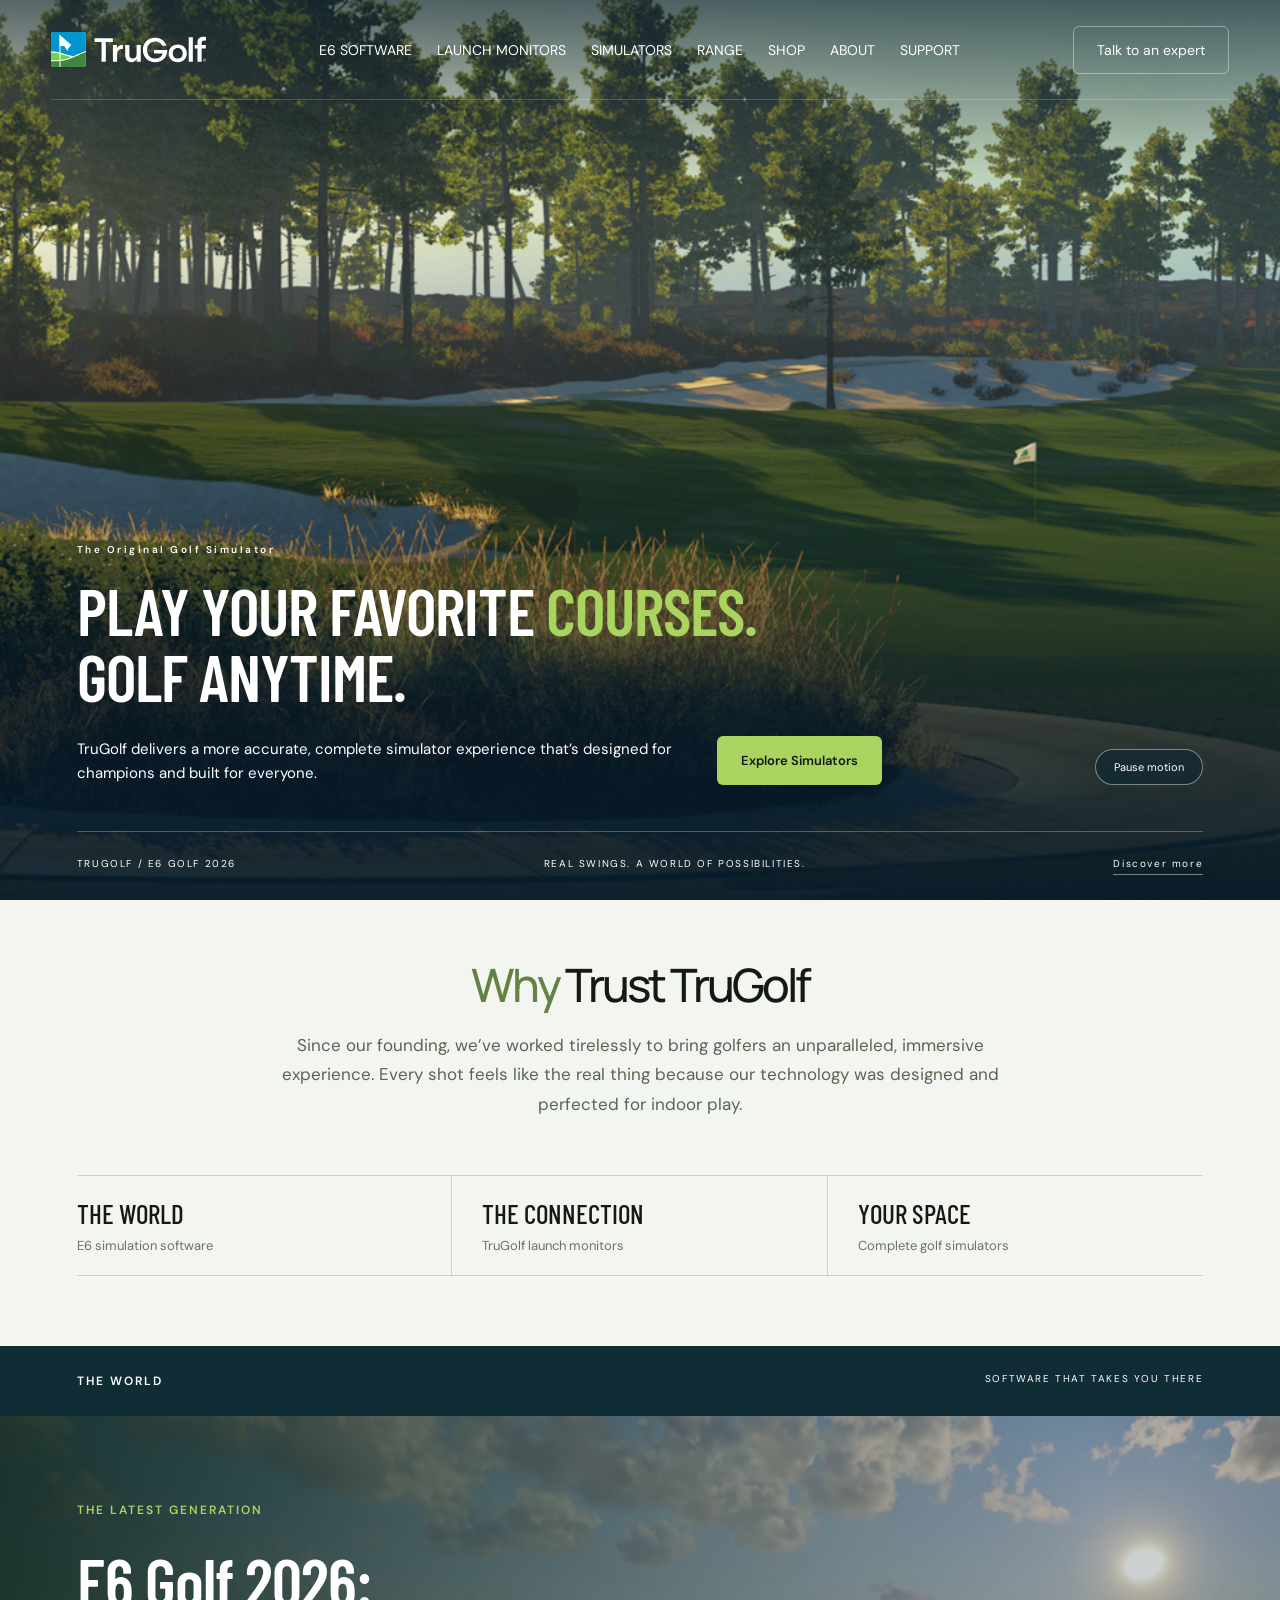
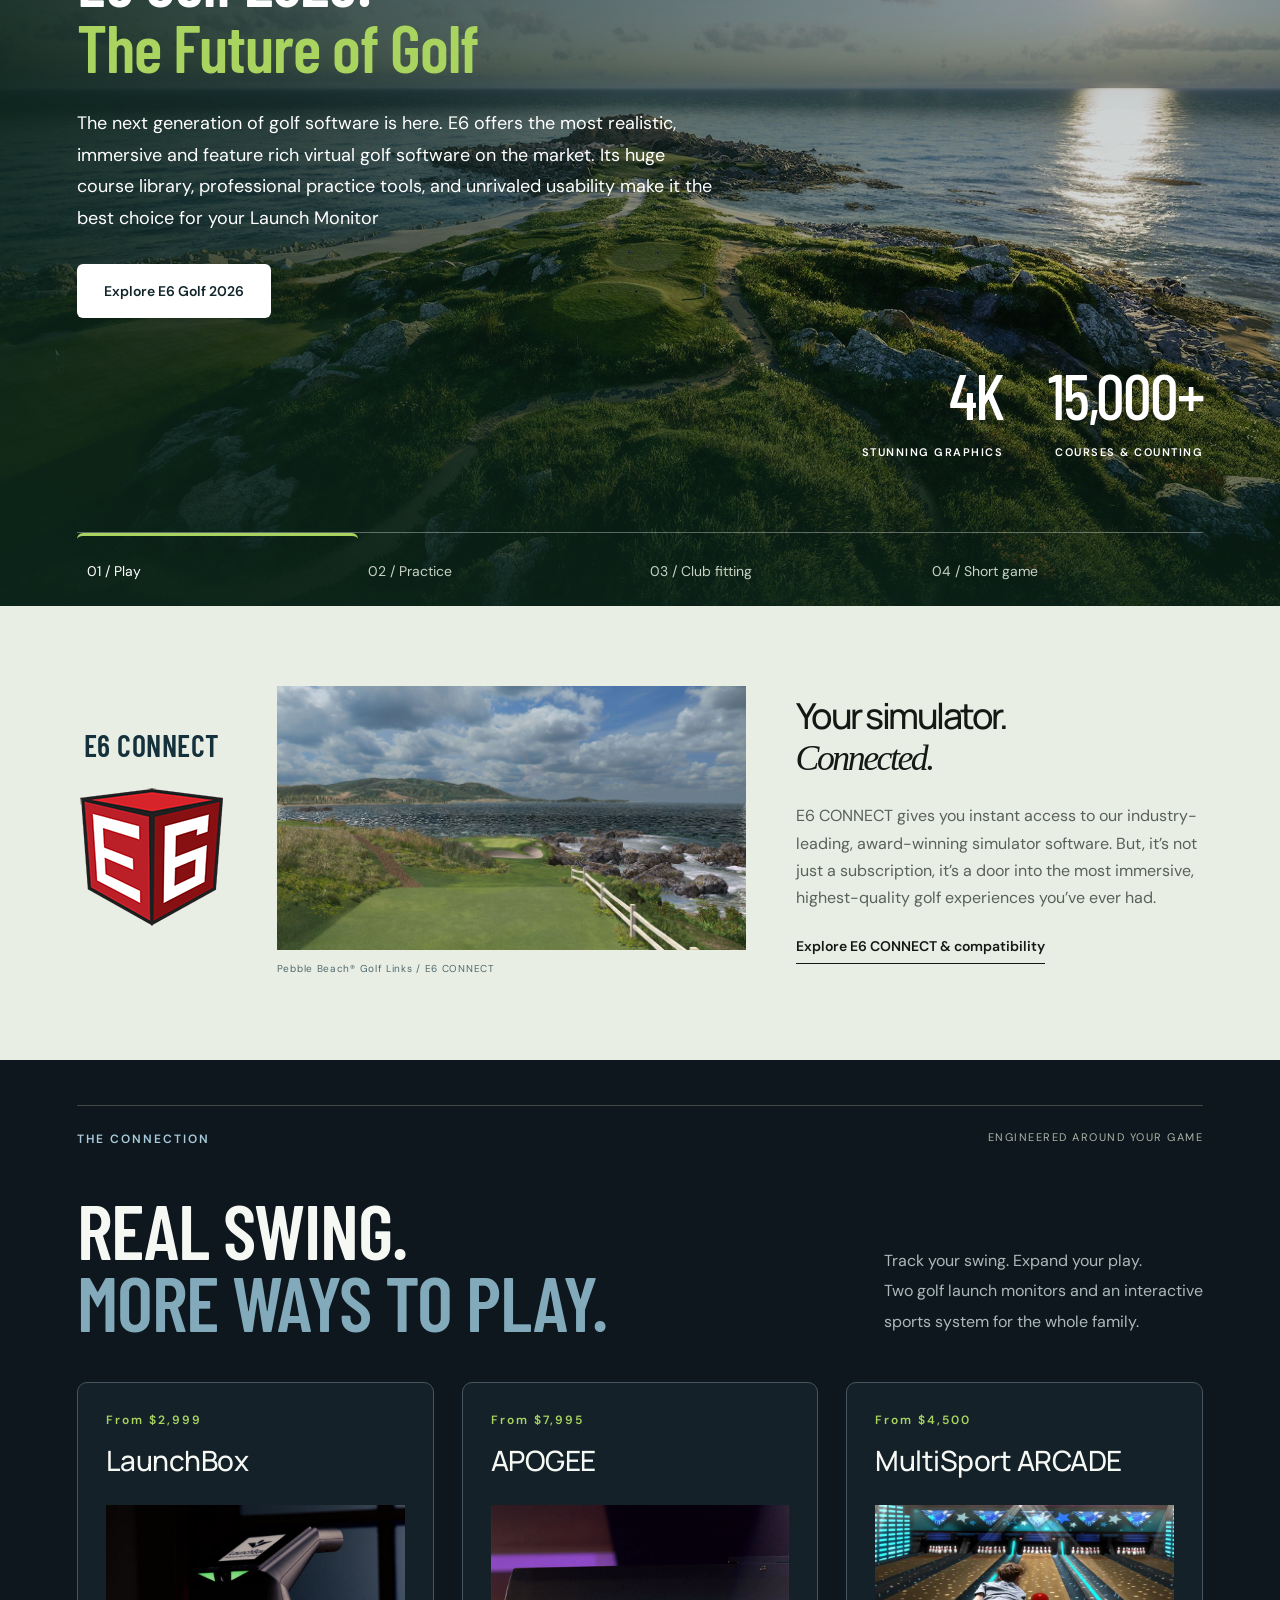
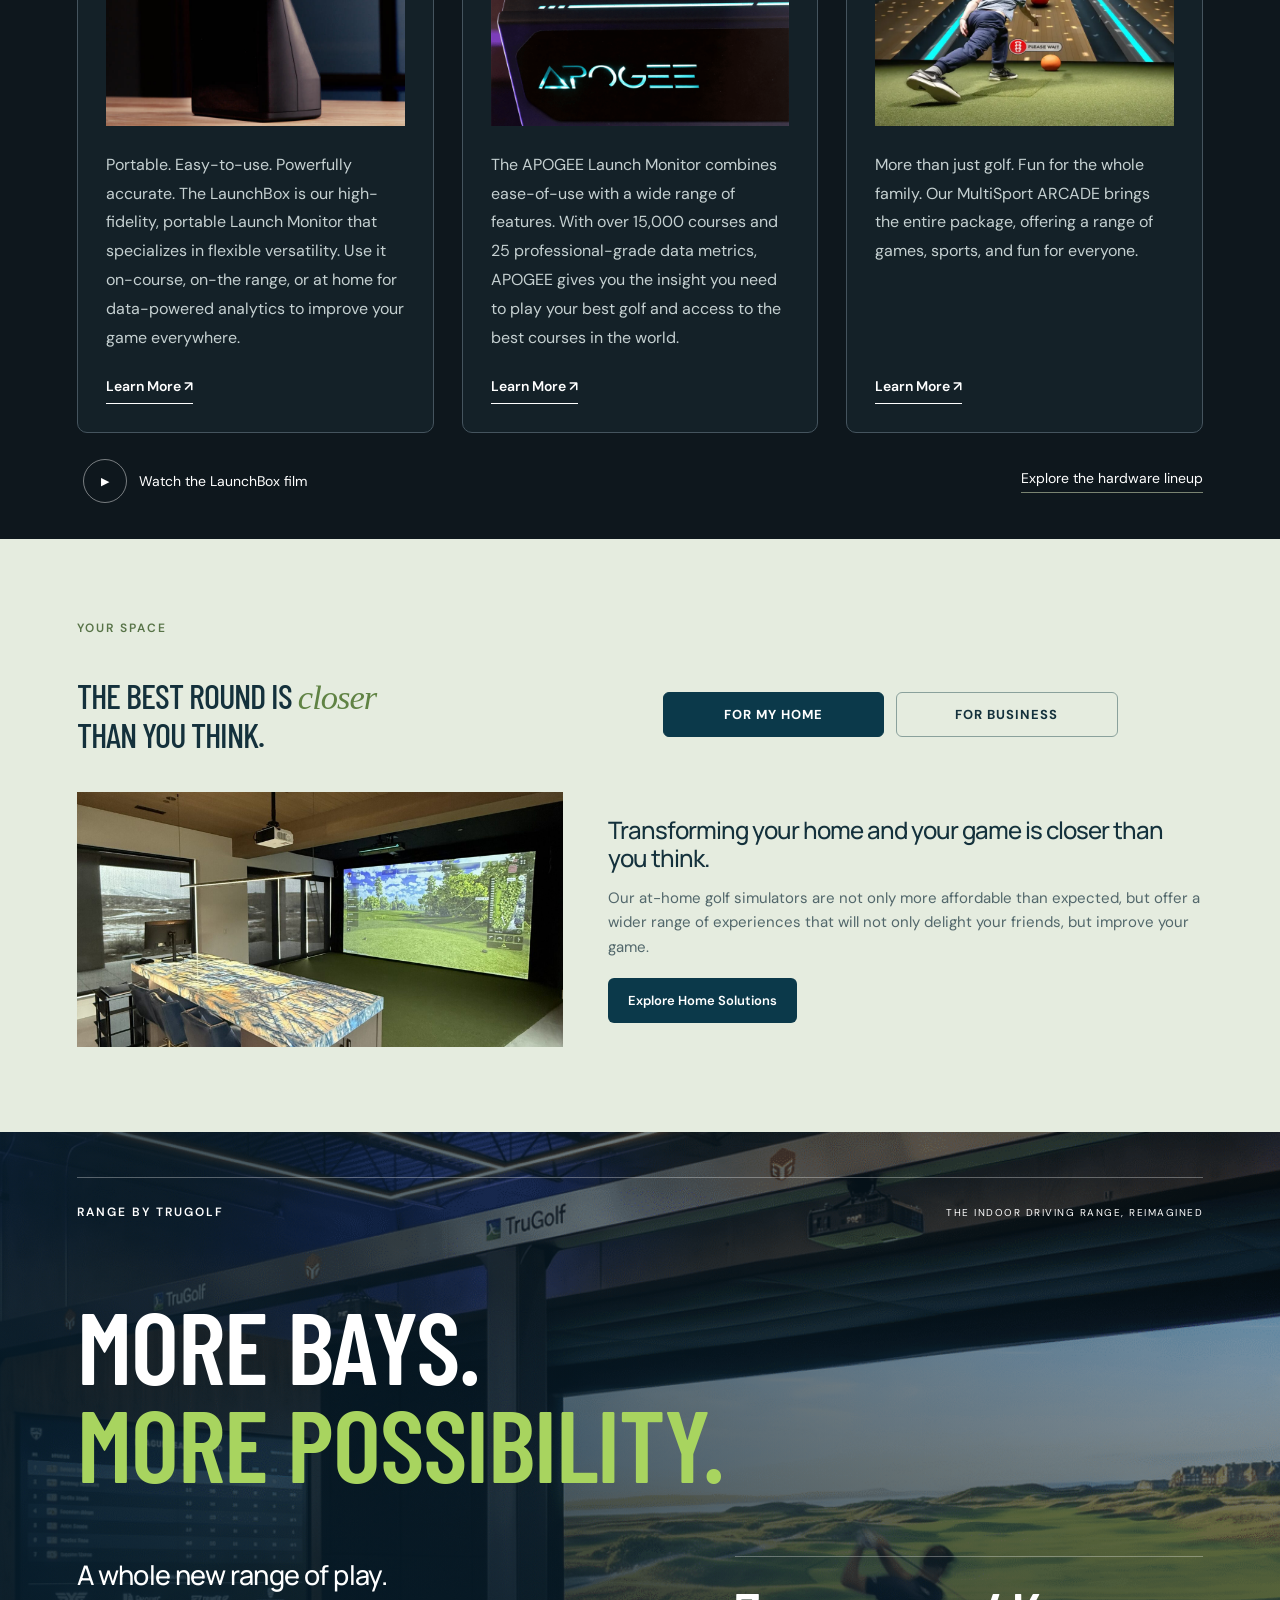
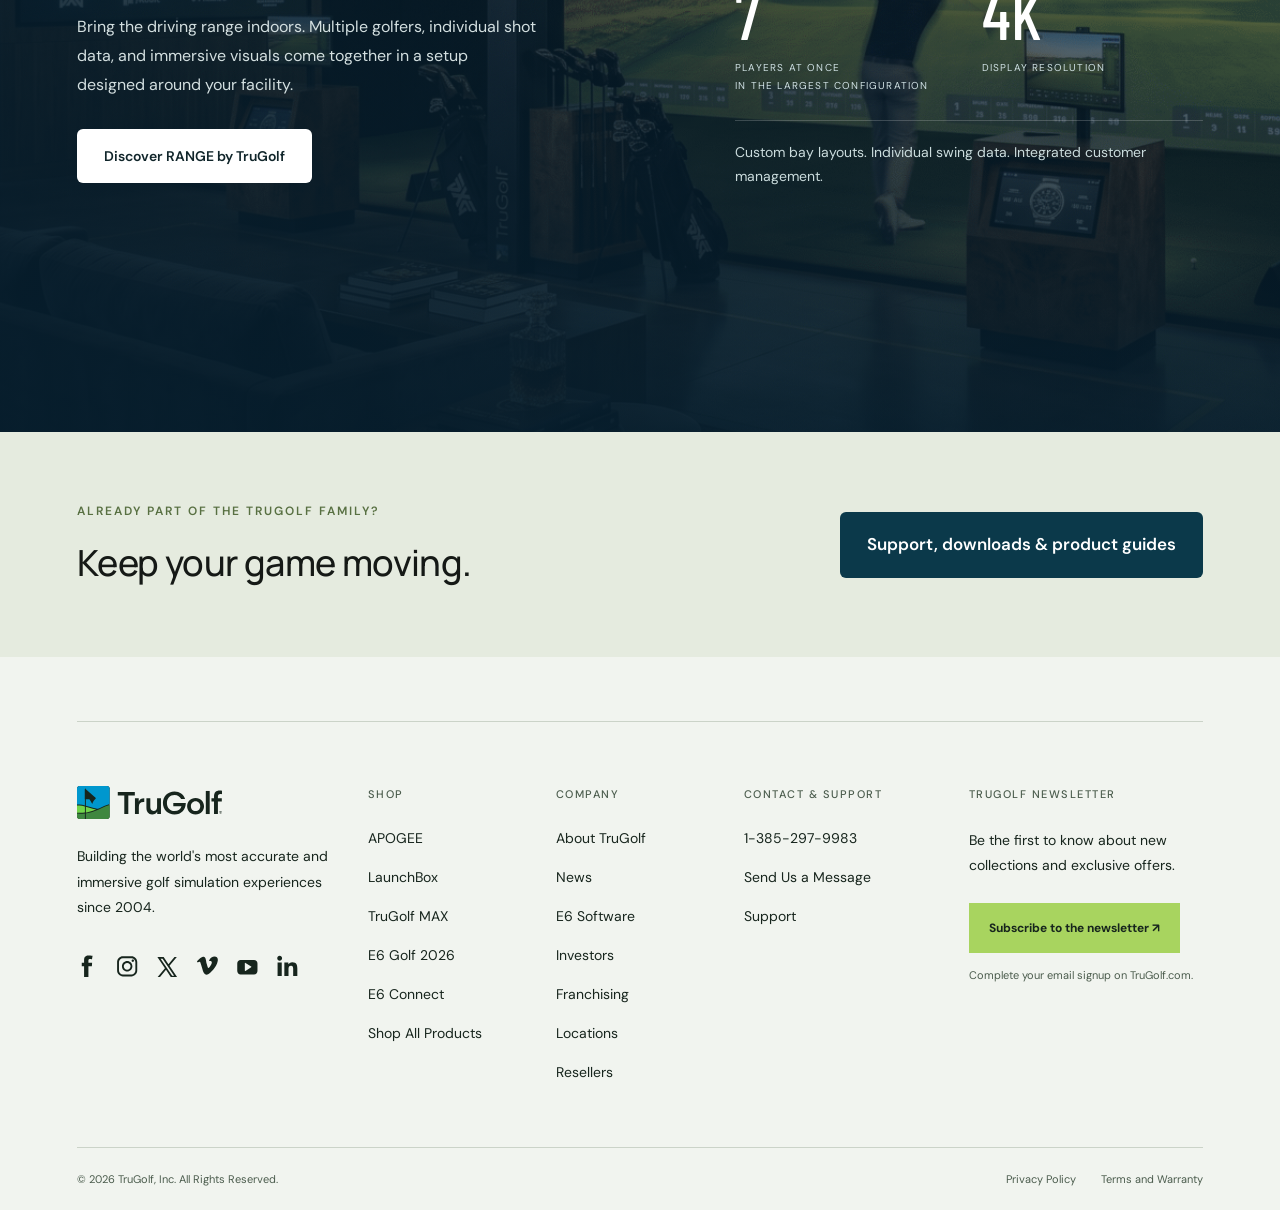
==== index.html @ faad58f0 "Add About page and refresh site navigation and footer" ====
<!DOCTYPE html><html lang="en"><head><meta charset="UTF-8"><meta name="viewport" content="width=device-width,initial-scale=1"><title>TruGolf — Play your favorite courses. Golf anytime.</title><meta name="description" content="Discover E6 Golf 2026, E6 CONNECT, TruGolf launch monitors and simulator spaces."><link rel="icon" href="assets/logo.svg"><link rel="stylesheet" href="style.css"><link rel="stylesheet" href="premium.css?v=20261005-meet-e6-closing"><link rel="stylesheet" href="ui-corners.css?v=soft-corners"><link rel="stylesheet" href="footer-about.css"></head><body class="premium-home">
<header class="nav"><a class="brand" href="index.html" aria-label="TruGolf home"><img src="assets/logo.svg" alt="TruGolf"></a><nav aria-label="Main navigation"><a href="software.html" >E6 Software</a><a href="launch-monitors.html" >Launch monitors</a><a href="simulators.html" >Simulators</a><a href="range.html" >RANGE</a><a href="https://shop.trugolf.com/" target="_blank" rel="noopener">Shop</a><a href="about.html">About</a><a href="support.html" >Support</a></nav><a class="nav-cta" href="https://trugolf.com/contact/" target="_blank" rel="noopener">Talk to an expert</a><button class="menu" aria-label="Open menu" aria-expanded="false">Menu</button></header>
<main><div class="hero-scroll"><section class="hero"><img class="hero-image" src="assets/e6.png" alt="A course rendered in E6"><video id="hero-video" class="hero-video" autoplay muted playsinline loop preload="auto" poster="assets/e6.png" aria-hidden="true"><source src="https://trugolf.com/wp-content/uploads/2026/08/e6_by_trugolf_v1-1080p.mp4" type="video/mp4"></video><div class="hero-shade"></div><div class="hero-content"><p class="eyebrow">The Original Golf Simulator</p><h1>Play your favorite <span>courses.</span><br>Golf anytime.</h1><div class="hero-description"><p>TruGolf delivers a more accurate, complete simulator experience that’s designed for champions and built for everyone.</p><a class="button green" href="simulators.html">Explore Simulators</a></div></div><button id="video-toggle" class="video-toggle">Pause motion</button><div class="hero-bottom"><span>TRUGOLF / E6 GOLF 2026</span><span>REAL SWINGS. A WORLD OF POSSIBILITIES.</span><a href="#intro">Discover more</a></div></section></div>
<section class="intro wrap trust-intro" id="intro"><h2><span>Why</span> Trust TruGolf</h2><p>Since our founding, we’ve worked tirelessly to bring golfers an unparalleled, immersive experience. Every shot feels like the real thing because our technology was designed and perfected for indoor play.</p></section>
<div class="system-strip"><a href="#software"><strong>THE WORLD</strong><small>E6 simulation software</small></a><a href="launch-monitors.html"><strong>THE CONNECTION</strong><small>TruGolf launch monitors</small></a><a href="#spaces"><strong>YOUR SPACE</strong><small>Complete golf simulators</small></a></div>
<section class="software" id="software"><div class="software-top wrap"><p class="eyebrow">THE WORLD</p><p class="section-meta">SOFTWARE THAT TAKES YOU THERE</p></div><div class="software-stage"><img id="feature-image" src="assets/e6-lofoten.webp" alt="Lofoten Links — official E6 course imagery"><div class="stage-shade"></div><div class="software-stage-copy"><p class="eyebrow">THE LATEST GENERATION</p><h2>E6 Golf 2026:<br><span>The Future of Golf</span></h2><p id="feature-description">The next generation of golf software is here. E6 offers the most realistic, immersive and feature rich virtual golf software on the market. Its huge course library, professional practice tools, and unrivaled usability make it the best choice for your Launch Monitor</p><a class="button white" href="e6-golf-2026.html">Explore E6 Golf 2026</a></div><div class="software-stat"><div><strong>4K</strong><span>STUNNING GRAPHICS</span></div><div><strong>15,000+</strong><span>COURSES & COUNTING</span></div></div><div class="feature-controls" role="tablist" aria-label="Explore E6 Golf 2026"><button role="tab" aria-selected="true" data-feature="courses" aria-controls="feature-panel">01 / Play</button><button role="tab" aria-selected="false" data-feature="range" aria-controls="feature-panel">02 / Practice</button><button role="tab" aria-selected="false" data-feature="fitting" aria-controls="feature-panel">03 / Club fitting</button><button role="tab" aria-selected="false" data-feature="shortgame" aria-controls="feature-panel">04 / Short game</button></div><div id="feature-panel" class="sr-only" role="tabpanel">Explore 15,000+ courses and stunning 4K graphics in E6 Golf 2026.</div></div><div class="connect-showcase connect-with-course wrap" id="home-e6-connect"><div class="connect-wordmark"><h3 class="connect-logo-title">E6 CONNECT</h3><img class="connect-official-logo" src="assets/e6-connect-logo.png" alt="E6 CONNECT" width="150" height="150" loading="lazy"></div><figure class="connect-course-photo"><img src="assets/connect-pebble-beach.jpg" alt="Pebble Beach Golf Links seventh hole beside the ocean, rendered in E6 CONNECT" width="1920" height="1080" loading="lazy"><figcaption>Pebble Beach® Golf Links / E6 CONNECT</figcaption></figure><div class="connect-copy"><h2>Your simulator.<br><em>Connected.</em></h2><p>E6 CONNECT gives you instant access to our industry-leading, award-winning simulator software. But, it’s not just a subscription, it’s a door into the most immersive, highest-quality golf experiences you’ve ever had.</p><a class="text-link" href="e6-connect.html">Explore E6 CONNECT & compatibility</a></div></div></section>
<section class="hardware" id="hardware"><div class="wrap"><div class="section-heading"><p class="eyebrow">THE CONNECTION</p><span>ENGINEERED AROUND YOUR GAME</span></div><div class="hardware-heading"><h2>REAL SWING.<br><span>MORE WAYS TO PLAY.</span></h2><p>Track your swing. Expand your play.<br>Two golf launch monitors and an interactive<br>sports system for the whole family.</p></div></div><div class="product-grid official-hardware-cards"><article class="product"><header class="home-product-heading"><p class="eyebrow">From $2,999</p><h3>LaunchBox</h3></header><div class="product-image"><img src="assets/launchbox-home.jpg" alt="LaunchBox — official TruGolf product photograph" loading="lazy"></div><div class="product-info"><div><p>Portable. Easy-to-use. Powerfully accurate. The LaunchBox is our high-fidelity, portable Launch Monitor that specializes in flexible versatility. Use it on-course, on-the range, or at home for data-powered analytics to improve your game everywhere.</p><a class="text-link home-product-link" href="launch-monitors.html#launchbox">Learn More ↗</a></div></div></article><article class="product"><header class="home-product-heading"><p class="eyebrow">From $7,995</p><h3>APOGEE</h3></header><div class="product-image"><img src="assets/apogee.png" alt="APOGEE — official TruGolf product photograph" loading="lazy"></div><div class="product-info"><div><p>The APOGEE Launch Monitor combines ease-of-use with a wide range of features. With over 15,000 courses and 25 professional-grade data metrics, APOGEE  gives you the insight you need to play your best golf and access to the best courses in the world.</p><a class="text-link home-product-link" href="launch-monitors.html#apogee">Learn More ↗</a></div></div></article><article class="product" id="arcade"><header class="home-product-heading"><p class="eyebrow">From $4,500</p><h3>MultiSport ARCADE</h3></header><div class="product-image"><img src="assets/arcade.webp" alt="MultiSport ARCADE — official TruGolf product photograph" loading="lazy"></div><div class="product-info"><div><p>More than just golf. Fun for the whole family. Our MultiSport ARCADE brings the entire package, offering a range of games, sports, and fun for everyone.</p><a class="text-link home-product-link" href="multisport-arcade.html">Learn More ↗</a></div></div></article></div><div class="hardware-foot wrap"><button class="film" id="watch"><span class="play">▶</span> Watch the LaunchBox film</button><a href="launch-monitors.html">Explore the hardware lineup</a></div></section>
<section class="spaces live-solutions" id="spaces"><div class="space-content"><p class="eyebrow">YOUR SPACE</p><h2>THE BEST ROUND IS <em>closer</em><br>THAN YOU THINK.</h2><div class="space-details"><div class="tabs" role="tablist" aria-label="Simulator use"><button id="home-tab" role="tab" aria-selected="true" aria-controls="space-panel">For My Home</button><button id="business-tab" role="tab" aria-selected="false" aria-controls="space-panel">For Business</button></div><div class="space-solution-layout"><div class="space-photo"><img src="assets/home-simulator-room.jpg" alt="A custom TruGolf simulator installed in a home" loading="lazy" width="1600" height="840"></div><div id="space-panel" role="tabpanel" aria-labelledby="home-tab"><h3>Transforming your home and your game is closer than you think.</h3><p id="space-text">Our at-home golf simulators are not only more affordable than expected, but offer a wider range of experiences that will not only delight your friends, but improve your game.</p><a class="button white" id="space-link" href="for-my-home.html" target="_blank" rel="noopener">Explore Home Solutions</a></div></div></div></div></section>
<section class="range-showcase" id="range"><div class="range-backdrop"><img src="assets/range-facility.png" alt="TruGolf RANGE indoor driving range with multiple hitting bays" loading="lazy"></div><div class="range-shade"></div><div class="range-content wrap"><div class="range-top"><p class="eyebrow">RANGE BY TRUGOLF</p><span>THE INDOOR DRIVING RANGE, REIMAGINED</span></div><h2>MORE BAYS.<br><span>MORE POSSIBILITY.</span></h2><div class="range-bottom"><div class="range-description"><h3>A whole new range of play.</h3><p>Bring the driving range indoors. Multiple golfers, individual shot data, and immersive visuals come together in a setup designed around your facility.</p><a class="button white" href="range.html">Discover RANGE by TruGolf</a></div><div class="range-facts"><div><strong>7</strong><span>PLAYERS AT ONCE<br>IN THE LARGEST CONFIGURATION</span></div><div><strong>4K</strong><span>DISPLAY RESOLUTION</span></div><p>Custom bay layouts. Individual swing data. Integrated customer management.</p></div></div></div></section>
<section class="support-ribbon wrap"><div><p class="eyebrow dark">ALREADY PART OF THE TRUGOLF FAMILY?</p><h3>Keep your game moving.</h3></div><a href="support.html">Support, downloads & product guides</a></section></main>
<footer class="site-footer wrap"><div class="site-footer-grid"><div class="footer-brand"><a class="brand" href="index.html"><img src="assets/logo-dark.svg" alt="TruGolf"></a><p>Building the world's most accurate and immersive golf simulation experiences since 2004.</p><ul class="footer-social-links">
                                                    <li><a href="https://www.facebook.com/TruGolfSimulators/" target="_blank" rel="noopener"><span aria-hidden="true"><svg aria-labelledby="facebook-logo" xmlns="http://www.w3.org/2000/svg" width="12" height="22" viewBox="0 0 12 22" fill="none">
    <title id="facebook-logo">Facebook</title>
    <path fill-rule="evenodd" clip-rule="evenodd" d="M0.265137 7.84449H2.57998V5.58343C2.57998 4.58547 2.60486 3.04725 3.32525 2.09431C4.08484 1.08571 5.12686 0.400391 6.91976 0.400391C9.84052 0.400391 11.0704 0.818711 11.0704 0.818711L10.4912 4.2672C10.4912 4.2672 9.52699 3.98581 8.6268 3.98581C7.726 3.98581 6.91976 4.31034 6.91976 5.21514V7.84449H10.6119L10.3544 11.2123H6.91976V22.9109H2.57998V11.2123H0.265137V7.84449Z" fill="white"/>
</svg>
</span><span class="sr-only">facebook</span></a></li>
                                                    <li><a href="https://www.instagram.com/trugolfsim/?hl=en" target="_blank" rel="noopener"><span aria-hidden="true"><svg aria-labelledby="instagram-logo" xmlns="http://www.w3.org/2000/svg" width="24" height="24" viewBox="0 0 24 23" fill="none">
    <title id="instagram-logo">Instagram</title>
    <path fill-rule="evenodd" clip-rule="evenodd" d="M5.64415 11.9004C5.64415 15.2031 8.32148 17.8804 11.6241 17.8804C14.9268 17.8804 17.6041 15.2031 17.6041 11.9004C17.6041 8.59773 14.9268 5.92039 11.6241 5.92039C8.32148 5.92039 5.64415 8.59773 5.64415 11.9004ZM15.5006 11.9004C15.5006 14.0413 13.7651 15.7769 11.6241 15.7769C9.48322 15.7769 7.74766 14.0413 7.74766 11.9004C7.74766 9.75947 9.48322 8.02391 11.6241 8.02391C13.7651 8.02391 15.5006 9.75947 15.5006 11.9004Z" fill="white"/>
    <path fill-rule="evenodd" clip-rule="evenodd" d="M6.72619 0.400391C3.07966 0.400391 0.124146 3.37182 0.124146 7.03759V16.7632C0.124146 20.4285 3.08013 23.4004 6.72619 23.4004H16.5221C20.1686 23.4004 23.1241 20.429 23.1241 16.7632V7.03759C23.1241 3.37229 20.1682 0.400391 16.5221 0.400391H6.72619ZM2.25378 16.7632V7.03759C2.25378 4.55421 4.25586 2.54135 6.72619 2.54135H16.5221C18.992 2.54135 20.9945 4.55468 20.9945 7.03759V16.7632C20.9945 19.2466 18.9924 21.2594 16.5221 21.2594H6.72619C4.25632 21.2594 2.25378 19.2461 2.25378 16.7632Z" fill="white"/>
    <path d="M19.4441 5.46039C19.4441 6.22254 18.8263 6.84039 18.0641 6.84039C17.302 6.84039 16.6841 6.22254 16.6841 5.46039C16.6841 4.69824 17.302 4.08039 18.0641 4.08039C18.8263 4.08039 19.4441 4.69824 19.4441 5.46039Z" fill="white"/>
</svg>
</span><span class="sr-only">instagram</span></a></li>
                                                    <li><a href="https://twitter.com/TruGolfSim" target="_blank" rel="noopener"><span aria-hidden="true"><svg aria-labelledby="x-logo" xmlns="http://www.w3.org/2000/svg" width="20" height="22" viewBox="0 0 20 18" fill="none">
    <title id="x-logo">X</title>
    <path fill-rule="evenodd" clip-rule="evenodd" d="M6.33525 0.400391H0.332792L7.5697 11.1969L0.265137 19.9004H2.51792L8.56988 12.689L13.4038 19.9004H19.4062L11.9072 8.71243L18.8828 0.400391H16.6301L10.9066 7.22034L6.33525 0.400391ZM14.422 18.2218L3.45097 2.13509H5.30329L16.2743 18.2218H14.422Z" fill="white"/>
</svg>
</span><span class="sr-only">x</span></a></li>
                                                    <li><a href="https://vimeo.com/trugolfsimulators" target="_blank" rel="noopener"><span aria-hidden="true"><svg aria-labelledby="vimeo-logo" xmlns="http://www.w3.org/2000/svg" width="21" height="19" viewBox="0 0 21 19" fill="none">
    <title id="vimeo-logo">Vimeo</title>
    <path d="M0.101951 4.69491C0.0359957 4.77622 0 4.87772 0 4.98241C0 5.08711 0.0359957 5.18861 0.101951 5.26992L0.467031 5.74452C0.536262 5.83699 0.638589 5.89908 0.752578 5.9178C0.866566 5.93651 0.983375 5.9104 1.07854 5.84492C1.62616 5.47984 2.65751 4.93222 3.07735 5.39769C3.66148 6.09134 5.89759 14.4608 6.64601 16.0033C7.30315 17.3541 9.10117 19.1429 11.0726 17.8287C13.044 16.5144 19.5424 10.9743 20.7381 4.3846C21.8424 -1.80351 13.8746 -0.972949 12.1405 3.95563C12.113 4.03645 12.1078 4.1232 12.1254 4.20673C12.1431 4.29025 12.183 4.36747 12.2409 4.43023C12.3014 4.48883 12.3762 4.53061 12.4578 4.55142C12.5395 4.57223 12.6251 4.57136 12.7063 4.54888C14.5317 3.97388 15.4444 5.78103 14.3492 7.79809C13.1536 10.0616 12.0036 11.5858 11.4194 11.5858C10.8353 11.5858 10.4155 10.0616 9.71267 7.36912C9.0099 4.67666 9.01902 -0.388821 6.14402 0.177053C3.85315 0.624275 0.950761 3.72745 0.101951 4.69491Z" fill="white"/>
</svg>
</span><span class="sr-only">vimeo</span></a></li>
                                                    <li><a href="https://www.youtube.com/user/trugolf" target="_blank" rel="noopener"><span aria-hidden="true"><svg aria-labelledby="youtube-logo" xmlns="http://www.w3.org/2000/svg" width="27" height="24" viewBox="0 0 27 16" fill="none">
    <title id="youtube-logo">YouTube</title>
    <path d="M22.0508 0.400391H4.58743C3.46062 0.41717 2.38468 0.872255 1.58782 1.66911C0.790956 2.46597 0.335871 3.54192 0.319092 4.66872L0.319092 14.5487C0.335871 15.6755 0.790956 16.7515 1.58782 17.5483C2.38468 18.3452 3.46062 18.8003 4.58743 18.8171H22.0508C23.1776 18.8003 24.2535 18.3452 25.0504 17.5483C25.8472 16.7515 26.3023 15.6755 26.3191 14.5487V4.66872C26.3023 3.54192 25.8472 2.46597 25.0504 1.66911C24.2535 0.872255 23.1776 0.41717 22.0508 0.400391ZM18.2374 9.60872L10.9033 14.3321C10.8175 14.3915 10.715 14.4219 10.6108 14.4187C10.52 14.4192 10.4306 14.3968 10.3508 14.3537C10.266 14.3061 10.1954 14.2369 10.1459 14.1532C10.0965 14.0695 10.07 13.9743 10.0691 13.8771V4.49539C10.07 4.39818 10.0965 4.30292 10.1459 4.21923C10.1954 4.13554 10.266 4.06637 10.3508 4.01872C10.434 3.96801 10.5296 3.94118 10.627 3.94118C10.7245 3.94118 10.82 3.96801 10.9033 4.01872L18.2374 8.70956C18.3134 8.75866 18.376 8.82603 18.4192 8.90551C18.4625 8.985 18.4852 9.07405 18.4852 9.16456C18.4852 9.25506 18.4625 9.34412 18.4192 9.4236C18.376 9.50308 18.3134 9.57045 18.2374 9.61956V9.60872Z" fill="white"/>
</svg>
</span><span class="sr-only">youtube</span></a></li>
                                                    <li><a href="https://www.linkedin.com/company/trugolf" target="_blank" rel="noopener"><span aria-hidden="true"><svg aria-labelledby="linkedin-logo" xmlns="http://www.w3.org/2000/svg" width="23" height="23" viewBox="0 0 23 23" fill="none">
    <title id="linkedin-logo">LinkedIn</title>
    <path d="M5.19017 22.4004H0.628935V7.71225H5.19017V22.4004ZM2.9068 5.70868C1.44846 5.70868 0.265137 4.50025 0.265137 3.04196C0.265137 2.34137 0.543454 1.66948 1.03886 1.17409C1.53427 0.678698 2.20619 0.400391 2.9068 0.400391C3.60742 0.400391 4.27933 0.678698 4.77474 1.17409C5.27015 1.66948 5.54847 2.34137 5.54847 3.04196C5.54847 4.50025 4.36514 5.70868 2.9068 5.70868ZM22.2612 22.4004H17.7102V15.2504C17.7102 13.5462 17.6756 11.3611 15.3388 11.3611C12.9674 11.3611 12.6036 13.2122 12.6036 15.1278V22.4004H8.04713V7.71225H12.4214V9.71582H12.485C13.094 8.5616 14.5814 7.34375 16.8003 7.34375C21.4165 7.34375 22.2651 10.3837 22.2651 14.3319V22.4004H22.2612Z" fill="white"/>
</svg>
</span><span class="sr-only">linkedin</span></a></li>
                                            </ul></div><div class="footer-column"><h2>Shop</h2><a href="https://shop.trugolf.com/products/apogee-by-trugolf" target="_blank" rel="noopener">APOGEE</a><a href="https://shop.trugolf.com/products/launchbox-by-trugolf" target="_blank" rel="noopener">LaunchBox</a><a href="https://shop.trugolf.com/products/trugolf-max" target="_blank" rel="noopener">TruGolf MAX</a><a href="https://shop.trugolf.com/pages/e6-by-trugolf" target="_blank" rel="noopener">E6 Golf 2026</a><a href="https://portal.e6golf.com/shop/connect/trugolf" target="_blank" rel="noopener">E6 Connect</a><a href="https://shop.trugolf.com/" target="_blank" rel="noopener">Shop All Products</a></div><div class="footer-column"><h2>Company</h2><a href="about.html">About TruGolf</a><a href="https://trugolf.com/news/" target="_blank" rel="noopener">News</a><a href="software.html">E6 Software</a><a href="https://ir.trugolf.com/" target="_blank" rel="noopener">Investors</a><a href="https://franchise.trugolflinks.com/" target="_blank" rel="noopener">Franchising</a><a href="https://trugolflinks.com/" target="_blank" rel="noopener">Locations</a><a href="https://trugolf.com/resellers/" target="_blank" rel="noopener">Resellers</a></div><div class="footer-column"><h2>Contact &amp; Support</h2><a href="tel:+13852979983">1-385-297-9983</a><a href="support.html#contact-us">Send Us a Message</a><a href="support.html">Support</a></div><div class="footer-newsletter"><h2>TruGolf Newsletter</h2><p>Be the first to know about new collections and exclusive offers.</p><a href="https://trugolf.com/#gform_wrapper_1" target="_blank" rel="noopener">Subscribe to the newsletter ↗</a><small>Complete your email signup on TruGolf.com.</small></div></div><div class="site-footer-bottom"><span>© 2026 TruGolf, Inc. All Rights Reserved.</span><div><a href="https://trugolf.com/privacy-policy/" target="_blank" rel="noopener">Privacy Policy</a><a href="https://trugolf.com/terms-and-warranty/" target="_blank" rel="noopener">Terms and Warranty</a></div></div></footer><dialog id="film-dialog"><button class="close" aria-label="Close video">✕</button><iframe title="LaunchBox overview" src="about:blank" allow="autoplay; encrypted-media; picture-in-picture" allowfullscreen></iframe></dialog><dialog id="product-dialog"><button class="close" aria-label="Close product details">✕</button><p class="eyebrow dark" id="detail-label"></p><h2 id="detail-title"></h2><p id="detail-copy"></p><a class="button black" id="detail-link" target="_blank" rel="noopener">View product details</a></dialog><script src="app.js?v=20261005-home-room-v2"></script><script src="hero.js"></script><script src="premium.js?v=20261005-e6-future-copy"></script></body></html>
---- style.css ----
@import url('https://fonts.googleapis.com/css2?family=DM+Sans:wght@400;500;600;700&family=Manrope:wght@400;500;600;700;800&display=swap');
:root{--green:#c5ef59;--ink:#151916;--paper:#f8f9f6;--line:#d8dcd5}*{box-sizing:border-box}html{scroll-behavior:smooth;scroll-padding-top:80px}body{margin:0;color:var(--ink);background:var(--paper);font-family:'DM Sans',Arial,sans-serif;font-size:16px}button,a{-webkit-tap-highlight-color:transparent}a{color:inherit;text-decoration:none}button{font:inherit;cursor:pointer}button:focus-visible,a:focus-visible{outline:3px solid #58a33d;outline-offset:5px}h1,h2,h3,p{margin:0}h1,h2,h3{font-family:'Manrope',Arial,sans-serif;font-weight:500}em{font-family:Georgia,'Times New Roman',serif;font-weight:400}img{max-width:100%;display:block}.wrap{padding-left:6%;padding-right:6%}.nav{height:90px;background:#fafbf8;display:flex;align-items:center;gap:40px;padding:0 4%;position:relative;z-index:10}.brand img{width:142px;height:auto}.nav nav{display:flex;gap:32px;margin:auto;font-size:14px}.nav nav a:hover{color:#588421}.nav-cta{font-size:14px;border:1px solid #202820;padding:13px 23px}.menu{display:none}.hero{position:relative;min-height:740px;height:calc(100svh - 90px);max-height:1050px;overflow:hidden;color:#fff;background:#253526}.hero-image{position:absolute;width:100%;height:100%;object-fit:cover;object-position:center;filter:brightness(.83)}.hero-shade{position:absolute;inset:0;background:linear-gradient(90deg,rgba(8,21,14,.64),transparent 80%),linear-gradient(0deg,rgba(8,21,14,.5),transparent 35%)}.hero-content{position:relative;padding:90px 6% 110px;max-width:1150px}.eyebrow{font-size:12px;font-weight:600;letter-spacing:2px;line-height:1.5}.hero .eyebrow{color:var(--green);margin-bottom:30px}.hero h1{font-size:clamp(72px,7.7vw,120px);letter-spacing:-6px;line-height:1.03}.hero h1 em{letter-spacing:-5px}.hero-copy{font-size:18px;line-height:1.65;margin-top:30px;color:#e4e9df}.hero-actions{display:flex;gap:28px;align-items:center;margin-top:35px}.button{padding:18px 25px;font-size:14px;font-weight:600;display:inline-flex;align-items:center;justify-content:center;border:0;transition:background .2s,transform .2s}.button:hover{transform:translateY(-3px)}.green{background:var(--green);color:var(--ink)}.green:hover{background:#d4ff72}.black{background:var(--ink);color:white}.film{border:0;background:transparent;color:white;display:flex;align-items:center;gap:12px;font-size:14px}.play{border:1px solid #ffffff70;border-radius:50%;width:44px;height:44px;display:grid;place-items:center;font-size:11px}.hero-bottom{position:absolute;bottom:0;left:6%;right:6%;border-top:1px solid #ffffff45;padding:22px 0;display:flex;justify-content:space-between;font-size:11px;letter-spacing:1.6px}.intro{display:grid;grid-template-columns:1fr 2fr;gap:40px;padding-top:110px;padding-bottom:115px}.dark{color:#587042}h2{font-size:clamp(40px,4vw,64px);line-height:1.13;letter-spacing:-2.5px}.intro p:last-child{max-width:620px;margin-top:28px;color:#5a615a;line-height:1.8}.section-heading{border-top:1px solid var(--line);padding-top:24px;display:flex;justify-content:space-between;font-size:11px;letter-spacing:1.5px}.software{padding-bottom:110px}.software-layout{display:grid;grid-template-columns:1fr 1.3fr;gap:65px;margin-top:60px;align-items:center}.e6-mark{display:inline-flex;align-items:center;font-family:'Manrope',Arial,sans-serif;font-weight:800;font-size:48px;letter-spacing:-4px;gap:14px;margin-bottom:30px}.e6-mark span{font-family:'DM Sans',sans-serif;font-size:10px;letter-spacing:2px;width:58px;line-height:1.6}.software-copy h2{font-size:45px}.software-copy>p{margin:25px 0;max-width:390px;color:#5a615a;line-height:1.7}.text-link{display:inline-block;border-bottom:1px solid;padding-bottom:8px;font-size:14px;font-weight:600}.software-facts{display:flex;gap:50px;border-top:1px solid var(--line);padding-top:26px;margin-top:35px}.software-facts strong{font-family:'Manrope',sans-serif;font-size:31px;font-weight:500;display:block}.software-facts span{color:#5a615a;font-size:13px;display:block;margin-top:5px}.course-frame{position:relative;height:540px;background:#2e492a;overflow:hidden}.course-frame img{height:100%;width:100%;object-fit:cover;object-position:57% center}.course-caption{position:absolute;bottom:0;left:0;right:0;padding:22px;color:white;background:linear-gradient(transparent,#102016b0);display:flex;justify-content:space-between;gap:20px;font-size:10px;letter-spacing:1px}.hardware{background:#171c19;color:#f6f8f4;padding:65px 0}.hardware .section-heading{border-color:#414940;color:#abb4a6}.hardware .eyebrow{color:var(--green)}.hardware-heading{display:flex;justify-content:space-between;align-items:end;margin:55px 0}.hardware-heading>p{line-height:1.8;color:#b3bcb2}.product-grid{display:grid;grid-template-columns:1fr 1fr;gap:28px}.product{background:#222923;padding:26px 30px 30px}.product-top{display:flex;justify-content:space-between;font-size:11px;letter-spacing:1.5px;color:#bfc8ba}.product-top span:last-child{color:var(--green)}.product-image{height:300px;display:flex;align-items:center;justify-content:center;margin:20px 0}.product-image img{max-height:100%;width:100%;object-fit:contain;mix-blend-mode:screen}.product-info{display:flex;gap:22px;border-top:1px solid #495046;padding-top:28px;align-items:center}.product-info h3{font-size:28px;letter-spacing:-.7px}.product-info p{color:#b6bfb3;font-size:15px;line-height:1.7;margin-top:14px;max-width:350px}.detail-button{background:none;border:1px solid #73806d;border-radius:50%;flex-shrink:0;width:46px;height:46px;font-size:28px;color:var(--green)}.detail-button:hover{background:#34412d}.hardware-foot{display:flex;justify-content:space-between;gap:20px;padding-top:35px;font-size:11px;letter-spacing:1.3px;color:#b5beb0}.hardware-foot a{font-size:14px;color:#fff;letter-spacing:0;border-bottom:1px solid #798371;padding-bottom:5px}.spaces{display:grid;grid-template-columns:1.05fr 1fr;min-height:690px}.space-photo img{width:100%;height:100%;object-fit:cover;object-position:65% center}.space-content{padding:85px 12%}.space-content h2{margin:25px 0 35px}.tabs{display:flex;border-bottom:1px solid var(--line);gap:30px;margin-bottom:30px}.tabs button{border:0;background:none;padding:0 0 14px;color:#6e766c;font-size:14px}.tabs button[aria-selected=true]{border-bottom:2px solid #1c241b;color:#1c241b}.space-content h3{font-size:21px;margin-bottom:15px}.space-content #space-text{line-height:1.8;color:#5a615a;min-height:116px;margin-bottom:27px}.closing{text-align:center;padding-top:100px;padding-bottom:100px;background:#e8ede2}.closing h2{font-size:clamp(48px,6vw,86px);margin:30px 0 35px}.closing .button{background:#1d2a1d;color:white}footer{background:#f8f9f6}.footer-top{padding:50px 0;display:flex;align-items:center;gap:40px}.footer-top p{color:#65705e}.footer-top>a:last-child{margin-left:auto;font-size:14px}.footer-bottom{display:flex;justify-content:space-between;border-top:1px solid var(--line);padding:24px 0;font-size:11px;color:#6b7367;letter-spacing:.7px}dialog{padding:50px;border:0;max-width:650px;width:calc(100% - 40px);background:var(--paper);color:var(--ink)}dialog::backdrop{background:#07110deb;backdrop-filter:blur(5px)}.close{position:absolute;right:15px;top:12px;border:0;background:none;font-size:22px}.close:hover{color:#578726}#product-dialog h2{font-size:42px;margin:20px 0}#detail-copy{line-height:1.8;margin-bottom:30px;color:#5a615a}#film-dialog{max-width:1100px;padding:45px 20px 20px}#film-dialog iframe{width:100%;aspect-ratio:16/9;border:0}@media(min-width:1700px){.wrap{padding-left:max(6%,calc((100vw - 1480px)/2));padding-right:max(6%,calc((100vw - 1480px)/2))}}@media(max-width:1000px){.nav{gap:20px}.nav nav{gap:20px}.hero{min-height:700px}.hero-content{padding-top:90px}.hero h1{font-size:90px}.software-layout{gap:35px}.software-copy h2{font-size:36px}.course-frame{height:480px}.product{padding:24px}.product-image{height:240px}.space-content{padding:65px 9%}.spaces{min-height:650px}.space-content #space-text{min-height:150px}}@media(max-width:700px){.nav{height:74px;justify-content:space-between;padding:0 6%}.brand img{width:119px}.nav-cta{display:none}.menu{display:block;border:0;border-bottom:1px solid;background:none;padding:8px 0;font-size:14px}.nav nav{display:none;position:absolute;top:74px;left:0;right:0;margin:0;background:var(--paper);padding:25px 6%;box-shadow:0 12px 18px #0002}.nav.open nav{display:flex;flex-direction:column;gap:25px}.hero{height:calc(100svh - 74px);min-height:690px;max-height:860px}.hero-content{padding-top:90px}.hero h1{font-size:clamp(58px,11vw,82px);letter-spacing:-3px}.hero h1 em{letter-spacing:-3px}.hero .eyebrow{font-size:10px;letter-spacing:1.5px}.hero-copy{font-size:16px;max-width:320px}.hero-copy br{display:none}.hero-actions{align-items:start;flex-direction:column;gap:22px}.hero-bottom{font-size:9px;line-height:1.8;padding:18px 0}.hero-bottom span:first-child{max-width:180px}.hero-bottom span:last-child{max-width:110px;text-align:right}.intro{grid-template-columns:1fr;gap:25px;padding-top:65px;padding-bottom:65px}h2{font-size:39px;letter-spacing:-1.7px}.intro p:last-child{font-size:16px}.section-heading>span{display:none}.software-layout{grid-template-columns:1fr;gap:40px;margin-top:35px}.software-copy h2{font-size:39px}.software-copy>p{max-width:none}.e6-mark{margin-bottom:22px}.software-facts{gap:65px}.course-frame{height:390px}.software{padding-bottom:60px}.course-caption span:last-child{display:none}.hardware{padding-top:40px;padding-bottom:45px}.hardware-heading{flex-direction:column;align-items:start;gap:25px;margin:35px 0}.hardware-heading p br{display:none}.product-grid{grid-template-columns:1fr;gap:20px}.product-image{height:250px}.product-info h3{font-size:25px}.hardware-foot{flex-direction:column;gap:22px;font-size:10px}.hardware-foot a{align-self:start}.spaces{grid-template-columns:1fr}.space-photo{height:340px}.space-content{padding:50px 6% 60px}.space-content #space-text{min-height:110px}.closing{padding-top:70px;padding-bottom:70px}.closing h2{font-size:51px}.footer-top{flex-wrap:wrap;gap:20px}.footer-top p{font-size:14px}.footer-top>a:last-child{margin:5px 0 0;width:100%}.footer-bottom{flex-direction:column;gap:14px}dialog{padding:40px 25px}#product-dialog h2{font-size:35px}}@media(prefers-reduced-motion:reduce){html{scroll-behavior:auto}*{transition:none!important}}
.hero-video{position:absolute;inset:0;width:100%;height:100%;object-fit:cover;opacity:0;transition:opacity 1s;filter:brightness(.8)}.hero-video.ready{opacity:1}.video-toggle{position:absolute;z-index:2;right:6%;top:30px;background:#0f211967;border:1px solid #ffffff70;color:white;padding:10px 16px;font-size:12px;backdrop-filter:blur(8px)}.software-release{font-size:11px;letter-spacing:1.6px;color:#587042;font-weight:600;margin-bottom:15px}.e6-mark span{width:80px;font-size:13px;letter-spacing:1.5px}.connect-showcase{display:grid;grid-template-columns:1.3fr 1fr;gap:65px;align-items:center;border-top:1px solid var(--line);margin-top:65px;padding-top:65px}.connect-image{position:relative;height:450px;overflow:hidden;background:#203621}.connect-image img{height:100%;width:100%;object-fit:cover}.connect-image>span{position:absolute;bottom:0;left:0;right:0;padding:25px;background:linear-gradient(transparent,#0d2418b8);color:white;font-size:10px;letter-spacing:1.3px}.connect-copy h3{font-weight:800;letter-spacing:-2px;font-size:38px;margin-bottom:24px}.connect-copy h3 span{font-size:22px;letter-spacing:1px;font-weight:500}.connect-copy h2{font-size:45px}.connect-copy>p:not(.software-release){line-height:1.7;color:#5a615a;margin:24px 0}.connect-copy .compatibility{font-size:14px;border-top:1px solid var(--line);padding-top:20px}@media(max-width:1000px){.connect-showcase{gap:35px}.connect-copy h2{font-size:36px}}@media(max-width:700px){.connect-showcase{grid-template-columns:1fr;gap:35px;margin-top:45px;padding-top:45px}.connect-copy{grid-row:1}.connect-copy h2{font-size:39px}.connect-image{height:340px}.video-toggle{top:20px;font-size:11px;padding:8px 12px}}.nav .brand img,footer .brand img{filter:brightness(.4)}
.hero-modes{position:absolute;z-index:3;top:30px;left:6%;display:flex;background:#102319a6;border:1px solid #ffffff60;backdrop-filter:blur(8px)}.hero-modes a{font-size:12px;padding:10px 15px;color:#eee}.hero-modes a[aria-current=true]{background:var(--green);color:var(--ink)}.hero-mode-scroll .hero-scroll{height:230vh}.hero-mode-scroll .hero{position:sticky;top:0;height:100svh;max-height:none;min-height:600px}.hero-mode-scroll .hero-content{padding-top:115px}.hero-mode-autoplay .hero-scroll{height:auto}@media(max-width:700px){.hero-modes{top:20px}.hero-modes a{font-size:10px;padding:9px}.hero-mode-scroll .hero{min-height:650px}.hero-mode-scroll .hero-content{padding-top:105px}}
.nav nav[aria-label="Main navigation"] a{text-transform:uppercase}
---- premium.css ----
@import url('https://fonts.googleapis.com/css2?family=Barlow+Condensed:wght@500;600;700;800&display=swap');
.premium-home{--green:#a8d45f;--paper:#f3f5f1;background:var(--paper)}.premium-home h1,.premium-home .hardware-heading h2,.premium-home .closing h2,.premium-home .software-stage h2{font-family:'Barlow Condensed',Impact,sans-serif;font-weight:600}.premium-home .nav{position:absolute;top:0;left:0;right:0;background:transparent;color:#fff;height:100px;border-bottom:1px solid #ffffff30;margin:0 4%;padding:0;z-index:20}.premium-home .nav .brand img{filter:none;width:155px}.premium-home .nav nav{font-size:14px;gap:35px}.premium-home .nav-cta{border-color:#ffffff65;padding:14px 23px}.premium-home .hero{height:100svh;min-height:800px;max-height:1200px}.premium-home .hero-video,.premium-home .hero-image{filter:brightness(.83);object-position:center}.premium-home .hero-shade{background:linear-gradient(90deg,#071b26b0 0%,#071b2620 75%),linear-gradient(0deg,#071b26c9,transparent 55%)}.premium-home .hero-content{padding:180px 6% 150px;max-width:none}.premium-home .hero .eyebrow{font-size:12px;color:#fff;letter-spacing:2.5px;margin-bottom:30px}.premium-home .hero h1{font-size:clamp(105px,11.3vw,188px);line-height:.88;letter-spacing:-3px}.premium-home .hero h1 span{color:var(--green)}.hero-description{display:flex;align-items:center;gap:65px;margin-top:45px}.hero-description>p{font-size:17px;line-height:1.7}.premium-home .button{padding:18px 27px;font-size:14px}.premium-home .green{background:var(--green)}.premium-home .video-toggle{top:auto;bottom:110px;right:6%;border-radius:30px;padding:10px 18px;font-size:11px;background:#0e273555}.premium-home .hero-bottom{padding:25px 0;font-size:10px}.hero-bottom a{border-bottom:1px solid #ffffff70;padding-bottom:4px}.premium-home .intro{grid-template-columns:1fr 2.2fr;padding-top:110px;padding-bottom:95px}.intro-index{font-family:'Barlow Condensed',sans-serif;font-size:100px;color:#d2d9cc;display:block;margin-top:60px;letter-spacing:-4px}.premium-home .intro h2{font-size:clamp(45px,4.8vw,76px);letter-spacing:-3px;font-weight:500;line-height:1.1}.premium-home .intro h2 span{color:#648243}.intro-bottom{display:flex;gap:50px;align-items:end;margin-top:35px}.premium-home .intro-bottom p{margin:0!important;max-width:460px;line-height:1.8;color:#5a615a}.intro-bottom>a{flex-shrink:0}.system-strip{display:grid;grid-template-columns:repeat(3,1fr);border-top:1px solid #ccd3c7;border-bottom:1px solid #ccd3c7;margin:0 6% 100px}.system-strip>a{padding:25px 25px 25px 0;display:grid;grid-template-columns:40px 1fr;gap:8px 15px;border-right:1px solid #ccd3c7}.system-strip>a:not(:first-child){padding-left:30px}.system-strip>a:last-child{border-right:0}.system-strip span{grid-row:1/3;font-size:12px;color:#5e7647;padding-top:5px}.system-strip strong{font-family:'Barlow Condensed',sans-serif;font-size:27px;font-weight:500}.system-strip small{font-size:13px;color:#6a7463}.system-strip>a:hover strong{color:#578135}.premium-home .software{padding:0}.software-top{display:flex;justify-content:space-between;background:#102d36;color:white;padding-top:26px;padding-bottom:26px}.section-meta{font-size:10px;letter-spacing:1.6px}.software-stage{position:relative;background:#112b23;min-height:790px;overflow:hidden;color:white}.software-stage>#feature-image{position:absolute;width:100%;height:100%;object-fit:cover;transition:opacity .25s}.stage-shade{position:absolute;inset:0;background:linear-gradient(90deg,#0b2419d9,#0b241926 85%),linear-gradient(0deg,#0b2419c9,transparent 40%)}.software-stage-copy{position:relative;padding:85px 6% 150px}.software-stage-copy>.eyebrow{color:var(--green)}.software-stage h2{font-size:clamp(88px,9vw,144px);letter-spacing:-2px;line-height:.9;margin:30px 0}.software-stage h2 span{color:var(--green)}.software-stage-copy>p:not(.eyebrow){font-size:18px;line-height:1.7;min-height:62px;margin-bottom:30px;max-width:400px}.white{background:#fff;color:#10252a}.software-stat{position:absolute;right:6%;bottom:145px;text-align:right}.software-stat strong{display:block;font-family:'Barlow Condensed',sans-serif;font-size:80px;font-weight:500;letter-spacing:-2px}.software-stat span{font-size:11px;letter-spacing:1.8px}.feature-controls{position:absolute;bottom:0;left:6%;right:6%;display:flex;border-top:1px solid #ffffff55;gap:0}.feature-controls button{border:0;border-top:3px solid transparent;background:none;color:#c8d3c3;flex:1;padding:26px 10px;text-align:left;font-size:14px}.feature-controls button[aria-selected=true]{border-top-color:var(--green);color:#fff}.feature-controls button:hover{background:#ffffff0e}.sr-only{position:absolute;width:1px;height:1px;padding:0;margin:-1px;overflow:hidden;clip:rect(0,0,0,0);white-space:nowrap}.premium-home .connect-showcase{display:grid;grid-template-columns:1fr 1.2fr;border:0;margin:0;padding-top:80px;padding-bottom:85px;gap:80px;align-items:center;background:#e8eee3}.connect-wordmark h3{font-family:'Manrope',sans-serif;font-size:125px;letter-spacing:-10px;font-weight:800;line-height:1;margin-top:28px}.connect-wordmark h3 span{font-size:20px;letter-spacing:6px;display:block;line-height:1.4;margin:15px 0 0 8px}.premium-home .connect-copy h2{font-size:48px}.premium-home .connect-copy>p{max-width:470px}.premium-home .hardware{background:#0e171d;padding:65px 0 45px}.premium-home .hardware-heading{margin:70px 0 65px}.premium-home .hardware-heading h2{font-size:clamp(70px,7vw,110px);letter-spacing:-1px;line-height:.94}.premium-home .hardware-heading h2 span{color:#82aabb}.premium-home .hardware-heading p{font-size:16px;line-height:1.9;color:#acb9bc}.premium-home .hardware .eyebrow{color:#a9ccdc}.premium-home .product-grid{gap:0;border-top:1px solid #45545e}.premium-home .product{padding:0;background:transparent}.premium-home .product:first-child{border-right:1px solid #45545e}.premium-home .product-image{height:460px;position:relative;margin:0;overflow:hidden;background:#172127}.premium-home .product-image img{width:100%;height:100%;max-height:none;object-fit:cover;mix-blend-mode:normal;filter:brightness(.8);transition:transform .8s}.premium-home .product:hover .product-image img{transform:scale(1.04)}.product-stamp{position:absolute;top:32px;left:35px;font-family:'Barlow Condensed',sans-serif;font-weight:600;font-size:65px;line-height:1;letter-spacing:1px;color:#fff}.product-tag{position:absolute;bottom:0;left:0;right:0;padding:25px 35px;background:linear-gradient(transparent,#0a121bcc);font-size:10px;letter-spacing:1.6px}.premium-home .product-info{padding:35px 7% 40px;border-top:0;align-items:center;gap:35px;min-height:240px}.premium-home .product-info h3{font-size:35px;letter-spacing:-1px;margin-top:15px}.premium-home .product-info p:not(.eyebrow){max-width:490px;font-size:16px;color:#b1bfc1}.premium-home .detail-button{width:55px;height:55px;color:#fff;border-color:#667981}.premium-home .hardware-foot{padding-top:35px;align-items:center;color:#fff;letter-spacing:0}.premium-home .spaces{display:block;position:relative;color:white;min-height:850px;overflow:hidden}.premium-home .space-photo{position:absolute;inset:0}.premium-home .space-photo img{height:100%;width:100%;object-fit:cover;object-position:center;filter:brightness(1.25)}.space-overlay{position:absolute;inset:0;background:linear-gradient(90deg,#091b23b8,#091b2360 70%),linear-gradient(0deg,#091b23cc,transparent 70%)}.premium-home .space-content{position:relative;padding:70px 6% 60px}.premium-home .space-content>.eyebrow{color:#c3d7ba}.premium-home .space-content h2{font-family:'Barlow Condensed',sans-serif;font-size:clamp(65px,6.8vw,105px);font-weight:500;line-height:1;letter-spacing:-1px;margin:35px 0 50px}.premium-home .space-content h2 em{font-size:1.15em;color:var(--green);letter-spacing:-4px}.space-details{margin-left:auto;width:400px;margin-top:-135px;padding:30px;background:#0e2531b0;backdrop-filter:blur(12px);border:1px solid #b3cad330}.premium-home .tabs{border-color:#c1d3d455}.premium-home .tabs button{color:#bed0d0}.premium-home .tabs button[aria-selected=true]{color:#fff;border-color:var(--green)}.premium-home .space-content #space-text{color:#d3dddd;min-height:116px;font-size:15px}.premium-home .space-content h3{font-size:20px}.premium-home .closing{background:#083a4c;color:#fff;text-align:left;padding-top:70px;padding-bottom:80px}.closing-layout{display:grid;grid-template-columns:1.6fr 1fr;align-items:end;gap:70px;margin-top:45px}.premium-home .closing h2{font-size:clamp(80px,8vw,130px);line-height:.92;letter-spacing:-2px;margin:0}.premium-home .closing h2 span{color:#8ecbdb}.closing-layout>div{max-width:360px;padding-bottom:5px}.closing-layout p{line-height:1.8;color:#c0d5da;margin-bottom:30px}.premium-home .closing .button{background:white;color:#12333f}.support-ribbon{display:flex;justify-content:space-between;align-items:center;gap:40px;padding-top:50px;padding-bottom:50px;background:#e5ebdf}.support-ribbon h3{font-size:27px;margin-top:15px;letter-spacing:-.6px}.support-ribbon a{font-size:14px;border-bottom:1px solid;padding-bottom:8px}.premium-home footer{background:#f3f5f1}.premium-home .footer-top{padding:50px 0}.footer-links{display:flex;gap:30px;margin-left:auto;font-size:14px}.premium-home .footer-top p{font-size:14px}.premium-home footer .brand img{filter:brightness(.4)}.premium-home .footer-bottom{font-size:12px}.premium-home .nav a:hover{color:#c5df99}
@media(max-width:1100px){.premium-home .hero h1{font-size:135px}.premium-home .hero-content{padding-top:180px}.intro-bottom{flex-direction:column;align-items:start;gap:25px}.premium-home .product-image{height:370px}.premium-home .hardware-heading p{max-width:240px}.premium-home .space-content h2{font-size:80px}.space-details{margin-top:-70px}.connect-wordmark h3{font-size:105px}}
@media(max-width:700px){.premium-home .nav{height:80px;margin:0 6%}.premium-home .nav .brand img{width:128px}.premium-home .menu{color:white}.premium-home .nav nav{top:80px;background:#0d2b36;color:white;margin:0 -7%;padding:28px 7%;font-size:16px}.premium-home .hero{min-height:760px;height:100svh;max-height:960px}.premium-home .hero-content{padding-top:165px;padding-bottom:140px}.premium-home .hero .eyebrow{font-size:10px;letter-spacing:1.5px}.premium-home .hero h1{font-size:clamp(68px,16vw,112px);letter-spacing:-1px;line-height:.94}.hero-description{flex-direction:column;align-items:start;gap:25px;margin-top:35px}.hero-description>p{font-size:16px}.premium-home .video-toggle{bottom:110px;font-size:10px}.premium-home .hero-bottom{font-size:9px;padding:20px 0}.premium-home .hero-bottom span:nth-child(2){display:none}.premium-home .hero-bottom a{max-width:none;text-align:left}.premium-home .intro{grid-template-columns:1fr;padding-top:65px;padding-bottom:50px;gap:25px}.intro-label{display:flex;justify-content:space-between;align-items:center}.intro-index{font-size:30px;letter-spacing:-1px;margin:0}.premium-home .intro h2{font-size:44px;letter-spacing:-2px}.intro-bottom{margin-top:25px}.system-strip{grid-template-columns:1fr;margin-bottom:55px}.system-strip>a,.system-strip>a:not(:first-child){padding:20px 0;border-right:0;border-bottom:1px solid #ccd3c7}.system-strip>a:last-child{border-bottom:0}.system-strip strong{font-size:25px}.software-top{padding-top:22px;padding-bottom:22px}.section-meta{display:none}.software-stage{min-height:730px}.software-stage-copy{padding-top:60px;padding-bottom:150px}.software-stage h2{font-size:88px}.software-stage-copy>p:not(.eyebrow){font-size:16px;max-width:310px}.software-stat{right:6%;bottom:105px}.software-stat strong{font-size:45px}.software-stat span{font-size:9px}.feature-controls{display:grid;grid-template-columns:1fr 1fr;bottom:0}.feature-controls button{font-size:12px;padding:18px 8px}.premium-home .connect-showcase{grid-template-columns:1fr;gap:40px;padding-top:50px;padding-bottom:55px}.connect-wordmark h3{font-size:100px;margin-top:20px}.connect-wordmark h3 span{font-size:15px;letter-spacing:4px;margin-top:10px}.premium-home .connect-copy h2{font-size:38px}.premium-home .hardware{padding-top:40px}.premium-home .hardware-heading{margin:40px 0;align-items:start;gap:25px}.premium-home .hardware-heading h2{font-size:65px}.premium-home .hardware-heading p{max-width:none}.premium-home .product-grid{grid-template-columns:1fr}.premium-home .product:first-child{border-right:0;border-bottom:1px solid #45545e}.premium-home .product-image{height:340px}.product-stamp{font-size:50px;left:6%;top:25px}.product-tag{padding:22px 6%;font-size:9px}.premium-home .product-info{padding:30px 6% 40px;min-height:0;gap:20px}.premium-home .product-info h3{font-size:30px}.premium-home .product-info p:not(.eyebrow){font-size:15px}.premium-home .detail-button{width:45px;height:45px}.premium-home .hardware-foot{align-items:start;gap:25px}.premium-home .spaces{min-height:860px}.premium-home .space-content{padding:50px 6%}.premium-home .space-content h2{font-size:57px;line-height:1.05;margin-bottom:35px}.premium-home .space-content h2 em{letter-spacing:-2px}.space-details{width:100%;margin:0;padding:24px}.premium-home .space-content #space-text{min-height:0}.closing-layout{grid-template-columns:1fr;gap:35px;margin-top:30px}.premium-home .closing{padding-top:50px;padding-bottom:55px}.premium-home .closing h2{font-size:80px}.support-ribbon{align-items:start;flex-direction:column;gap:25px;padding-top:35px;padding-bottom:35px}.support-ribbon h3{font-size:25px}.support-ribbon .eyebrow{font-size:10px}.support-ribbon a{font-size:13px}.footer-links{margin:10px 0 0;width:100%;gap:25px}.premium-home .footer-top{gap:20px}.premium-home .footer-top p{margin-left:auto}}@media(prefers-reduced-motion:reduce){.premium-home .product-image img{transition:none}}
.software-stage.screen-mode{background:#0e2833}.software-stage.screen-mode>#feature-image{width:52%;height:72%;top:8%;right:4%;object-fit:contain;filter:none;box-shadow:0 25px 80px #0005}.software-stage.screen-mode .stage-shade{background:linear-gradient(90deg,#0e2833 25%,transparent 65%);pointer-events:none}.software-stage.screen-mode .software-stage-copy{max-width:48%}.software-stage.screen-mode .software-stage-copy h2{font-size:clamp(75px,8vw,130px)}@media(max-width:700px){.software-stage.screen-mode{min-height:1020px}.software-stage.screen-mode .software-stage-copy{max-width:none;padding-bottom:360px}.software-stage.screen-mode .software-stage-copy h2{font-size:78px}.software-stage.screen-mode>#feature-image{width:88%;height:300px;top:auto;bottom:110px;right:6%;box-shadow:none}.software-stage.screen-mode .stage-shade{background:none}}
.premium-home .nav nav{gap:25px}.range-showcase{position:relative;overflow:hidden;background:#071a25;color:white;min-height:900px}.range-backdrop{position:absolute;inset:0}.range-backdrop img,.range-backdrop video{width:100%;height:100%;position:absolute;inset:0;object-fit:cover;object-position:center}.range-backdrop video{opacity:0;transition:opacity 1s}.range-backdrop video.ready{opacity:1}.range-shade{position:absolute;inset:0;background:linear-gradient(90deg,#061d2cce,#061d2c55),linear-gradient(0deg,#061d2ce6,transparent 85%)}.range-content{position:relative;padding-top:45px;padding-bottom:70px}.range-top,.franchise-top{display:flex;justify-content:space-between;align-items:center;gap:25px;border-top:1px solid #ffffff50;padding-top:25px}.range-top>span,.franchise-top>span{font-size:10px;letter-spacing:1.5px}.range-showcase :is(h1,h2){font-family:'Barlow Condensed',Impact,sans-serif;font-size:clamp(80px,8vw,128px);line-height:.95;font-weight:600;letter-spacing:-1px;margin:75px 0 65px}.range-showcase :is(h1,h2) span{color:#a8d45f}.range-bottom{display:grid;grid-template-columns:1.15fr 1fr;gap:120px;align-items:start}.range-description h3{font-size:27px;letter-spacing:-.6px}.range-description>p{max-width:460px;line-height:1.8;color:#d3dfe0;margin:20px 0 30px}.range-facts{display:grid;grid-template-columns:1fr 1fr;gap:25px;border-top:1px solid #ffffff50;padding-top:25px}.range-facts strong{font-family:'Barlow Condensed',Impact,sans-serif;font-size:65px;font-weight:500;display:block;line-height:1}.range-facts span{font-size:10px;letter-spacing:1.2px;line-height:1.8;display:block;margin-top:12px;color:#d0e1e4}.range-facts>p{grid-column:1/-1;color:#cbdcdd;line-height:1.7;font-size:14px;border-top:1px solid #ffffff30;padding-top:20px}.range-motion{position:absolute;right:6%;bottom:25px;background:#06243380;color:white;border:1px solid #ffffff50;padding:9px 15px;font-size:11px;border-radius:25px}.franchise-showcase{background:#edf1e7;padding-top:55px;padding-bottom:55px}.franchise-top{border-color:#bfcbb8;color:#567545}.franchise-layout{display:grid;grid-template-columns:1.1fr 1fr;gap:90px;margin:70px 0}.links-wordmark{font-family:'Manrope',sans-serif;font-size:24px;display:inline-block;font-weight:700;letter-spacing:-1px;line-height:1}.links-wordmark>span{font-family:'Barlow Condensed',Impact,sans-serif;font-size:110px;letter-spacing:-2px;display:block;margin:8px 0 30px}.franchise-title h2{font-size:clamp(40px,4vw,64px);letter-spacing:-2px;line-height:1.12}.franchise-copy>p{font-size:18px;line-height:1.8;color:#4e5f4b;margin-bottom:30px}.franchise-path{display:flex;gap:25px;border-top:1px solid #bac8b0;padding:23px 0}.franchise-path>span{color:#587443;font-size:12px;padding-top:4px}.franchise-path h3{font-size:21px;letter-spacing:-.4px}.franchise-path p{font-size:15px;color:#5b6a56;line-height:1.7;margin-top:10px}.franchise-copy .button{margin-top:12px}.franchise-locations{display:block;margin-top:20px;font-size:14px;text-decoration:underline;text-underline-offset:6px}.franchise-pillars{border-top:1px solid #bac8b0;padding-top:25px;display:flex;justify-content:space-between;gap:20px;font-size:11px;letter-spacing:1.3px}.premium-home .footer-links{gap:23px}@media(min-width:701px) and (max-width:1100px){.premium-home .nav nav{gap:12px;font-size:12px}.premium-home .nav .brand img{width:120px}.premium-home .nav{gap:15px}.premium-home .nav-cta{padding:12px;font-size:12px}.range-bottom{gap:50px}.franchise-layout{gap:45px}}@media(max-width:700px){.range-showcase{min-height:980px}.range-content{padding-top:35px;padding-bottom:65px}.range-top>span,.franchise-top>span{display:none}.range-showcase :is(h1,h2){font-size:62px;margin:45px 0 40px}.range-bottom{grid-template-columns:1fr;gap:35px}.range-description h3{font-size:24px}.range-description>p{font-size:16px}.range-facts strong{font-size:50px}.range-facts span{font-size:9px}.franchise-showcase{padding-top:40px;padding-bottom:40px}.franchise-layout{grid-template-columns:1fr;gap:35px;margin:40px 0}.links-wordmark>span{font-size:95px;margin-bottom:25px}.franchise-title h2{font-size:40px}.franchise-copy>p{font-size:16px}.franchise-path{gap:18px}.franchise-pillars{display:grid;grid-template-columns:1fr 1fr;gap:20px;font-size:9px}.premium-home .footer-links{flex-wrap:wrap;gap:20px}.premium-home .nav.open nav{gap:20px}}
/* Three hardware stories, from golf tracking to shared sports play. */
.premium-home .product-grid{grid-template-columns:repeat(3,minmax(0,1fr))}.premium-home .product:not(:last-child){border-right:1px solid #45545e}.premium-home .product-image{height:360px}.premium-home .product-stamp{font-size:48px;top:25px;left:7%;text-shadow:0 2px 18px #0008}.premium-home .product-stamp small{display:block;font-family:'DM Sans',sans-serif;font-size:11px;letter-spacing:3px;margin-bottom:8px}.premium-home .product-tag{padding:24px 7%;font-size:9px}.premium-home .product-info{min-height:290px;padding:30px 7%;gap:18px}.premium-home .product-info h3{font-size:30px}.premium-home .product-info p:not(.eyebrow){font-size:15px}.premium-home .product-info .eyebrow{font-size:10px;letter-spacing:1.3px}.premium-home .detail-button{flex-shrink:0;display:grid;place-items:center;width:45px;height:45px}.premium-home .arcade-product .product-image img{filter:brightness(.88)}
@media(min-width:701px) and (max-width:1100px){.premium-home .product-image{height:280px}.premium-home .product-info{min-height:340px;align-items:start}.premium-home .product-info h3{font-size:25px}.premium-home .product-info p:not(.eyebrow){font-size:14px}.premium-home .product-stamp{font-size:36px}.premium-home .detail-button{width:34px;height:34px}}
@media(max-width:700px){.premium-home .product-grid{grid-template-columns:1fr}.premium-home .product:not(:last-child){border-right:0;border-bottom:1px solid #45545e}.premium-home .product-image{height:320px}.premium-home .product-info{min-height:0;padding:30px 6% 40px}.premium-home .product-stamp{font-size:48px}.premium-home .product-info h3{font-size:30px}}
/* Full-bleed film with the headline anchored below the central video titles. */
.premium-home .hero{background:#071a25;height:100svh;min-height:800px;max-height:1200px}.premium-home .hero-image,.premium-home .hero-video{inset:0;width:100%;height:100%;object-fit:cover;object-position:center;filter:none}.premium-home .hero-shade{display:block;background:linear-gradient(180deg,#061a29a6 0%,#061a2900 22%,#061a2900 48%,#061a29b8 74%,#061a29f2 100%)}.premium-home .nav{background:transparent}.premium-home .hero-content{position:absolute;left:6%;right:6%;bottom:115px;width:auto;max-width:none;padding:0;z-index:1}.premium-home .hero .eyebrow{font-size:10px;letter-spacing:2.5px;margin-bottom:20px}.premium-home .hero h1{font-size:clamp(76px,7.2vw,120px);line-height:.95;letter-spacing:-1.5px;white-space:nowrap}.premium-home .hero-description{display:flex;flex-direction:row;align-items:center;gap:40px;margin-top:26px}.premium-home .hero-description>p{font-size:15px;line-height:1.6}.premium-home .hero-content .button{padding:16px 24px;font-size:13px}.premium-home .hero-bottom{left:6%;right:6%}.premium-home .video-toggle{right:6%;bottom:115px;top:auto;background:#06243380}.premium-home .hero-description>p br{display:none}
@media(min-width:701px) and (max-width:1100px){.premium-home .hero h1{font-size:8vw}.premium-home .hero-description{gap:25px}.premium-home .hero-description>p{max-width:250px}.premium-home .video-toggle{bottom:210px}}
@media(max-width:700px){.premium-home .hero{height:100svh;min-height:800px;max-height:none}.premium-home .hero-content{left:6%;right:6%;bottom:115px}.premium-home .hero h1{white-space:normal;font-size:70px;max-width:340px;line-height:.92;letter-spacing:-1px}.premium-home .hero h1 span{display:block}.premium-home .hero .eyebrow{font-size:9px;letter-spacing:1.5px;margin-bottom:18px}.premium-home .hero-description{flex-direction:column;align-items:start;gap:20px;margin-top:22px}.premium-home .hero-description>p{font-size:14px;max-width:260px}.premium-home .hero-description>p br{display:block}.premium-home .video-toggle{top:105px;bottom:auto;font-size:10px;padding:8px 12px}.premium-home .hero-shade{background:linear-gradient(180deg,#061a29a6 0%,#061a2900 22%,#061a2920 42%,#061a29c9 66%,#061a29f2 100%)}.premium-home .hero-image,.premium-home .hero-video{object-position:58% center}}
.premium-home .official-hardware-cards{margin:0 6%;gap:28px;border:0;align-items:stretch}.premium-home .official-hardware-cards .product{border:1px solid #45545e;background:#142128;padding:28px;display:flex;flex-direction:column}.home-product-heading h3{font-size:28px;margin:12px 0 26px;letter-spacing:-.5px}.premium-home .home-product-heading .eyebrow{color:#a8d45f}.premium-home .official-hardware-cards .product-image{height:auto;aspect-ratio:406/300;background:transparent;flex-shrink:0}.premium-home .official-hardware-cards .product-image img{object-fit:contain;filter:none}.premium-home .official-hardware-cards .product:hover .product-image img{transform:none}.premium-home .official-hardware-cards .product-info{padding:25px 0 0;min-height:0;flex:1}.premium-home .official-hardware-cards .product-info>div{display:flex;flex-direction:column;height:100%}.premium-home .official-hardware-cards .product-info p{margin-top:0;max-width:none;font-size:16px;line-height:1.8;color:#c5d0d1}.home-product-link{display:inline-block;align-self:start;margin-top:auto;padding-top:25px;font-size:14px;color:white}@media(max-width:1100px){.premium-home .official-hardware-cards{gap:18px}.premium-home .official-hardware-cards .product{padding:20px}.premium-home .official-hardware-cards .product-info p{font-size:14px}}@media(max-width:700px){.premium-home .official-hardware-cards{grid-template-columns:1fr}.premium-home .official-hardware-cards .product{padding:25px}.premium-home .official-hardware-cards .product-info p{font-size:15px}}
.premium-home .hero h1{font-size:clamp(52px,5.1vw,86px);line-height:1.02;letter-spacing:-1px;text-transform:uppercase;max-width:1200px}.premium-home .hero-description>p{max-width:600px}.premium-home .hero-description{gap:40px}@media(max-width:700px){.premium-home .hero h1{font-size:44px;line-height:1.04}.premium-home .hero-description{flex-direction:column;align-items:flex-start;gap:20px}.premium-home .hero-description>p{font-size:14px;max-width:340px}}
.premium-home .trust-intro{display:block;text-align:center;padding-top:80px;padding-bottom:80px}.premium-home .trust-intro h2{font-size:clamp(38px,4vw,64px);margin-bottom:25px}.premium-home .trust-intro>p{max-width:760px;margin:0 auto;font-size:18px;line-height:1.8;color:#586650}.premium-home .space-details .tabs{display:grid;grid-template-columns:1fr 1fr;gap:12px;border:0;margin-bottom:30px}.premium-home .space-details .tabs button{padding:18px 20px;font-size:18px;font-weight:700;text-transform:uppercase;letter-spacing:.8px;background:#ffffff12;border:1px solid #ffffff80;color:#fff}.premium-home .space-details .tabs button[aria-selected=true]{background:#a8d45f;color:#10252e;border-color:#a8d45f}.premium-home .space-details .tabs button:hover{border-color:#a8d45f}.premium-home .space-details .tabs button:focus-visible{outline:2px solid white;outline-offset:4px}@media(max-width:700px){.premium-home .trust-intro{padding-top:55px;padding-bottom:55px}.premium-home .trust-intro>p{font-size:16px}.premium-home .space-details .tabs button{font-size:14px;padding:16px 10px}}
/* Live home/business photos stay fully visible beside their original copy. */
.premium-home .spaces.live-solutions{background:#e5ecdf;color:#14313c;min-height:0}
.premium-home .live-solutions .space-content{padding:75px 6% 85px}
.premium-home .live-solutions .space-content>.eyebrow{color:#587448}
.premium-home .live-solutions .space-content h2{font-size:clamp(48px,5vw,76px);margin:28px 0 45px;line-height:1.02}
.premium-home .live-solutions .space-content h2 em{color:#608344;letter-spacing:-2px}
.premium-home .live-solutions .space-details{width:100%;margin:0;padding:0;background:transparent;border:0;backdrop-filter:none}
.premium-home .live-solutions .tabs{display:flex;gap:12px;border:0;margin-bottom:35px;max-width:650px}
.premium-home .live-solutions .tabs button{flex:1;background:transparent;color:#14313c;border:1px solid #8aa19c;padding:18px 22px;font-size:16px;text-transform:uppercase;letter-spacing:1px}
.premium-home .live-solutions .tabs button[aria-selected=true]{background:#0b394a;border-color:#0b394a;color:white}
.space-solution-layout{display:grid;grid-template-columns:1.15fr 1fr;gap:7%;align-items:center}
.premium-home .live-solutions .space-photo{position:relative;inset:auto}
.premium-home .live-solutions .space-photo img{display:block;width:100%;height:auto;aspect-ratio:650/465;object-fit:contain;filter:none}
.premium-home .live-solutions #space-panel h3{font-size:clamp(28px,2.7vw,44px);line-height:1.15;letter-spacing:-1px;margin:0 0 24px}
.premium-home .live-solutions #space-text{font-size:17px;line-height:1.8;color:#52676b;min-height:0;margin-bottom:30px}
.premium-home .live-solutions #space-link{background:#0b394a;color:white}
@media(max-width:700px){.premium-home .live-solutions .space-content{padding:50px 6%}.premium-home .live-solutions .space-content h2{font-size:48px}.space-solution-layout{grid-template-columns:1fr;gap:30px}.premium-home .live-solutions .tabs button{font-size:13px;padding:16px 10px}.premium-home .live-solutions #space-panel h3{font-size:30px}}
/* Reduce the home/business section to roughly 70% of its earlier desktop height. */
.premium-home .live-solutions .space-content{padding-top:52px;padding-bottom:60px}
.premium-home .live-solutions .space-content h2{font-size:clamp(34px,3.5vw,53px);margin:20px 0 31px}
.premium-home .live-solutions .tabs{margin-bottom:24px;max-width:455px}
.premium-home .live-solutions .tabs button{font-size:13px;padding:13px 16px}
.premium-home .live-solutions .space-solution-layout{grid-template-columns:.77fr 1.23fr;gap:6%}
.premium-home .live-solutions #space-panel h3{font-size:clamp(25px,2vw,33px);margin-bottom:17px}
.premium-home .live-solutions #space-text{font-size:16px;line-height:1.75;margin-bottom:22px}
.premium-home .live-solutions .space-photo img{aspect-ratio:1600/840;object-fit:contain}
@media(max-width:700px){.premium-home .live-solutions .space-content{padding:35px 6% 40px}.premium-home .live-solutions .space-content h2{font-size:37px}.premium-home .live-solutions .space-solution-layout{grid-template-columns:1fr;gap:24px}.premium-home .live-solutions #space-panel h3{font-size:26px}}
/* Compact home/business overview: heading and tabs share a row. */
.premium-home .live-solutions .space-content{display:grid;grid-template-columns:1fr 1fr;gap:20px 45px;max-width:1500px;margin:0 auto;padding:40px 6% 45px}
.premium-home .live-solutions .space-content>.eyebrow{grid-column:1/-1;margin:0}
.premium-home .live-solutions .space-content h2{grid-column:1;grid-row:2;font-size:clamp(32px,2.7vw,43px);line-height:1.05;margin:0;max-width:560px}
.premium-home .live-solutions .space-content h2 em{font-size:1em;letter-spacing:-1px}
.premium-home .live-solutions .space-details{display:contents}
.premium-home .live-solutions .tabs{grid-column:2;grid-row:2;align-self:center;width:100%;max-width:455px;margin:0}
.premium-home .live-solutions .space-solution-layout{grid-column:1/-1;grid-template-columns:.8fr 1.2fr;gap:45px;align-items:center}
.premium-home .live-solutions .space-photo{max-width:440px}
.premium-home .live-solutions #space-panel h3{font-size:clamp(24px,1.7vw,29px);max-width:600px;margin-bottom:14px}
.premium-home .live-solutions #space-text{font-size:15px;line-height:1.65;max-width:650px;margin-bottom:18px}
.premium-home .live-solutions #space-link{padding:14px 20px;font-size:13px}
@media(max-width:700px){.premium-home .live-solutions .space-content{grid-template-columns:1fr;gap:22px;padding:30px 6% 35px}.premium-home .live-solutions .space-content h2{font-size:35px;grid-column:1;grid-row:2}.premium-home .live-solutions .tabs{grid-column:1;grid-row:3;max-width:none}.premium-home .live-solutions .space-solution-layout{grid-column:1;grid-template-columns:1fr;gap:22px}.premium-home .live-solutions .space-photo{max-width:none}.premium-home .live-solutions #space-panel h3{font-size:25px}}
/* Give the compact solutions section a little more height and a larger room photo. */
.premium-home .live-solutions .space-content{padding-top:60px;padding-bottom:65px;gap:30px 45px}
.premium-home .live-solutions .space-photo{max-width:520px}
.premium-home .live-solutions .space-solution-layout{grid-template-columns:.9fr 1.1fr}
@media(max-width:700px){.premium-home .live-solutions .space-content{padding-top:42px;padding-bottom:45px;gap:26px}.premium-home .live-solutions .space-solution-layout{grid-template-columns:1fr}.premium-home .live-solutions .space-photo{max-width:none}}
/* Official CONNECT branding and course imagery alongside the existing introduction. */
.premium-home .connect-showcase.connect-with-course{grid-template-columns:150px 1.15fr 1fr;gap:50px;align-items:center}
.connect-with-course .connect-official-logo{display:block;width:150px;height:150px;object-fit:contain;margin-top:25px}
.connect-with-course .connect-wordmark .eyebrow{font-size:10px;letter-spacing:1.3px;line-height:1.6}
.connect-course-photo{margin:0;min-width:0}
.connect-course-photo>img{display:block;width:100%;height:auto;aspect-ratio:16/9;object-fit:contain}
.connect-course-photo figcaption{font-size:10px;letter-spacing:.7px;color:#52696f;margin-top:12px}
.premium-home .connect-with-course .connect-copy h2{font-size:clamp(32px,2.8vw,44px);margin-bottom:22px}
@media(max-width:1100px){.premium-home .connect-showcase.connect-with-course{grid-template-columns:120px 1fr;gap:30px}.connect-with-course .connect-official-logo{width:120px;height:120px}.connect-with-course .connect-course-photo{grid-column:1/-1;grid-row:2;max-width:760px}.connect-with-course .connect-copy{grid-column:2;grid-row:1}}
@media(max-width:700px){.premium-home .connect-showcase.connect-with-course{grid-template-columns:1fr;gap:30px;padding-top:45px;padding-bottom:50px}.connect-with-course .connect-wordmark{display:flex;align-items:center;justify-content:space-between;gap:25px}.connect-with-course .connect-official-logo{width:100px;height:100px;margin:0}.connect-with-course .connect-copy{grid-column:1;grid-row:auto}.connect-with-course .connect-course-photo{grid-column:1;grid-row:2}.premium-home .connect-with-course .connect-copy h2{font-size:36px}}
/* Unnumbered overview links and a tighter trust introduction. */
.premium-home .trust-intro{padding-top:60px;padding-bottom:55px}
.premium-home .trust-intro h2{font-size:clamp(36px,3.6vw,58px);margin-bottom:20px}
.premium-home .trust-intro>p{font-size:17px;line-height:1.75}
.system-strip{margin-bottom:70px}
.system-strip>a{grid-template-columns:1fr;gap:8px;padding-top:21px;padding-bottom:21px}
@media(max-width:700px){.premium-home .trust-intro{padding-top:40px;padding-bottom:35px}.premium-home .trust-intro>p{font-size:16px}.system-strip{margin-bottom:45px}.system-strip>a,.system-strip>a:not(:first-child){padding-top:17px;padding-bottom:17px}}
/* Lead with the two defining E6 Golf 2026 benefits. */
.premium-home .software-stat{display:flex;gap:45px;align-items:end}
.premium-home .software-stat[hidden]{display:none}
.premium-home .software-stat strong{font-size:clamp(56px,5vw,84px);line-height:1.05;margin-bottom:12px}
.premium-home .software-stat span{color:#fff;font-size:11px;font-weight:600;letter-spacing:1.5px}
@media(max-width:700px){.premium-home .software-stat{gap:25px;bottom:115px}.premium-home .software-stat strong{font-size:42px;margin-bottom:8px}.premium-home .software-stat span{font-size:9px;letter-spacing:.8px}}
/* Balance the homepage section heights and make customer support easy to spot. */
.premium-home .support-ribbon{padding-top:70px;padding-bottom:70px;gap:50px}
.premium-home .support-ribbon h3{font-size:36px;margin-top:18px}
.premium-home .support-ribbon>a{display:inline-block;padding:20px 27px;background:#0b394a;color:#fff;border:0;font-size:17px;font-weight:600;line-height:1.5;text-align:center}
.premium-home .support-ribbon>a:hover{background:#164f61}
.premium-home .live-solutions .space-content{padding-top:80px;padding-bottom:85px;gap:40px 45px}
.premium-home .hardware{padding-top:45px;padding-bottom:35px}
.premium-home .hardware-heading{margin-top:45px;margin-bottom:45px}
.premium-home .hardware-heading h2{font-size:clamp(62px,6vw,94px)}
.premium-home .hardware .hardware-foot{padding-top:25px}
@media(max-width:700px){.premium-home .support-ribbon{padding-top:50px;padding-bottom:50px;gap:30px}.premium-home .support-ribbon h3{font-size:30px}.premium-home .support-ribbon>a{font-size:15px;padding:18px 22px}.premium-home .live-solutions .space-content{padding-top:55px;padding-bottom:60px;gap:30px}.premium-home .hardware{padding-top:30px;padding-bottom:30px}.premium-home .hardware-heading{margin-top:30px;margin-bottom:30px}.premium-home .hardware-heading h2{font-size:58px}}
/* Center the CONNECT title directly over the official cube logo. */
.premium-home .connect-with-course .connect-wordmark{display:flex;flex-direction:column;align-items:center;justify-content:center;text-align:center;gap:20px}
.premium-home .connect-with-course .connect-wordmark .connect-logo-title{font-family:'Barlow Condensed',Impact,sans-serif;font-size:30px;font-weight:600;line-height:1.1;letter-spacing:.5px;white-space:nowrap;margin:0;color:#14313c}
.premium-home .connect-with-course .connect-official-logo{margin:0 auto}
@media(max-width:1100px){.premium-home .connect-with-course .connect-wordmark .connect-logo-title{font-size:25px}}
@media(max-width:700px){.premium-home .connect-with-course .connect-wordmark{flex-direction:column;justify-content:center;gap:18px}.premium-home .connect-with-course .connect-wordmark .connect-logo-title{font-size:30px}}
/* Fit the complete E6 Golf 2026 headline and introduction beside the course view. */
.premium-home .software-stage h2{font-size:clamp(56px,5.2vw,88px);line-height:1;letter-spacing:-1px;max-width:800px;margin:28px 0}
.premium-home .software-stage-copy>p:not(.eyebrow){max-width:640px;font-size:18px;line-height:1.75;margin-bottom:30px}
@media(max-width:700px){.premium-home .software-stage h2{font-size:48px;line-height:1.05}.premium-home .software-stage-copy{padding-bottom:235px}.premium-home .software-stage-copy>p:not(.eyebrow){font-size:16px;line-height:1.7;max-width:100%}}
/* Match the live Meet E6 image and wording, retaining the right-side specialist CTA. */
.premium-home .closing.closing-e6-photo{position:relative;isolation:isolate;overflow:hidden;min-height:560px;display:flex;flex-direction:column;justify-content:center;padding-top:80px;padding-bottom:85px;background:#163c3b}
.closing-e6-photo .closing-course-image{position:absolute;inset:0;width:100%;height:100%;object-fit:cover;object-position:center;z-index:-2}
.closing-e6-photo:before{content:"";position:absolute;inset:0;z-index:-1;background:linear-gradient(90deg,rgba(5,26,32,.78),rgba(5,26,32,.48)),linear-gradient(0deg,rgba(5,26,32,.3),transparent 70%)}
.premium-home .closing-e6-photo>.eyebrow{color:#a8d45f;text-transform:uppercase}
.premium-home .closing-e6-photo .closing-layout{grid-template-columns:1.3fr 1fr;gap:90px;align-items:center;margin-top:35px}
.premium-home .closing-e6-photo h2{font-size:clamp(52px,5.2vw,84px);line-height:1.04;letter-spacing:-1px}
.premium-home .closing-e6-photo h2 span{color:#a8d45f}
.premium-home .closing-e6-photo .closing-layout>div{max-width:460px;justify-self:end}
.premium-home .closing-e6-photo .closing-layout p{color:#f0f5f3;font-size:18px;line-height:1.8}
@media(max-width:700px){.premium-home .closing.closing-e6-photo{min-height:660px;padding-top:55px;padding-bottom:60px}.premium-home .closing-e6-photo .closing-layout{grid-template-columns:1fr;gap:32px;margin-top:28px}.premium-home .closing-e6-photo h2{font-size:50px}.premium-home .closing-e6-photo .closing-layout>div{justify-self:start;max-width:none}.premium-home .closing-e6-photo .closing-layout p{font-size:16px}.closing-e6-photo .closing-course-image{object-position:65% center}}
---- ui-corners.css ----
/* Shared, subtle corners for controls and content cards. */
:root{--control-radius:6px;--card-radius:10px}
.button,.solution-page .btn,.nav-cta,.support-ribbon a,
.support-quick-links a,.kb-link,.page-jumps a,
.jump-links a,.connect-gallery-controls button,
.tabs button,.resource-controls button,
button:not(.detail-button):not(.video-toggle):not(.arcade-film-toggle):not(.close):not(.film),
input:not([type="checkbox"]):not([type="radio"]),select,textarea{border-radius:var(--control-radius)}
.product,.comparison-card,.image-content-card,
.contact-info-grid>article,.help-paths>a,.help-paths>article,
.feature-grid>article,.ownership-grid>article,.operations-grid>article,
.range-benefits>article,.range-reviews>article,.arcade-games article,
.monitor-section,.monitor-setup,.connect-platform-callout,
.arcade-requirements,.resource-library article,.resource-library details,
.pricing-table-scroll,.table-wrap,dialog{border-radius:var(--card-radius)}
.product,.comparison-card,.image-content-card,.pricing-table-scroll,.table-wrap{overflow:hidden}
---- footer-about.css ----
.site-footer{background:#080b09;color:#fff;padding-top:64px;padding-bottom:0}.site-footer-grid{border-top:1px solid #ffffff26;padding:64px 0;display:grid;grid-template-columns:1.35fr .8fr .8fr 1fr 1.25fr;gap:38px}.site-footer h2{font-family:inherit;font-size:11px;letter-spacing:1.5px;text-transform:uppercase;color:#a1a7a1;margin:0 0 25px;line-height:1.5}.site-footer p{font-size:14px;line-height:1.8;margin:25px 0;max-width:300px}.site-footer .brand img{filter:none;width:145px}.footer-column{display:flex;flex-direction:column;align-items:flex-start;gap:18px}.footer-column h2{margin-bottom:7px}.footer-column a{font-size:14px;line-height:1.5}.site-footer a:hover{color:var(--green)}.site-footer a:focus-visible{outline:2px solid var(--green);outline-offset:6px}.footer-social-links{list-style:none;padding:0;display:flex;gap:19px;align-items:center;margin-top:35px}.footer-social-links svg{width:21px;height:22px}.footer-social-links .sr-only{position:absolute;width:1px;height:1px;overflow:hidden;clip-path:inset(50%)}.footer-newsletter p{margin-top:0}.footer-newsletter>a{display:inline-flex;background:var(--green);color:#12200e;padding:17px 20px;font-size:12px;font-weight:700}.footer-newsletter>a:hover{background:#c5e68d;color:#12200e}.footer-newsletter small{display:block;color:#a1a7a1;font-size:11px;line-height:1.6;margin-top:14px}.site-footer-bottom{border-top:1px solid #ffffff26;display:flex;justify-content:space-between;gap:24px;padding:24px 0;font-size:11px;color:#a1a7a1}.site-footer-bottom>div{display:flex;gap:25px}.about-main{padding-top:160px;padding-bottom:90px}.about-hero{max-width:980px;padding-bottom:70px}.about-hero h1{font-size:clamp(48px,7vw,96px);line-height:1.05;letter-spacing:-3px;margin:25px 0}.about-hero>p:last-child{font-size:20px;line-height:1.8;max-width:680px;color:#576153}.about-story{display:grid;grid-template-columns:1fr 1fr;gap:70px;align-items:center;padding:60px 0;border-top:1px solid #ccd1c6}.about-story img{width:100%;aspect-ratio:1.25;object-fit:cover}.about-story h2{font-size:40px;margin:20px 0}.about-story p{line-height:1.85;margin-bottom:20px;color:#576153}.about-values{display:grid;grid-template-columns:repeat(3,1fr);gap:40px;padding:50px 0 65px}.about-values h2{font-size:26px;letter-spacing:-.6px;margin:15px 0}.about-values p{line-height:1.8;color:#576153}.about-cta{padding:45px;background:#e8ede2}.about-cta h2{margin-bottom:25px}@media(min-width:701px) and (max-width:1100px){.nav nav{gap:13px}.nav nav a{font-size:10px}.nav{gap:16px}.site-footer-grid{grid-template-columns:repeat(3,1fr)}.footer-brand{grid-column:span 2}.footer-newsletter{grid-column:span 2}}@media(max-width:700px){.site-footer-grid{grid-template-columns:1fr 1fr;gap:40px 24px;padding:40px 0}.footer-brand,.footer-newsletter{grid-column:1/-1}.site-footer-bottom{flex-direction:column;line-height:1.8}.about-main{padding-top:115px}.about-story,.about-values{grid-template-columns:1fr;gap:30px}.about-hero{padding-bottom:35px}.about-hero h1{letter-spacing:-2px}.about-cta{padding:30px}}body footer.site-footer .brand img{filter:none}

.about-official-copy{padding:45px 0 60px;border-top:1px solid #ccd1c6}.about-official-copy h2{font-size:clamp(30px,4vw,44px);margin:15px 0 25px}.about-official-copy>p:not(.eyebrow){max-width:900px;line-height:1.85;color:#576153;font-size:17px;margin-bottom:25px}.about-cta>p{line-height:1.85;margin-bottom:25px;max-width:800px}.about-phone{display:inline-block;margin:20px}

.about-photo-hero{position:relative;isolation:isolate;max-width:none;min-height:620px;display:flex;align-items:flex-end;padding:70px 6%;margin-bottom:55px;overflow:hidden;background:#17302a;color:#fff}.about-hero-photo{position:absolute;inset:0;width:100%;height:100%;object-fit:cover;z-index:-2}.about-photo-hero::before{content:"";position:absolute;inset:0;background:linear-gradient(90deg,#061710bd,#06171025),linear-gradient(0deg,#061710b3,transparent 80%);z-index:-1}.about-hero-copy{max-width:850px}.about-photo-hero .eyebrow{color:#c4e695}.about-photo-hero h1{font-size:clamp(45px,5.8vw,82px)}.about-hero-copy>p:last-child{max-width:680px;font-size:18px;line-height:1.8;color:#fff}.about-page .about-main{padding-top:120px}@media(max-width:700px){.about-page .about-main{padding-top:94px}.about-photo-hero{min-height:560px;padding:45px 7%;margin-bottom:30px}.about-hero-copy>p:last-child{font-size:16px}.about-hero-photo{object-position:60% center}}

/* Full-screen About hero */
.about-page .about-main{padding-top:0}
.about-page .about-photo-hero{width:100vw;margin-left:calc(50% - 50vw);margin-right:calc(50% - 50vw);min-height:100svh;box-sizing:border-box;padding:150px 6% 75px}
.about-page .nav{position:absolute;top:0;left:0;right:0;z-index:10;background:transparent;color:#fff;border-bottom:1px solid #ffffff30}
.about-page .nav .brand img{filter:none}
.about-page .nav .nav-cta{color:#fff;border-color:#ffffff70}
.about-page .nav nav a{color:#fff}
.about-page .nav nav a[aria-current="page"]{color:var(--green)}
@media(max-width:700px){.about-page .about-photo-hero{min-height:100svh;padding:120px 6% 55px}.about-page .nav.open nav{background:#13231c}.about-page .menu{color:#fff}}

.about-everyone img{aspect-ratio:650/465;height:auto}.about-everyone .button{margin-top:5px}@media(max-width:700px){.about-everyone img{grid-row:1}}

.about-legacy-photo{position:relative;isolation:isolate;width:100vw;margin:45px calc(50% - 50vw) 80px;aspect-ratio:1600/720;display:flex;align-items:center;justify-content:center;text-align:center;color:#fff;background:#17291f;overflow:hidden}.about-legacy-photo>img{position:absolute;inset:0;width:100%;height:100%;object-fit:cover;z-index:-2}.about-legacy-photo::before{content:"";position:absolute;inset:0;background:#07171066;z-index:-1}.about-legacy-copy{padding:65px 6%;max-width:1000px}.about-legacy-copy .eyebrow{color:#c4e695}.about-legacy-copy h2{font-size:clamp(40px,5.5vw,80px);margin:24px 0;line-height:1.08}.about-legacy-copy>p:not(.eyebrow){font-size:18px;line-height:1.8;margin-bottom:30px}.about-legacy-copy .button{background:var(--green);color:#172012}@media(max-width:700px){.about-legacy-photo{aspect-ratio:auto;min-height:520px;margin-top:25px;margin-bottom:45px}.about-legacy-photo>img{object-position:center}.about-legacy-copy>p:not(.eyebrow){font-size:16px}}

.about-history-image{margin:0;padding:30px;background:#e8eae3;text-align:center}.about-story .about-history-image img{width:auto;max-width:100%;height:auto;max-height:580px;aspect-ratio:auto;object-fit:contain;display:block;margin:auto;box-shadow:0 8px 25px #17231925}.about-history-image figcaption{font-size:11px;line-height:1.8;color:#596253;margin-top:22px}.about-history-image figcaption a{display:block;text-decoration:underline;text-underline-offset:3px}@media(max-width:700px){.about-history-image{padding:22px}.about-story .about-history-image img{max-height:480px}}

/* Crop the baked-in E6 interface from the upper edge of the source photo. */
.about-page .about-photo-hero .about-hero-photo{top:-12%;height:112%;object-position:center bottom}

/* Light footer with readable contrast on every page. */
body footer.site-footer{background:#f1f4ef;color:#17251d}
body footer.site-footer .site-footer-grid,body footer.site-footer .site-footer-bottom{border-color:#cbd3c8}
body footer.site-footer h2{color:#4b5c4d}
body footer.site-footer .footer-column a,body footer.site-footer .footer-brand p,body footer.site-footer .footer-newsletter p{color:#17251d}
body footer.site-footer .footer-social-links svg path{fill:#17251d}
body footer.site-footer .footer-newsletter small,body footer.site-footer .site-footer-bottom{color:#4b5c4d}
body footer.site-footer a:hover{color:#345b19}
body footer.site-footer .footer-newsletter>a{color:#17251d}
body footer.site-footer .brand img{filter:none}
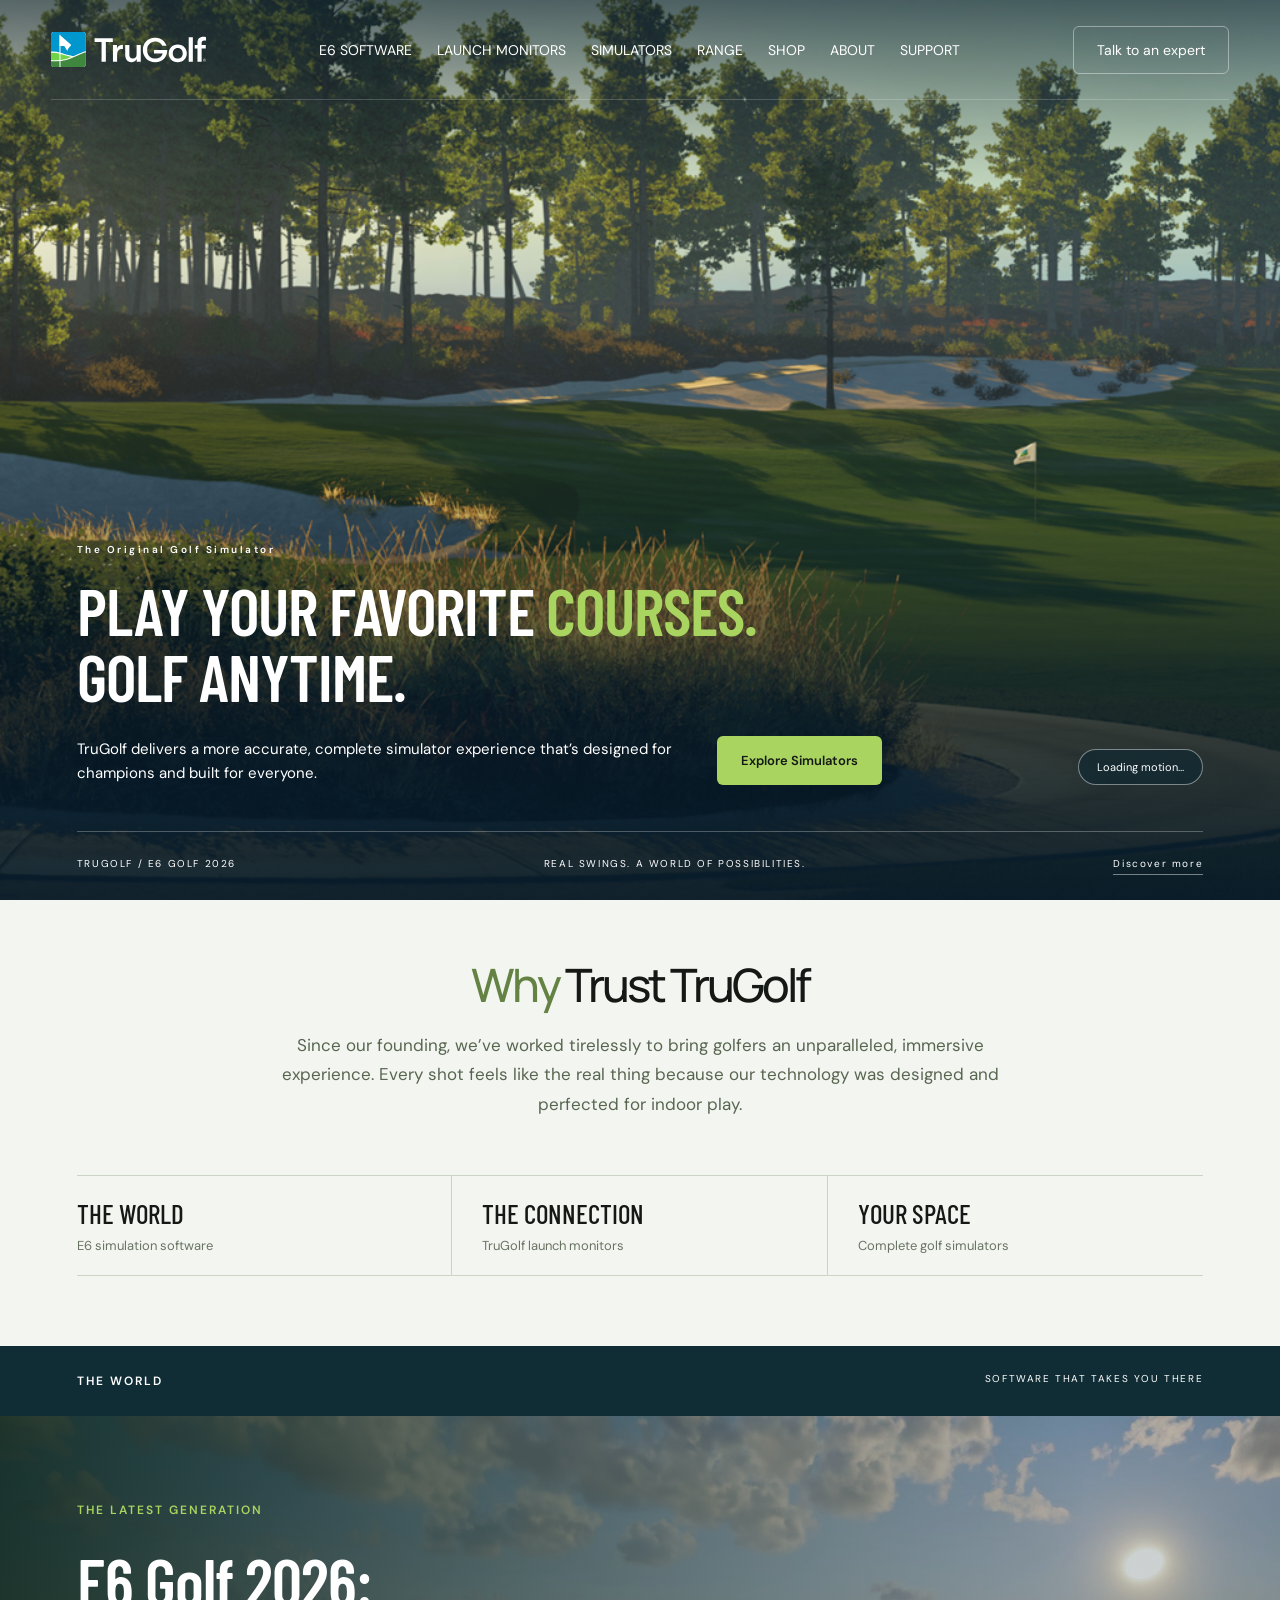
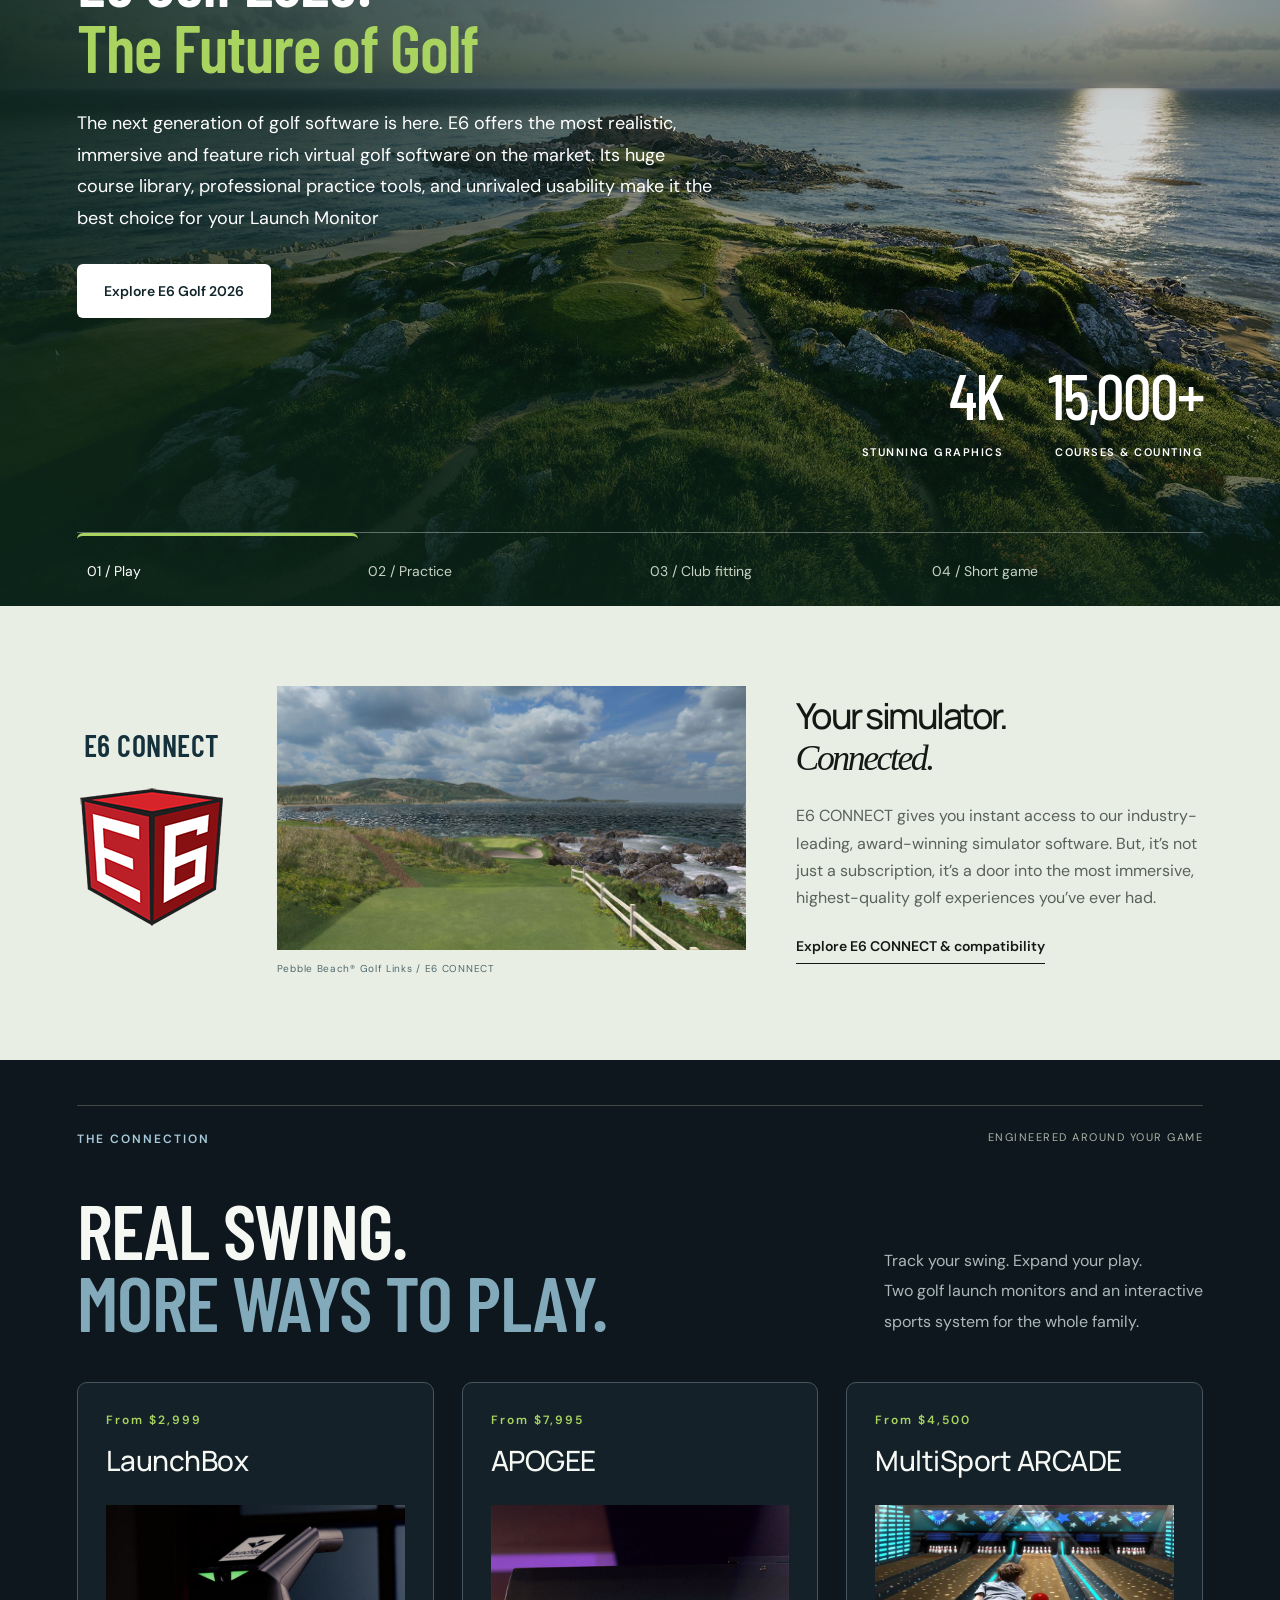
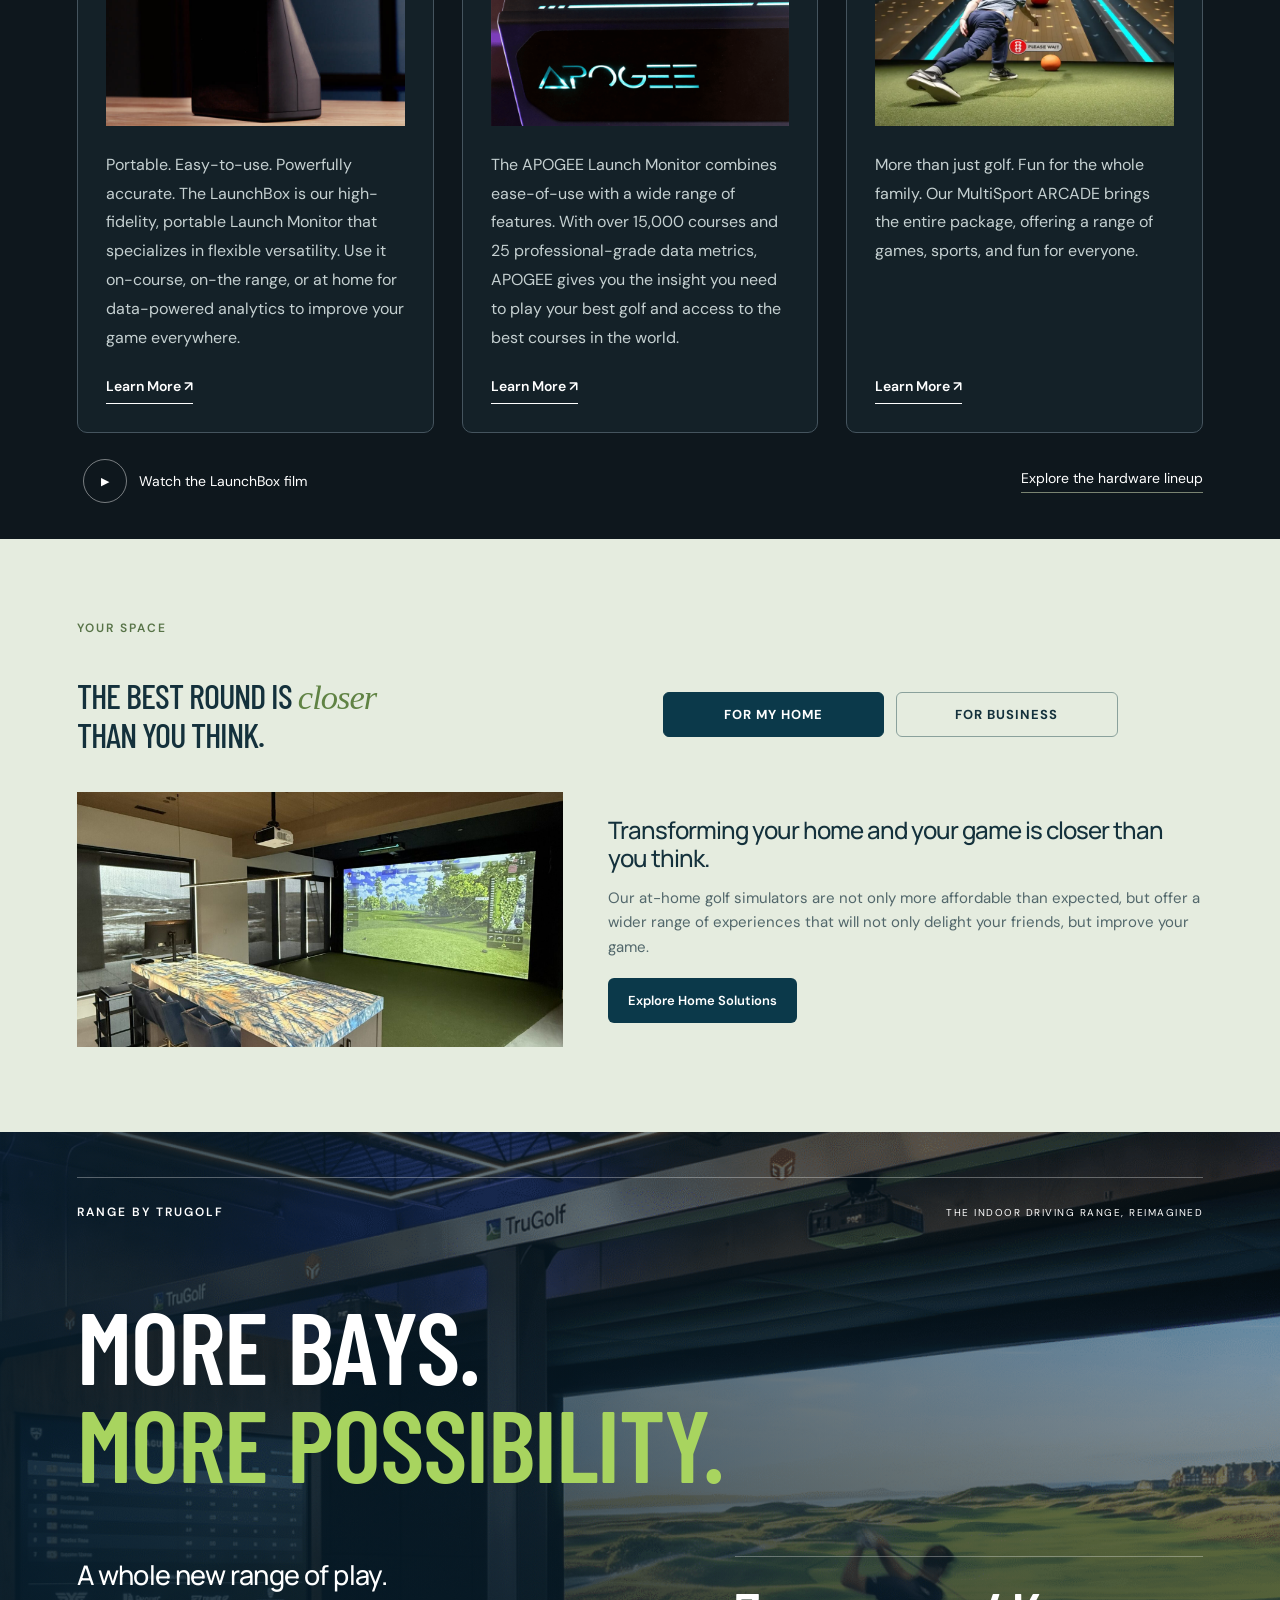
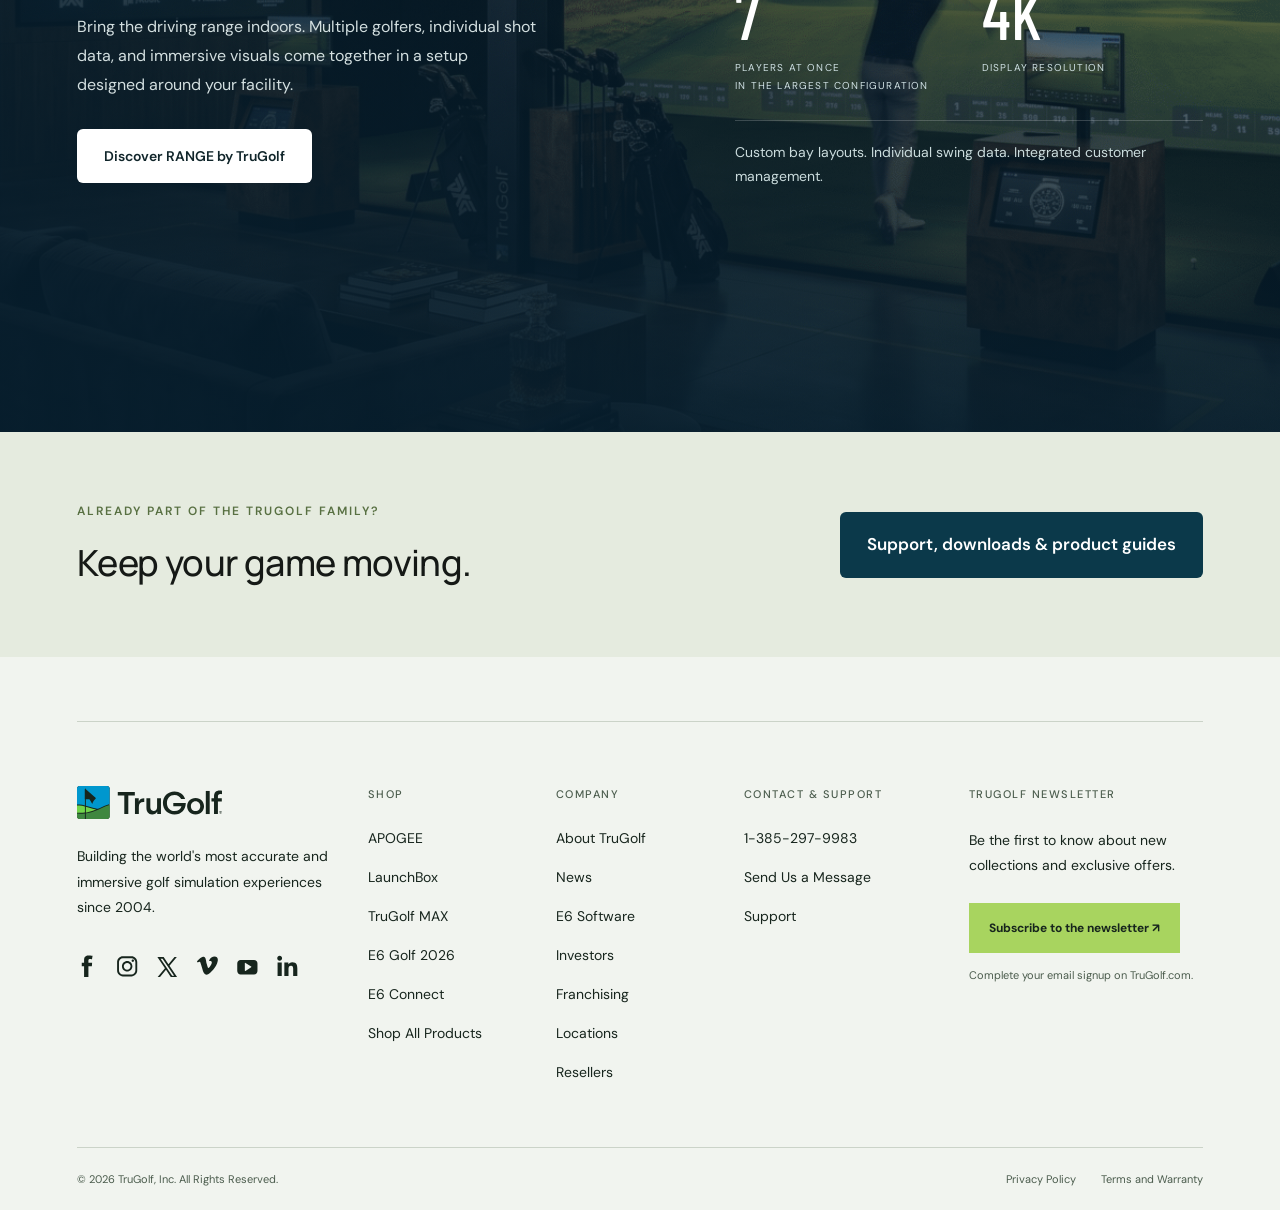
==== commit 43cc927a: "Fix hero video startup and synchronize playback control" ====
--- a/index.html
+++ b/index.html
@@ -1,6 +1,6 @@
 <!DOCTYPE html><html lang="en"><head><meta charset="UTF-8"><meta name="viewport" content="width=device-width,initial-scale=1"><title>TruGolf — Play your favorite courses. Golf anytime.</title><meta name="description" content="Discover E6 Golf 2026, E6 CONNECT, TruGolf launch monitors and simulator spaces."><link rel="icon" href="assets/logo.svg"><link rel="stylesheet" href="style.css"><link rel="stylesheet" href="premium.css?v=20261005-meet-e6-closing"><link rel="stylesheet" href="ui-corners.css?v=soft-corners"><link rel="stylesheet" href="footer-about.css"></head><body class="premium-home">
 <header class="nav"><a class="brand" href="index.html" aria-label="TruGolf home"><img src="assets/logo.svg" alt="TruGolf"></a><nav aria-label="Main navigation"><a href="software.html" >E6 Software</a><a href="launch-monitors.html" >Launch monitors</a><a href="simulators.html" >Simulators</a><a href="range.html" >RANGE</a><a href="https://shop.trugolf.com/" target="_blank" rel="noopener">Shop</a><a href="about.html">About</a><a href="support.html" >Support</a></nav><a class="nav-cta" href="https://trugolf.com/contact/" target="_blank" rel="noopener">Talk to an expert</a><button class="menu" aria-label="Open menu" aria-expanded="false">Menu</button></header>
-<main><div class="hero-scroll"><section class="hero"><img class="hero-image" src="assets/e6.png" alt="A course rendered in E6"><video id="hero-video" class="hero-video" autoplay muted playsinline loop preload="auto" poster="assets/e6.png" aria-hidden="true"><source src="https://trugolf.com/wp-content/uploads/2026/08/e6_by_trugolf_v1-1080p.mp4" type="video/mp4"></video><div class="hero-shade"></div><div class="hero-content"><p class="eyebrow">The Original Golf Simulator</p><h1>Play your favorite <span>courses.</span><br>Golf anytime.</h1><div class="hero-description"><p>TruGolf delivers a more accurate, complete simulator experience that’s designed for champions and built for everyone.</p><a class="button green" href="simulators.html">Explore Simulators</a></div></div><button id="video-toggle" class="video-toggle">Pause motion</button><div class="hero-bottom"><span>TRUGOLF / E6 GOLF 2026</span><span>REAL SWINGS. A WORLD OF POSSIBILITIES.</span><a href="#intro">Discover more</a></div></section></div>
+<main><div class="hero-scroll"><section class="hero"><img class="hero-image" src="assets/e6.png" alt="A course rendered in E6"><video id="hero-video" class="hero-video" autoplay muted playsinline loop preload="auto" poster="assets/e6.png" aria-hidden="true"><source src="https://trugolf.com/wp-content/uploads/2026/08/e6_by_trugolf_v1-1080p.mp4" type="video/mp4"></video><div class="hero-shade"></div><div class="hero-content"><p class="eyebrow">The Original Golf Simulator</p><h1>Play your favorite <span>courses.</span><br>Golf anytime.</h1><div class="hero-description"><p>TruGolf delivers a more accurate, complete simulator experience that’s designed for champions and built for everyone.</p><a class="button green" href="simulators.html">Explore Simulators</a></div></div><button id="video-toggle" class="video-toggle" aria-label="Play motion">Play motion</button><div class="hero-bottom"><span>TRUGOLF / E6 GOLF 2026</span><span>REAL SWINGS. A WORLD OF POSSIBILITIES.</span><a href="#intro">Discover more</a></div></section></div>
 <section class="intro wrap trust-intro" id="intro"><h2><span>Why</span> Trust TruGolf</h2><p>Since our founding, we’ve worked tirelessly to bring golfers an unparalleled, immersive experience. Every shot feels like the real thing because our technology was designed and perfected for indoor play.</p></section>
 <div class="system-strip"><a href="#software"><strong>THE WORLD</strong><small>E6 simulation software</small></a><a href="launch-monitors.html"><strong>THE CONNECTION</strong><small>TruGolf launch monitors</small></a><a href="#spaces"><strong>YOUR SPACE</strong><small>Complete golf simulators</small></a></div>
 <section class="software" id="software"><div class="software-top wrap"><p class="eyebrow">THE WORLD</p><p class="section-meta">SOFTWARE THAT TAKES YOU THERE</p></div><div class="software-stage"><img id="feature-image" src="assets/e6-lofoten.webp" alt="Lofoten Links — official E6 course imagery"><div class="stage-shade"></div><div class="software-stage-copy"><p class="eyebrow">THE LATEST GENERATION</p><h2>E6 Golf 2026:<br><span>The Future of Golf</span></h2><p id="feature-description">The next generation of golf software is here. E6 offers the most realistic, immersive and feature rich virtual golf software on the market. Its huge course library, professional practice tools, and unrivaled usability make it the best choice for your Launch Monitor</p><a class="button white" href="e6-golf-2026.html">Explore E6 Golf 2026</a></div><div class="software-stat"><div><strong>4K</strong><span>STUNNING GRAPHICS</span></div><div><strong>15,000+</strong><span>COURSES & COUNTING</span></div></div><div class="feature-controls" role="tablist" aria-label="Explore E6 Golf 2026"><button role="tab" aria-selected="true" data-feature="courses" aria-controls="feature-panel">01 / Play</button><button role="tab" aria-selected="false" data-feature="range" aria-controls="feature-panel">02 / Practice</button><button role="tab" aria-selected="false" data-feature="fitting" aria-controls="feature-panel">03 / Club fitting</button><button role="tab" aria-selected="false" data-feature="shortgame" aria-controls="feature-panel">04 / Short game</button></div><div id="feature-panel" class="sr-only" role="tabpanel">Explore 15,000+ courses and stunning 4K graphics in E6 Golf 2026.</div></div><div class="connect-showcase connect-with-course wrap" id="home-e6-connect"><div class="connect-wordmark"><h3 class="connect-logo-title">E6 CONNECT</h3><img class="connect-official-logo" src="assets/e6-connect-logo.png" alt="E6 CONNECT" width="150" height="150" loading="lazy"></div><figure class="connect-course-photo"><img src="assets/connect-pebble-beach.jpg" alt="Pebble Beach Golf Links seventh hole beside the ocean, rendered in E6 CONNECT" width="1920" height="1080" loading="lazy"><figcaption>Pebble Beach® Golf Links / E6 CONNECT</figcaption></figure><div class="connect-copy"><h2>Your simulator.<br><em>Connected.</em></h2><p>E6 CONNECT gives you instant access to our industry-leading, award-winning simulator software. But, it’s not just a subscription, it’s a door into the most immersive, highest-quality golf experiences you’ve ever had.</p><a class="text-link" href="e6-connect.html">Explore E6 CONNECT & compatibility</a></div></div></section>
@@ -41,7 +41,7 @@
     <path d="M5.19017 22.4004H0.628935V7.71225H5.19017V22.4004ZM2.9068 5.70868C1.44846 5.70868 0.265137 4.50025 0.265137 3.04196C0.265137 2.34137 0.543454 1.66948 1.03886 1.17409C1.53427 0.678698 2.20619 0.400391 2.9068 0.400391C3.60742 0.400391 4.27933 0.678698 4.77474 1.17409C5.27015 1.66948 5.54847 2.34137 5.54847 3.04196C5.54847 4.50025 4.36514 5.70868 2.9068 5.70868ZM22.2612 22.4004H17.7102V15.2504C17.7102 13.5462 17.6756 11.3611 15.3388 11.3611C12.9674 11.3611 12.6036 13.2122 12.6036 15.1278V22.4004H8.04713V7.71225H12.4214V9.71582H12.485C13.094 8.5616 14.5814 7.34375 16.8003 7.34375C21.4165 7.34375 22.2651 10.3837 22.2651 14.3319V22.4004H22.2612Z" fill="white"/>
 </svg>
 </span><span class="sr-only">linkedin</span></a></li>
-                                            </ul></div><div class="footer-column"><h2>Shop</h2><a href="https://shop.trugolf.com/products/apogee-by-trugolf" target="_blank" rel="noopener">APOGEE</a><a href="https://shop.trugolf.com/products/launchbox-by-trugolf" target="_blank" rel="noopener">LaunchBox</a><a href="https://shop.trugolf.com/products/trugolf-max" target="_blank" rel="noopener">TruGolf MAX</a><a href="https://shop.trugolf.com/pages/e6-by-trugolf" target="_blank" rel="noopener">E6 Golf 2026</a><a href="https://portal.e6golf.com/shop/connect/trugolf" target="_blank" rel="noopener">E6 Connect</a><a href="https://shop.trugolf.com/" target="_blank" rel="noopener">Shop All Products</a></div><div class="footer-column"><h2>Company</h2><a href="about.html">About TruGolf</a><a href="https://trugolf.com/news/" target="_blank" rel="noopener">News</a><a href="software.html">E6 Software</a><a href="https://ir.trugolf.com/" target="_blank" rel="noopener">Investors</a><a href="https://franchise.trugolflinks.com/" target="_blank" rel="noopener">Franchising</a><a href="https://trugolflinks.com/" target="_blank" rel="noopener">Locations</a><a href="https://trugolf.com/resellers/" target="_blank" rel="noopener">Resellers</a></div><div class="footer-column"><h2>Contact &amp; Support</h2><a href="tel:+13852979983">1-385-297-9983</a><a href="support.html#contact-us">Send Us a Message</a><a href="support.html">Support</a></div><div class="footer-newsletter"><h2>TruGolf Newsletter</h2><p>Be the first to know about new collections and exclusive offers.</p><a href="https://trugolf.com/#gform_wrapper_1" target="_blank" rel="noopener">Subscribe to the newsletter ↗</a><small>Complete your email signup on TruGolf.com.</small></div></div><div class="site-footer-bottom"><span>© 2026 TruGolf, Inc. All Rights Reserved.</span><div><a href="https://trugolf.com/privacy-policy/" target="_blank" rel="noopener">Privacy Policy</a><a href="https://trugolf.com/terms-and-warranty/" target="_blank" rel="noopener">Terms and Warranty</a></div></div></footer><dialog id="film-dialog"><button class="close" aria-label="Close video">✕</button><iframe title="LaunchBox overview" src="about:blank" allow="autoplay; encrypted-media; picture-in-picture" allowfullscreen></iframe></dialog><dialog id="product-dialog"><button class="close" aria-label="Close product details">✕</button><p class="eyebrow dark" id="detail-label"></p><h2 id="detail-title"></h2><p id="detail-copy"></p><a class="button black" id="detail-link" target="_blank" rel="noopener">View product details</a></dialog><script src="app.js?v=20261005-home-room-v2"></script><script src="hero.js"></script><script src="premium.js?v=20261005-e6-future-copy"></script></body></html>
+                                            </ul></div><div class="footer-column"><h2>Shop</h2><a href="https://shop.trugolf.com/products/apogee-by-trugolf" target="_blank" rel="noopener">APOGEE</a><a href="https://shop.trugolf.com/products/launchbox-by-trugolf" target="_blank" rel="noopener">LaunchBox</a><a href="https://shop.trugolf.com/products/trugolf-max" target="_blank" rel="noopener">TruGolf MAX</a><a href="https://shop.trugolf.com/pages/e6-by-trugolf" target="_blank" rel="noopener">E6 Golf 2026</a><a href="https://portal.e6golf.com/shop/connect/trugolf" target="_blank" rel="noopener">E6 Connect</a><a href="https://shop.trugolf.com/" target="_blank" rel="noopener">Shop All Products</a></div><div class="footer-column"><h2>Company</h2><a href="about.html">About TruGolf</a><a href="https://trugolf.com/news/" target="_blank" rel="noopener">News</a><a href="software.html">E6 Software</a><a href="https://ir.trugolf.com/" target="_blank" rel="noopener">Investors</a><a href="https://franchise.trugolflinks.com/" target="_blank" rel="noopener">Franchising</a><a href="https://trugolflinks.com/" target="_blank" rel="noopener">Locations</a><a href="https://trugolf.com/resellers/" target="_blank" rel="noopener">Resellers</a></div><div class="footer-column"><h2>Contact &amp; Support</h2><a href="tel:+13852979983">1-385-297-9983</a><a href="support.html#contact-us">Send Us a Message</a><a href="support.html">Support</a></div><div class="footer-newsletter"><h2>TruGolf Newsletter</h2><p>Be the first to know about new collections and exclusive offers.</p><a href="https://trugolf.com/#gform_wrapper_1" target="_blank" rel="noopener">Subscribe to the newsletter ↗</a><small>Complete your email signup on TruGolf.com.</small></div></div><div class="site-footer-bottom"><span>© 2026 TruGolf, Inc. All Rights Reserved.</span><div><a href="https://trugolf.com/privacy-policy/" target="_blank" rel="noopener">Privacy Policy</a><a href="https://trugolf.com/terms-and-warranty/" target="_blank" rel="noopener">Terms and Warranty</a></div></div></footer><dialog id="film-dialog"><button class="close" aria-label="Close video">✕</button><iframe title="LaunchBox overview" src="about:blank" allow="autoplay; encrypted-media; picture-in-picture" allowfullscreen></iframe></dialog><dialog id="product-dialog"><button class="close" aria-label="Close product details">✕</button><p class="eyebrow dark" id="detail-label"></p><h2 id="detail-title"></h2><p id="detail-copy"></p><a class="button black" id="detail-link" target="_blank" rel="noopener">View product details</a></dialog><script src="app.js?v=20261005-home-room-v2"></script><script src="hero.js?v=20261016-autoplay"></script><script src="premium.js?v=20261005-e6-future-copy"></script></body></html>
 
 
 
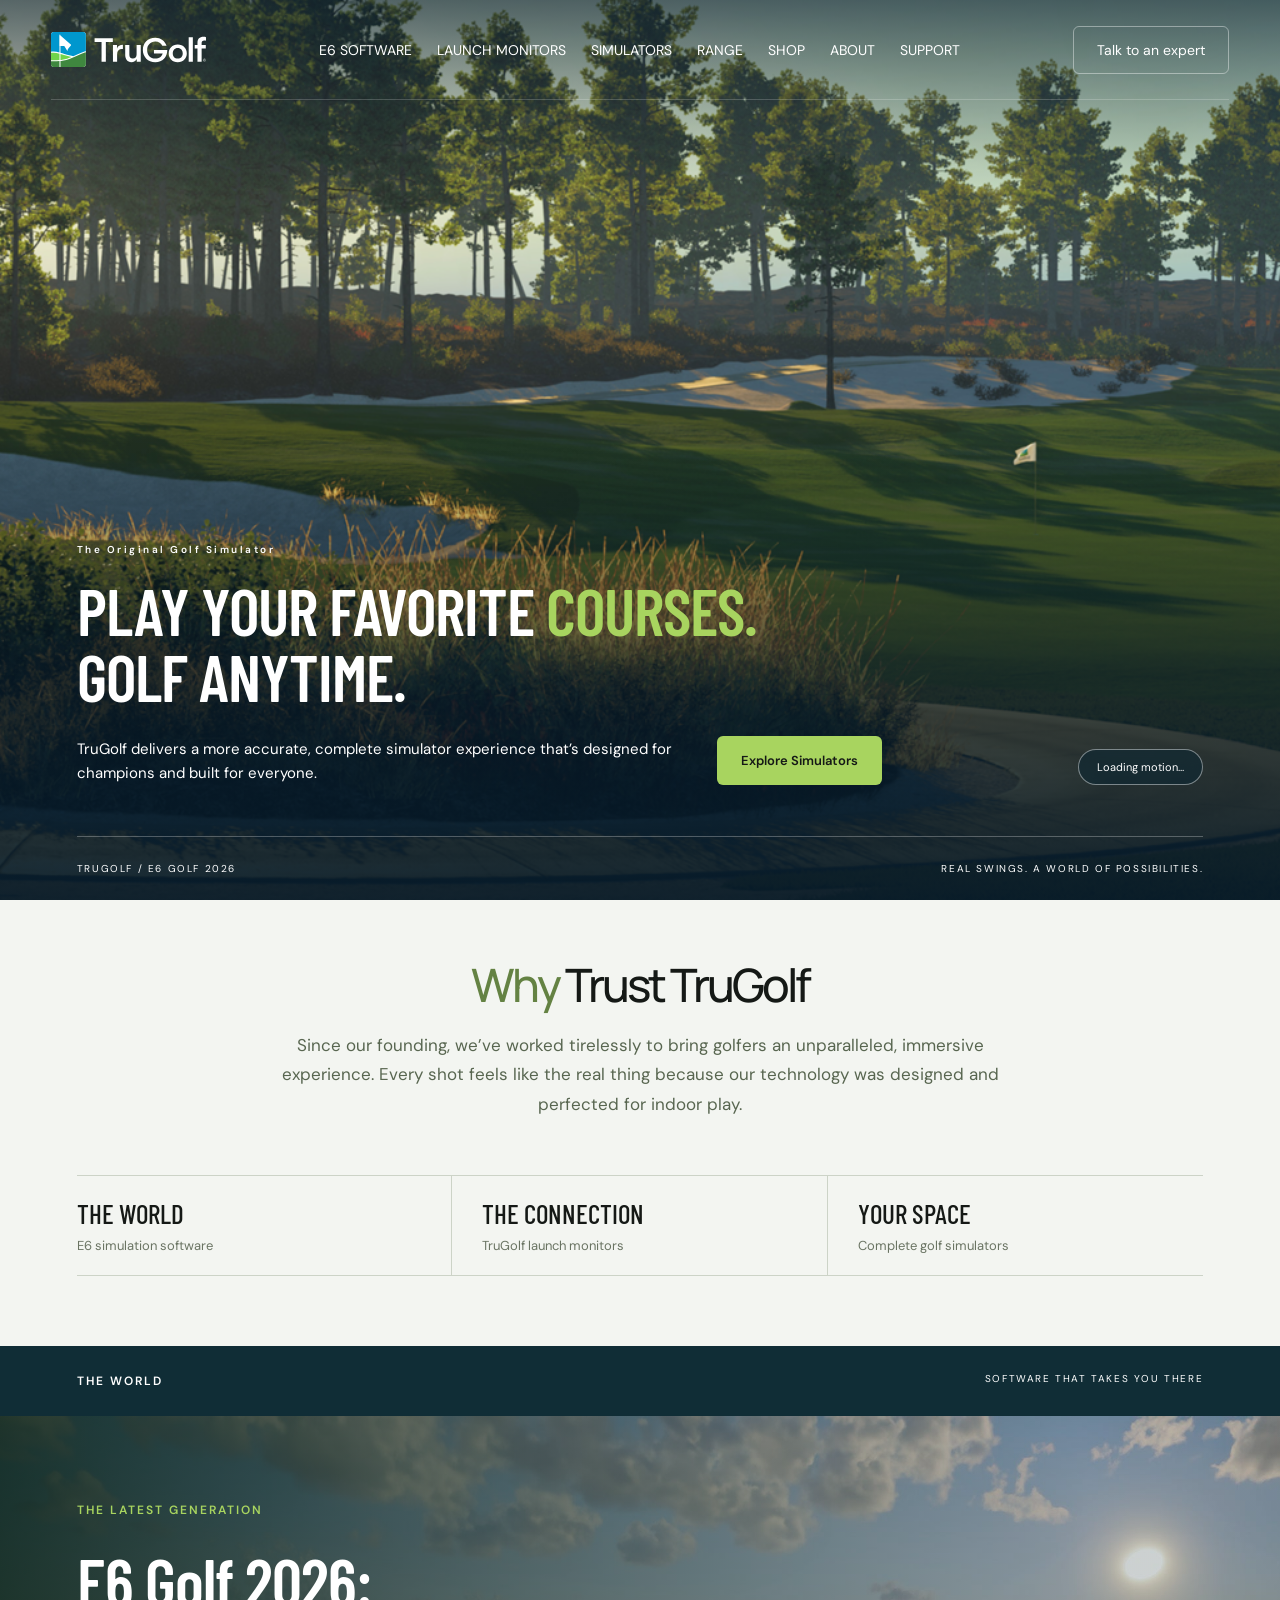
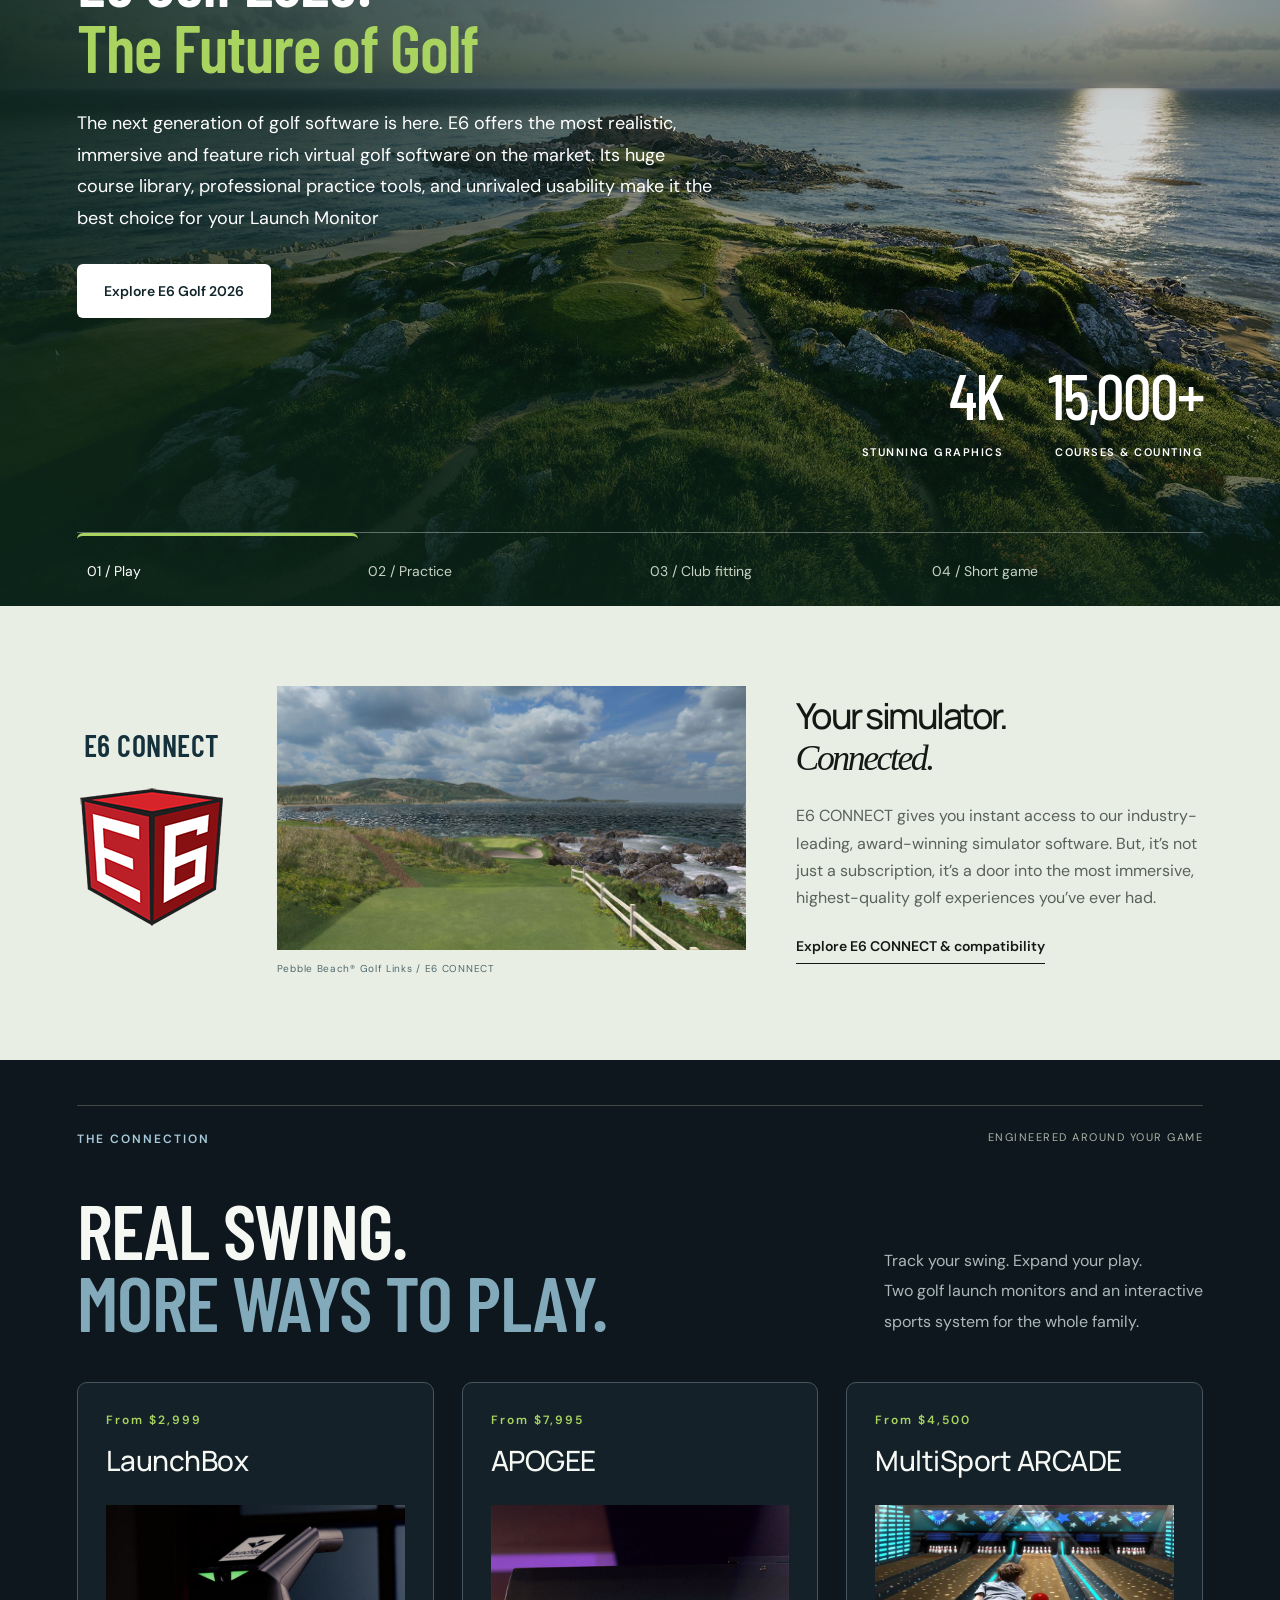
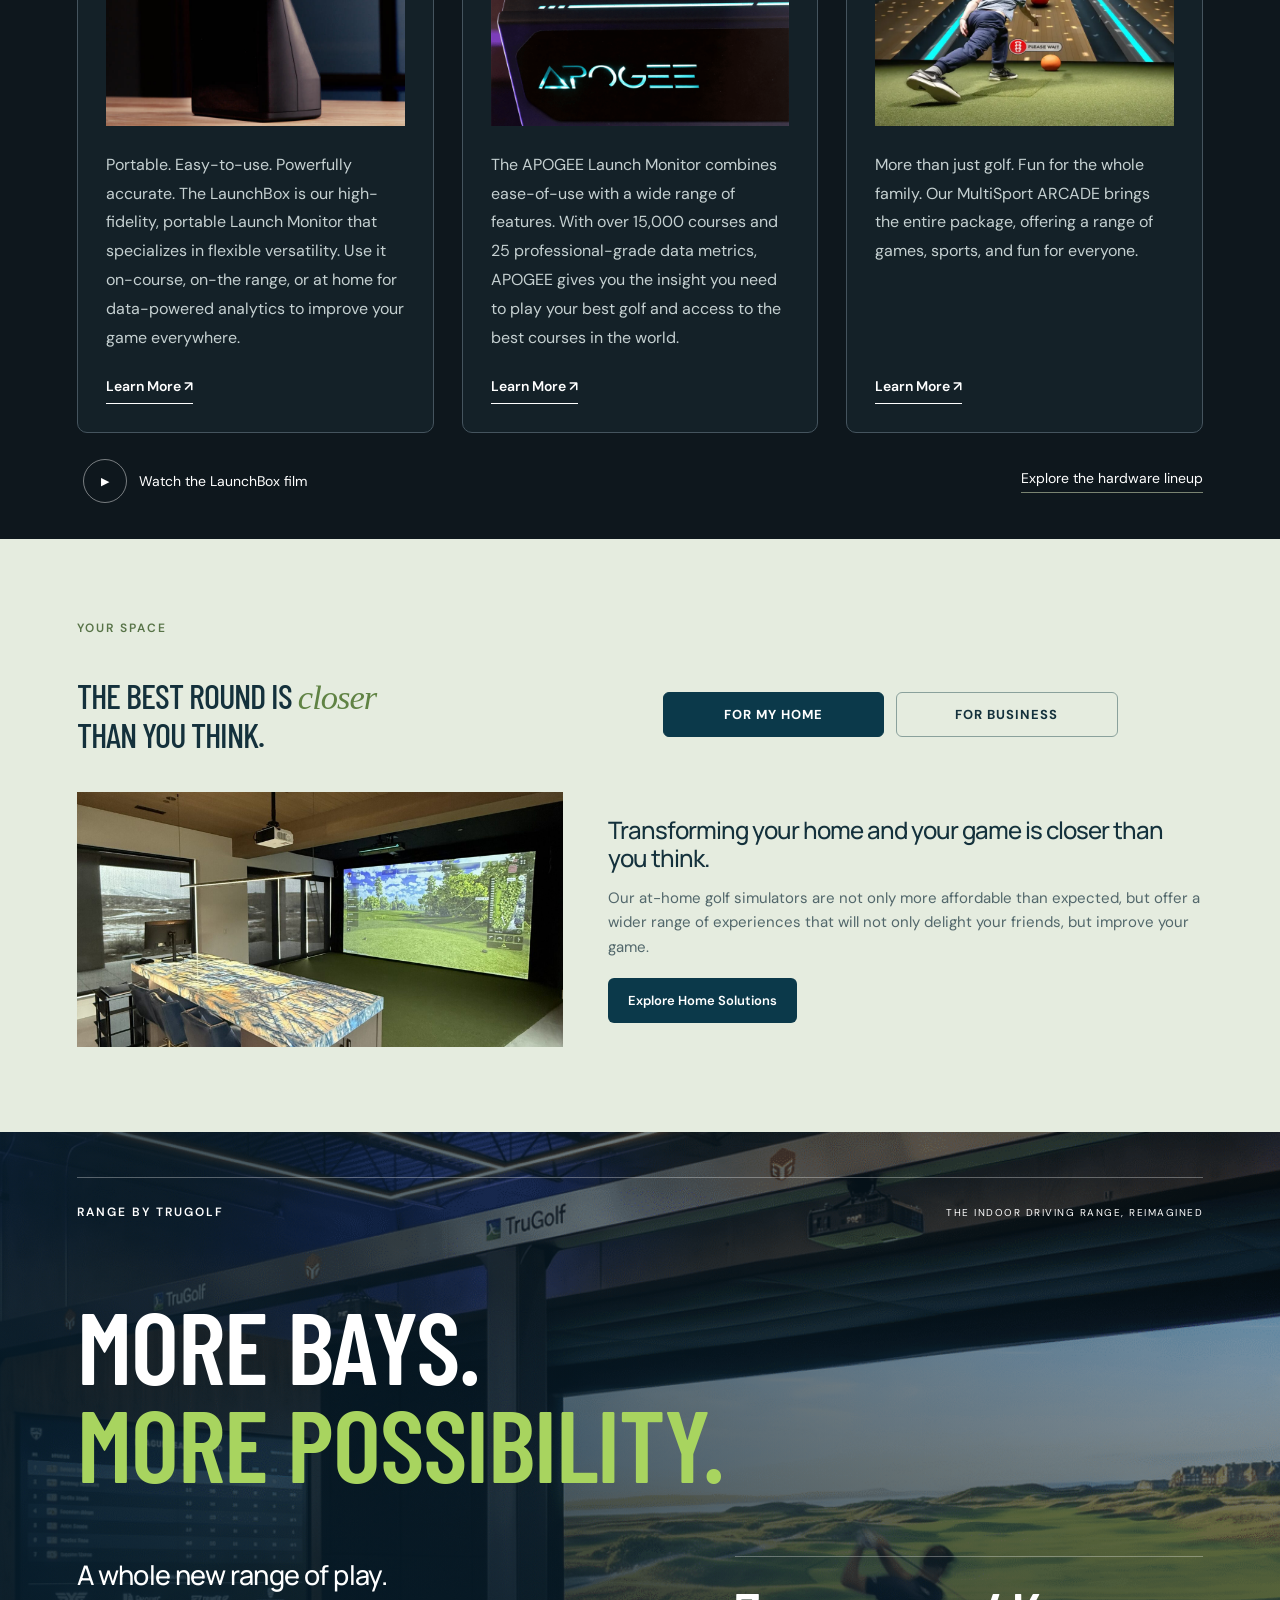
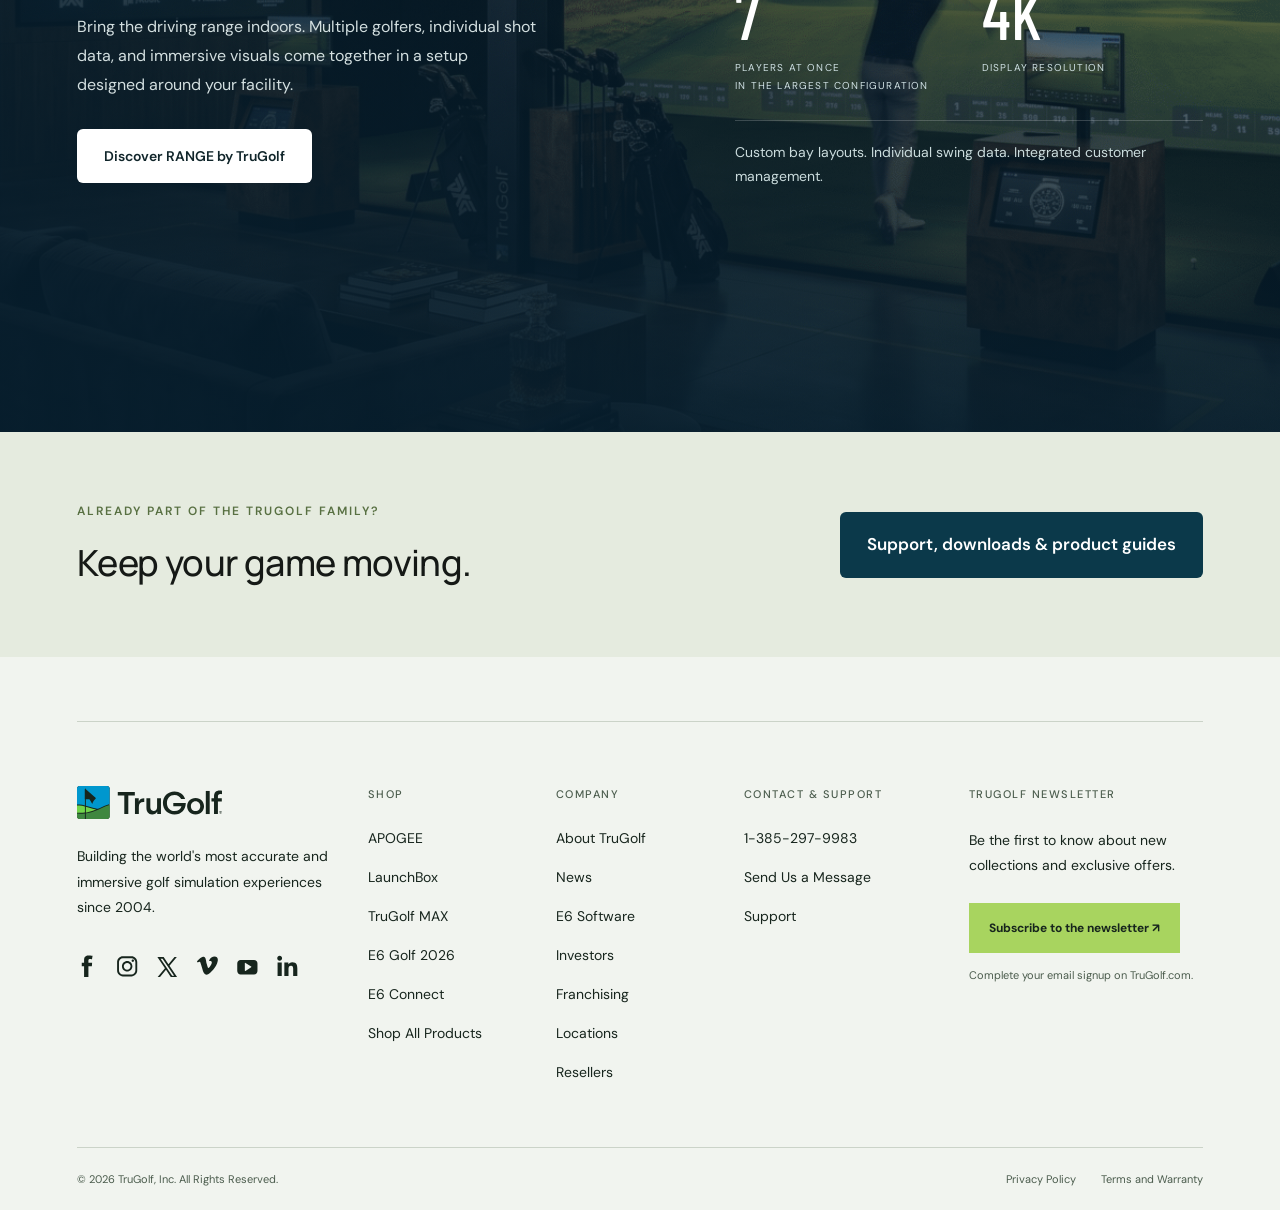
==== commit e82be9ef: "Remove Discover more link from homepage hero" ====
--- a/index.html
+++ b/index.html
@@ -1,6 +1,6 @@
 <!DOCTYPE html><html lang="en"><head><meta charset="UTF-8"><meta name="viewport" content="width=device-width,initial-scale=1"><title>TruGolf — Play your favorite courses. Golf anytime.</title><meta name="description" content="Discover E6 Golf 2026, E6 CONNECT, TruGolf launch monitors and simulator spaces."><link rel="icon" href="assets/logo.svg"><link rel="stylesheet" href="style.css"><link rel="stylesheet" href="premium.css?v=20261005-meet-e6-closing"><link rel="stylesheet" href="ui-corners.css?v=soft-corners"><link rel="stylesheet" href="footer-about.css"></head><body class="premium-home">
 <header class="nav"><a class="brand" href="index.html" aria-label="TruGolf home"><img src="assets/logo.svg" alt="TruGolf"></a><nav aria-label="Main navigation"><a href="software.html" >E6 Software</a><a href="launch-monitors.html" >Launch monitors</a><a href="simulators.html" >Simulators</a><a href="range.html" >RANGE</a><a href="https://shop.trugolf.com/" target="_blank" rel="noopener">Shop</a><a href="about.html">About</a><a href="support.html" >Support</a></nav><a class="nav-cta" href="https://trugolf.com/contact/" target="_blank" rel="noopener">Talk to an expert</a><button class="menu" aria-label="Open menu" aria-expanded="false">Menu</button></header>
-<main><div class="hero-scroll"><section class="hero"><img class="hero-image" src="assets/e6.png" alt="A course rendered in E6"><video id="hero-video" class="hero-video" autoplay muted playsinline loop preload="auto" poster="assets/e6.png" aria-hidden="true"><source src="https://trugolf.com/wp-content/uploads/2026/08/e6_by_trugolf_v1-1080p.mp4" type="video/mp4"></video><div class="hero-shade"></div><div class="hero-content"><p class="eyebrow">The Original Golf Simulator</p><h1>Play your favorite <span>courses.</span><br>Golf anytime.</h1><div class="hero-description"><p>TruGolf delivers a more accurate, complete simulator experience that’s designed for champions and built for everyone.</p><a class="button green" href="simulators.html">Explore Simulators</a></div></div><button id="video-toggle" class="video-toggle" aria-label="Play motion">Play motion</button><div class="hero-bottom"><span>TRUGOLF / E6 GOLF 2026</span><span>REAL SWINGS. A WORLD OF POSSIBILITIES.</span><a href="#intro">Discover more</a></div></section></div>
+<main><div class="hero-scroll"><section class="hero"><img class="hero-image" src="assets/e6.png" alt="A course rendered in E6"><video id="hero-video" class="hero-video" autoplay muted playsinline loop preload="auto" poster="assets/e6.png" aria-hidden="true"><source src="https://trugolf.com/wp-content/uploads/2026/08/e6_by_trugolf_v1-1080p.mp4" type="video/mp4"></video><div class="hero-shade"></div><div class="hero-content"><p class="eyebrow">The Original Golf Simulator</p><h1>Play your favorite <span>courses.</span><br>Golf anytime.</h1><div class="hero-description"><p>TruGolf delivers a more accurate, complete simulator experience that’s designed for champions and built for everyone.</p><a class="button green" href="simulators.html">Explore Simulators</a></div></div><button id="video-toggle" class="video-toggle" aria-label="Play motion">Play motion</button><div class="hero-bottom"><span>TRUGOLF / E6 GOLF 2026</span><span>REAL SWINGS. A WORLD OF POSSIBILITIES.</span></div></section></div>
 <section class="intro wrap trust-intro" id="intro"><h2><span>Why</span> Trust TruGolf</h2><p>Since our founding, we’ve worked tirelessly to bring golfers an unparalleled, immersive experience. Every shot feels like the real thing because our technology was designed and perfected for indoor play.</p></section>
 <div class="system-strip"><a href="#software"><strong>THE WORLD</strong><small>E6 simulation software</small></a><a href="launch-monitors.html"><strong>THE CONNECTION</strong><small>TruGolf launch monitors</small></a><a href="#spaces"><strong>YOUR SPACE</strong><small>Complete golf simulators</small></a></div>
 <section class="software" id="software"><div class="software-top wrap"><p class="eyebrow">THE WORLD</p><p class="section-meta">SOFTWARE THAT TAKES YOU THERE</p></div><div class="software-stage"><img id="feature-image" src="assets/e6-lofoten.webp" alt="Lofoten Links — official E6 course imagery"><div class="stage-shade"></div><div class="software-stage-copy"><p class="eyebrow">THE LATEST GENERATION</p><h2>E6 Golf 2026:<br><span>The Future of Golf</span></h2><p id="feature-description">The next generation of golf software is here. E6 offers the most realistic, immersive and feature rich virtual golf software on the market. Its huge course library, professional practice tools, and unrivaled usability make it the best choice for your Launch Monitor</p><a class="button white" href="e6-golf-2026.html">Explore E6 Golf 2026</a></div><div class="software-stat"><div><strong>4K</strong><span>STUNNING GRAPHICS</span></div><div><strong>15,000+</strong><span>COURSES & COUNTING</span></div></div><div class="feature-controls" role="tablist" aria-label="Explore E6 Golf 2026"><button role="tab" aria-selected="true" data-feature="courses" aria-controls="feature-panel">01 / Play</button><button role="tab" aria-selected="false" data-feature="range" aria-controls="feature-panel">02 / Practice</button><button role="tab" aria-selected="false" data-feature="fitting" aria-controls="feature-panel">03 / Club fitting</button><button role="tab" aria-selected="false" data-feature="shortgame" aria-controls="feature-panel">04 / Short game</button></div><div id="feature-panel" class="sr-only" role="tabpanel">Explore 15,000+ courses and stunning 4K graphics in E6 Golf 2026.</div></div><div class="connect-showcase connect-with-course wrap" id="home-e6-connect"><div class="connect-wordmark"><h3 class="connect-logo-title">E6 CONNECT</h3><img class="connect-official-logo" src="assets/e6-connect-logo.png" alt="E6 CONNECT" width="150" height="150" loading="lazy"></div><figure class="connect-course-photo"><img src="assets/connect-pebble-beach.jpg" alt="Pebble Beach Golf Links seventh hole beside the ocean, rendered in E6 CONNECT" width="1920" height="1080" loading="lazy"><figcaption>Pebble Beach® Golf Links / E6 CONNECT</figcaption></figure><div class="connect-copy"><h2>Your simulator.<br><em>Connected.</em></h2><p>E6 CONNECT gives you instant access to our industry-leading, award-winning simulator software. But, it’s not just a subscription, it’s a door into the most immersive, highest-quality golf experiences you’ve ever had.</p><a class="text-link" href="e6-connect.html">Explore E6 CONNECT & compatibility</a></div></div></section>
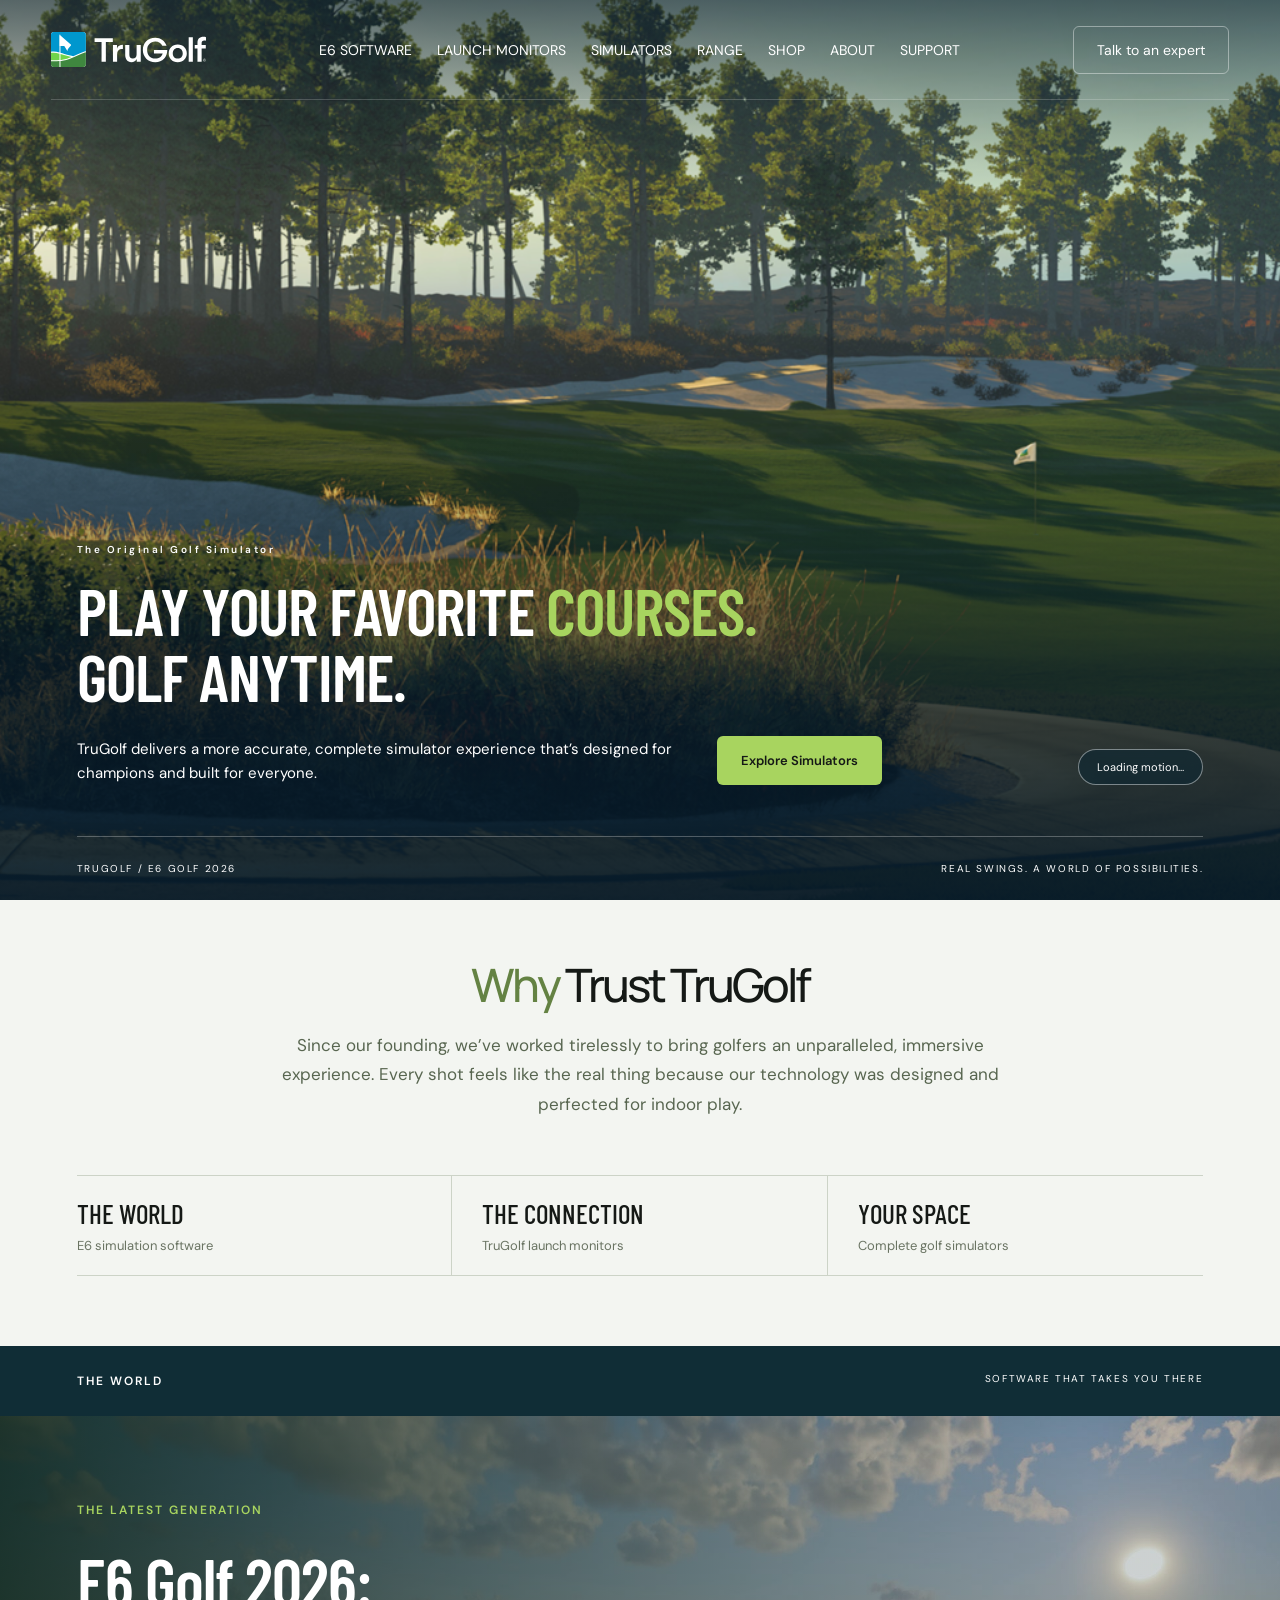
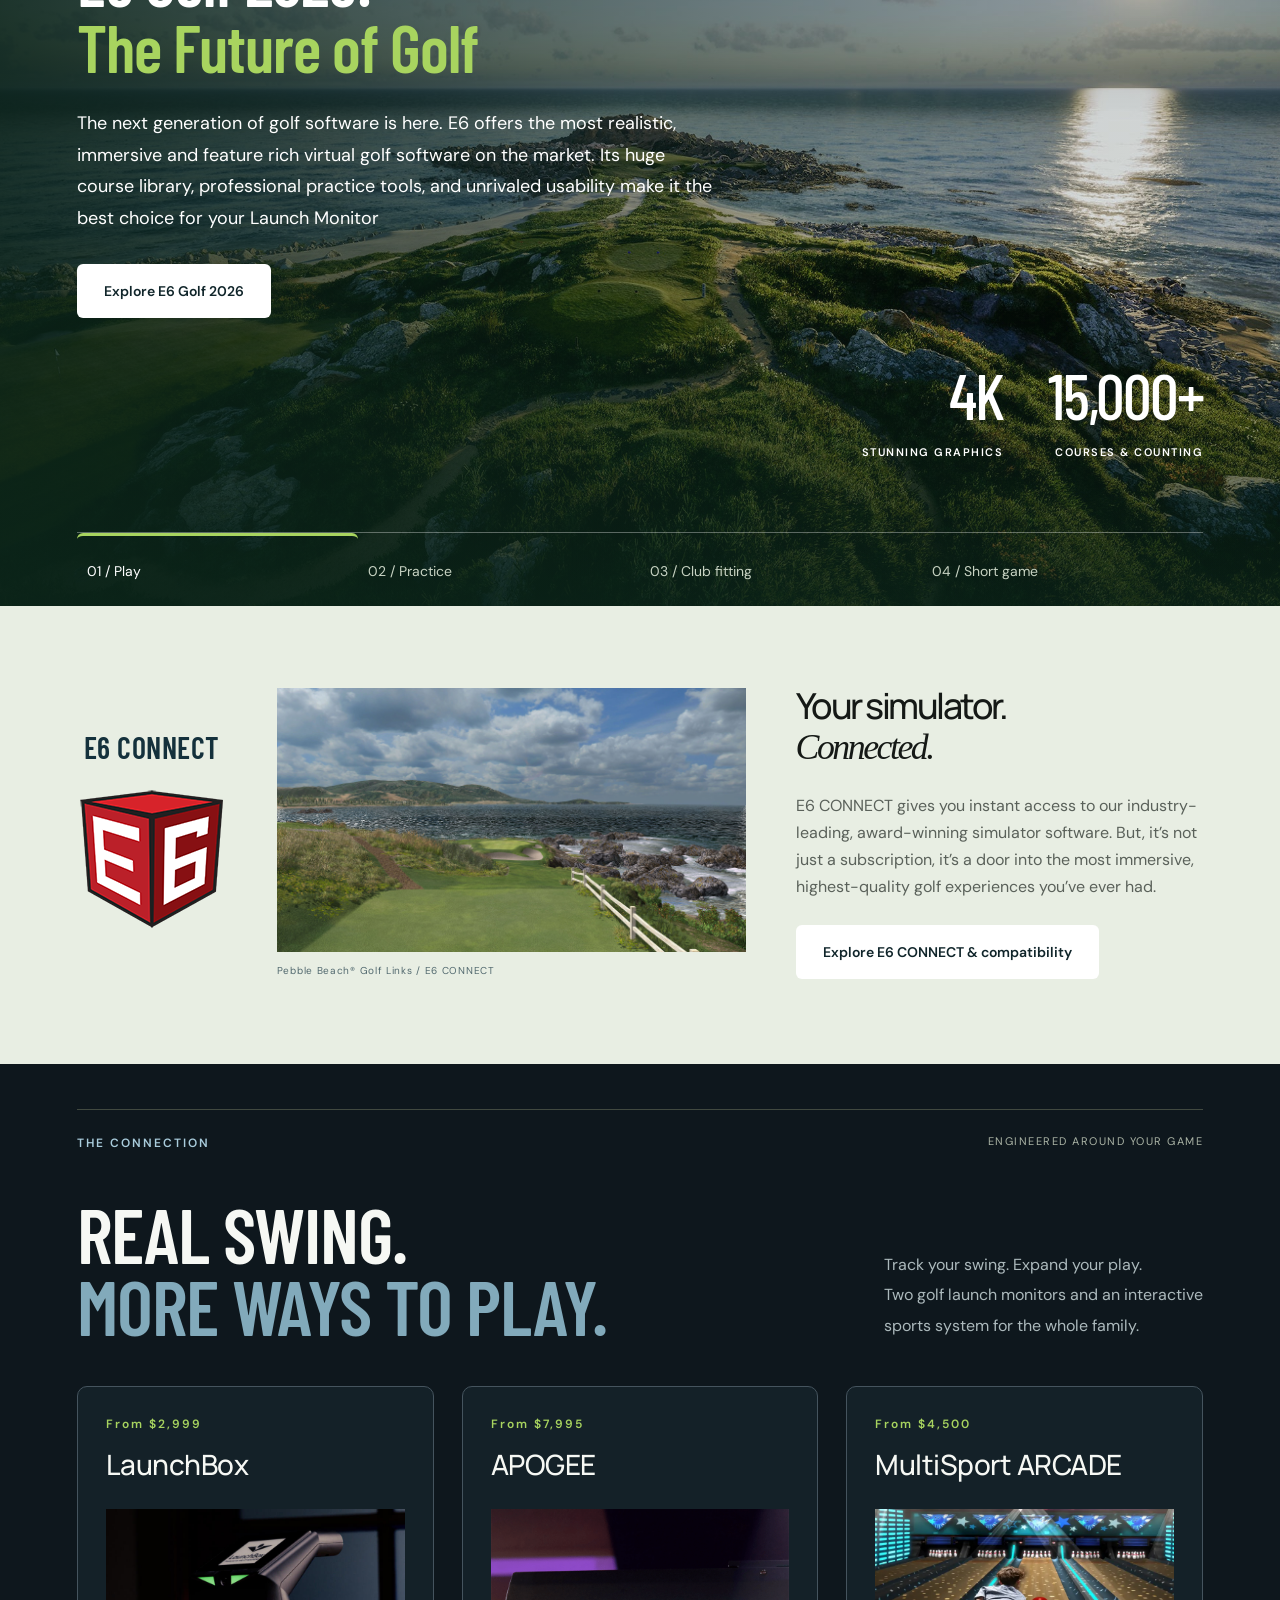
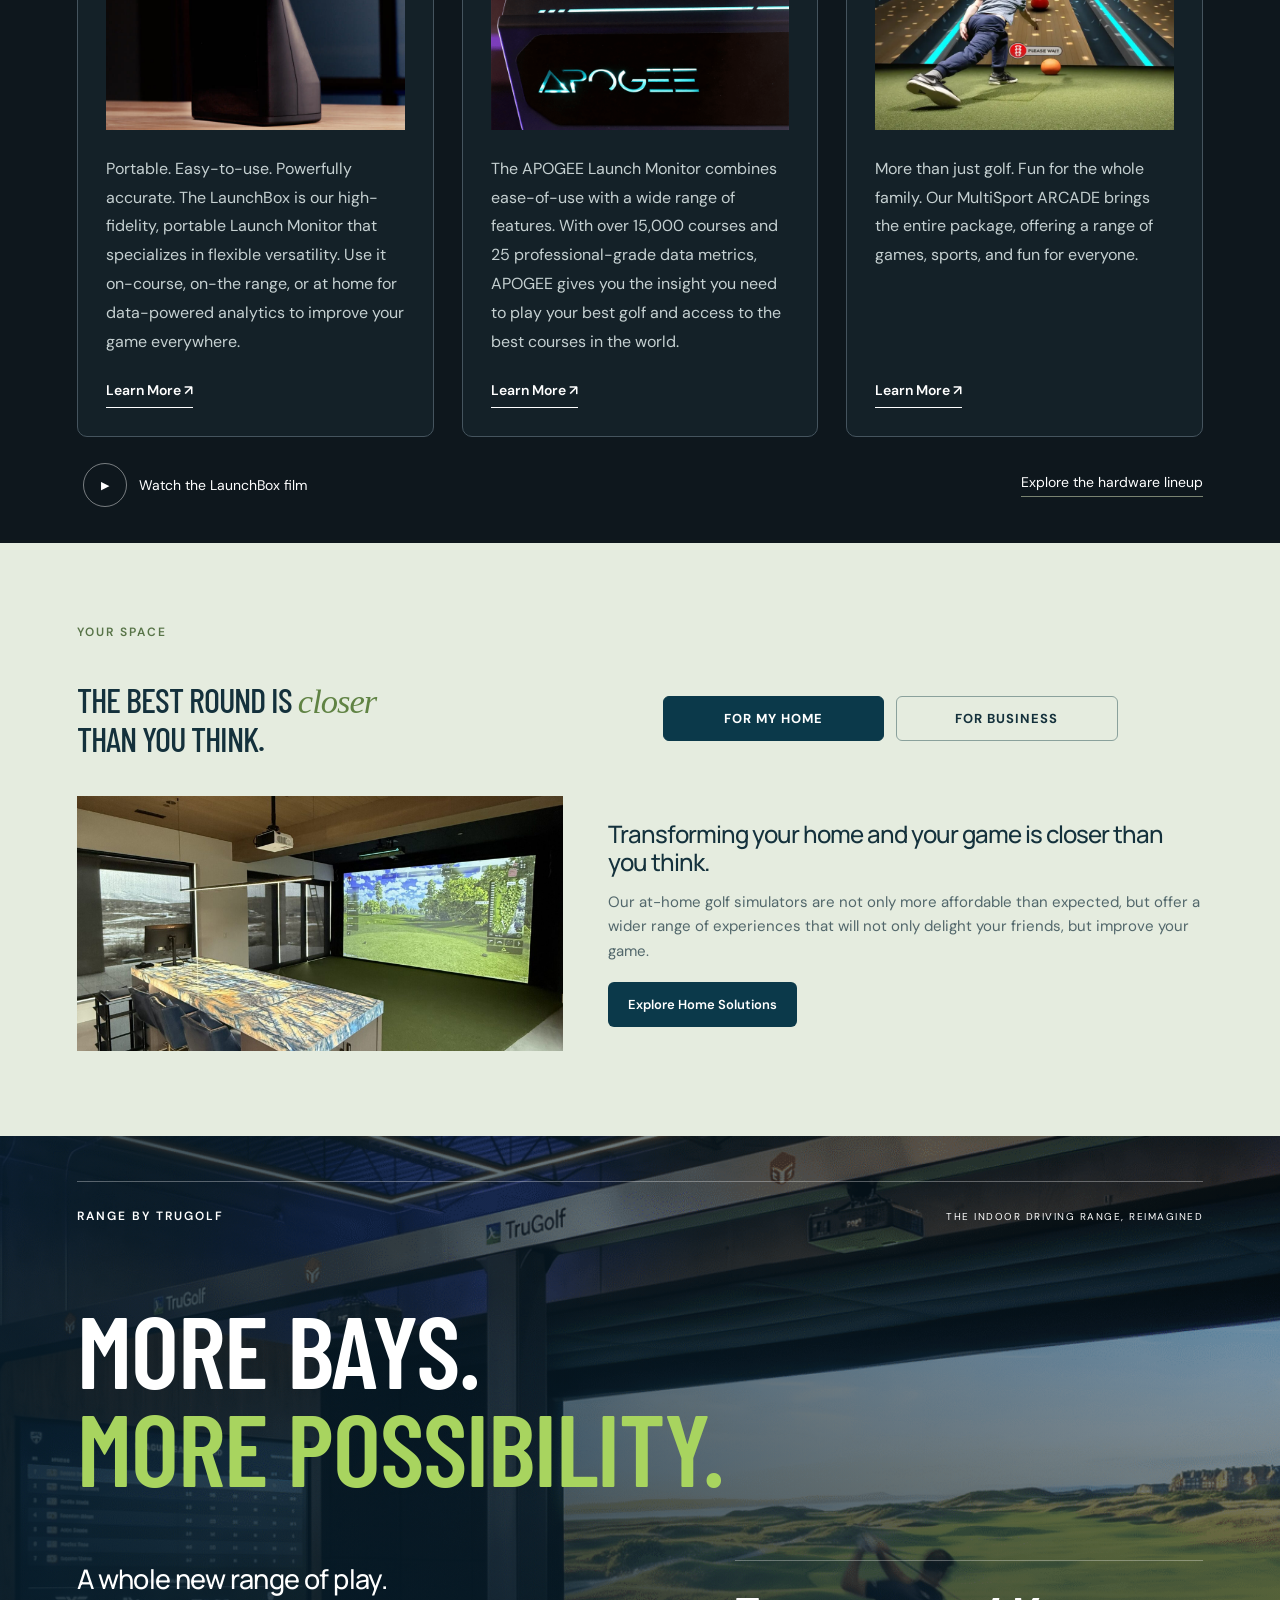
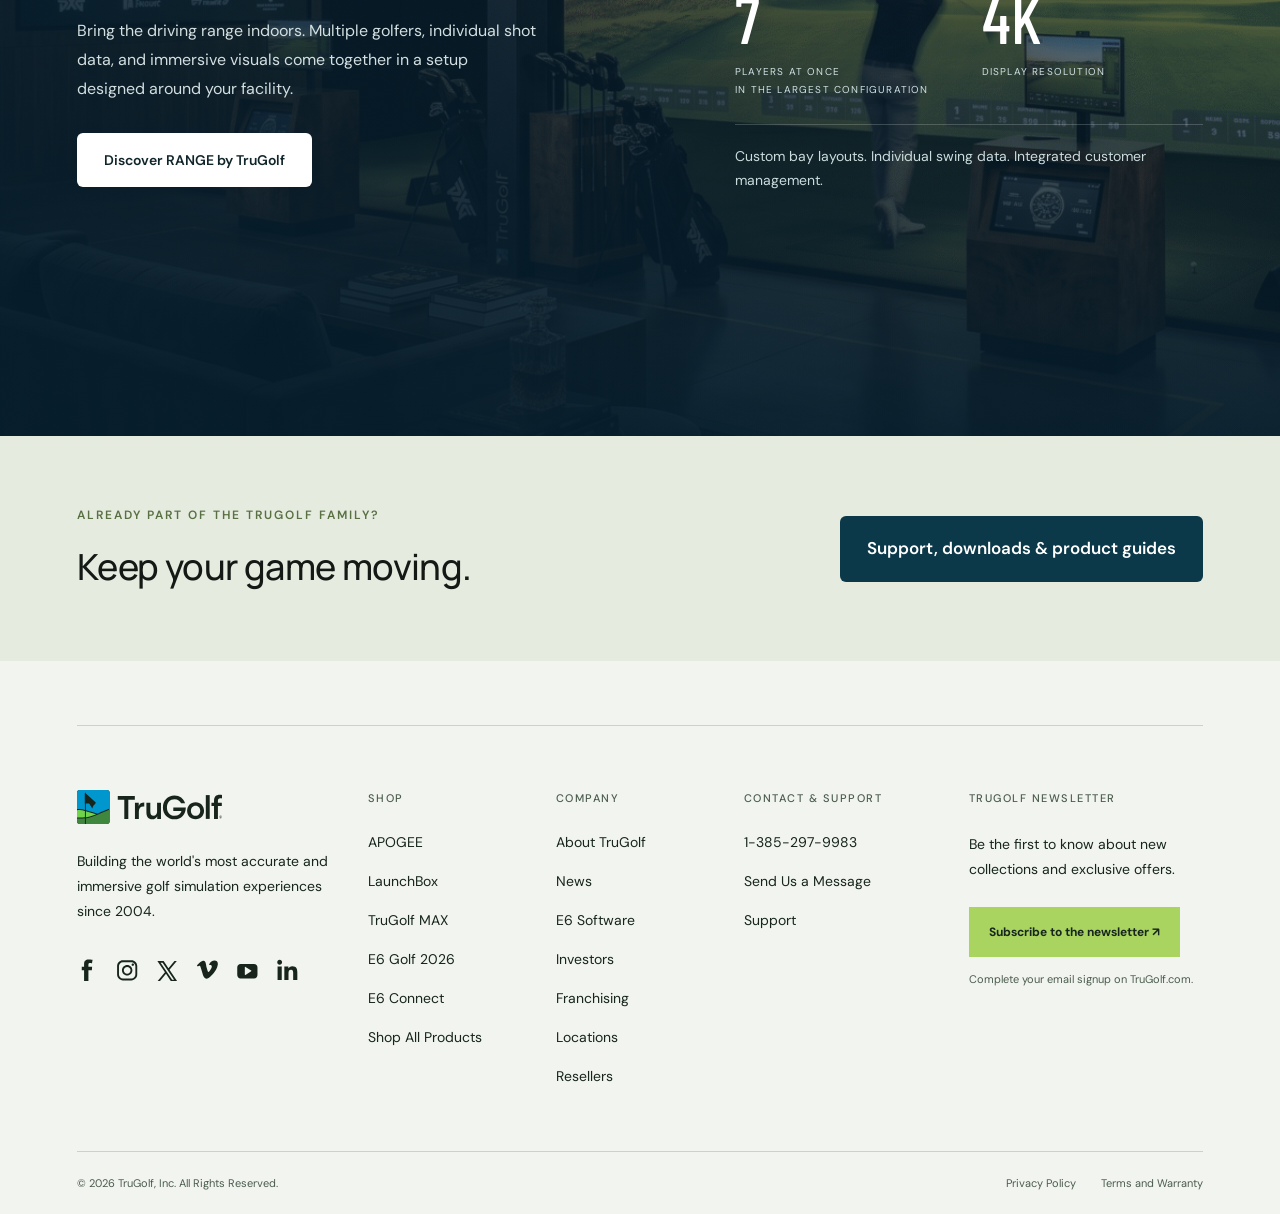
==== commit d91c4736: "Match E6 CONNECT explore button to E6 Golf 2026" ====
--- a/index.html
+++ b/index.html
@@ -3,7 +3,7 @@
 <main><div class="hero-scroll"><section class="hero"><img class="hero-image" src="assets/e6.png" alt="A course rendered in E6"><video id="hero-video" class="hero-video" autoplay muted playsinline loop preload="auto" poster="assets/e6.png" aria-hidden="true"><source src="https://trugolf.com/wp-content/uploads/2026/08/e6_by_trugolf_v1-1080p.mp4" type="video/mp4"></video><div class="hero-shade"></div><div class="hero-content"><p class="eyebrow">The Original Golf Simulator</p><h1>Play your favorite <span>courses.</span><br>Golf anytime.</h1><div class="hero-description"><p>TruGolf delivers a more accurate, complete simulator experience that’s designed for champions and built for everyone.</p><a class="button green" href="simulators.html">Explore Simulators</a></div></div><button id="video-toggle" class="video-toggle" aria-label="Play motion">Play motion</button><div class="hero-bottom"><span>TRUGOLF / E6 GOLF 2026</span><span>REAL SWINGS. A WORLD OF POSSIBILITIES.</span></div></section></div>
 <section class="intro wrap trust-intro" id="intro"><h2><span>Why</span> Trust TruGolf</h2><p>Since our founding, we’ve worked tirelessly to bring golfers an unparalleled, immersive experience. Every shot feels like the real thing because our technology was designed and perfected for indoor play.</p></section>
 <div class="system-strip"><a href="#software"><strong>THE WORLD</strong><small>E6 simulation software</small></a><a href="launch-monitors.html"><strong>THE CONNECTION</strong><small>TruGolf launch monitors</small></a><a href="#spaces"><strong>YOUR SPACE</strong><small>Complete golf simulators</small></a></div>
-<section class="software" id="software"><div class="software-top wrap"><p class="eyebrow">THE WORLD</p><p class="section-meta">SOFTWARE THAT TAKES YOU THERE</p></div><div class="software-stage"><img id="feature-image" src="assets/e6-lofoten.webp" alt="Lofoten Links — official E6 course imagery"><div class="stage-shade"></div><div class="software-stage-copy"><p class="eyebrow">THE LATEST GENERATION</p><h2>E6 Golf 2026:<br><span>The Future of Golf</span></h2><p id="feature-description">The next generation of golf software is here. E6 offers the most realistic, immersive and feature rich virtual golf software on the market. Its huge course library, professional practice tools, and unrivaled usability make it the best choice for your Launch Monitor</p><a class="button white" href="e6-golf-2026.html">Explore E6 Golf 2026</a></div><div class="software-stat"><div><strong>4K</strong><span>STUNNING GRAPHICS</span></div><div><strong>15,000+</strong><span>COURSES & COUNTING</span></div></div><div class="feature-controls" role="tablist" aria-label="Explore E6 Golf 2026"><button role="tab" aria-selected="true" data-feature="courses" aria-controls="feature-panel">01 / Play</button><button role="tab" aria-selected="false" data-feature="range" aria-controls="feature-panel">02 / Practice</button><button role="tab" aria-selected="false" data-feature="fitting" aria-controls="feature-panel">03 / Club fitting</button><button role="tab" aria-selected="false" data-feature="shortgame" aria-controls="feature-panel">04 / Short game</button></div><div id="feature-panel" class="sr-only" role="tabpanel">Explore 15,000+ courses and stunning 4K graphics in E6 Golf 2026.</div></div><div class="connect-showcase connect-with-course wrap" id="home-e6-connect"><div class="connect-wordmark"><h3 class="connect-logo-title">E6 CONNECT</h3><img class="connect-official-logo" src="assets/e6-connect-logo.png" alt="E6 CONNECT" width="150" height="150" loading="lazy"></div><figure class="connect-course-photo"><img src="assets/connect-pebble-beach.jpg" alt="Pebble Beach Golf Links seventh hole beside the ocean, rendered in E6 CONNECT" width="1920" height="1080" loading="lazy"><figcaption>Pebble Beach® Golf Links / E6 CONNECT</figcaption></figure><div class="connect-copy"><h2>Your simulator.<br><em>Connected.</em></h2><p>E6 CONNECT gives you instant access to our industry-leading, award-winning simulator software. But, it’s not just a subscription, it’s a door into the most immersive, highest-quality golf experiences you’ve ever had.</p><a class="text-link" href="e6-connect.html">Explore E6 CONNECT & compatibility</a></div></div></section>
+<section class="software" id="software"><div class="software-top wrap"><p class="eyebrow">THE WORLD</p><p class="section-meta">SOFTWARE THAT TAKES YOU THERE</p></div><div class="software-stage"><img id="feature-image" src="assets/e6-lofoten.webp" alt="Lofoten Links — official E6 course imagery"><div class="stage-shade"></div><div class="software-stage-copy"><p class="eyebrow">THE LATEST GENERATION</p><h2>E6 Golf 2026:<br><span>The Future of Golf</span></h2><p id="feature-description">The next generation of golf software is here. E6 offers the most realistic, immersive and feature rich virtual golf software on the market. Its huge course library, professional practice tools, and unrivaled usability make it the best choice for your Launch Monitor</p><a class="button white" href="e6-golf-2026.html">Explore E6 Golf 2026</a></div><div class="software-stat"><div><strong>4K</strong><span>STUNNING GRAPHICS</span></div><div><strong>15,000+</strong><span>COURSES & COUNTING</span></div></div><div class="feature-controls" role="tablist" aria-label="Explore E6 Golf 2026"><button role="tab" aria-selected="true" data-feature="courses" aria-controls="feature-panel">01 / Play</button><button role="tab" aria-selected="false" data-feature="range" aria-controls="feature-panel">02 / Practice</button><button role="tab" aria-selected="false" data-feature="fitting" aria-controls="feature-panel">03 / Club fitting</button><button role="tab" aria-selected="false" data-feature="shortgame" aria-controls="feature-panel">04 / Short game</button></div><div id="feature-panel" class="sr-only" role="tabpanel">Explore 15,000+ courses and stunning 4K graphics in E6 Golf 2026.</div></div><div class="connect-showcase connect-with-course wrap" id="home-e6-connect"><div class="connect-wordmark"><h3 class="connect-logo-title">E6 CONNECT</h3><img class="connect-official-logo" src="assets/e6-connect-logo.png" alt="E6 CONNECT" width="150" height="150" loading="lazy"></div><figure class="connect-course-photo"><img src="assets/connect-pebble-beach.jpg" alt="Pebble Beach Golf Links seventh hole beside the ocean, rendered in E6 CONNECT" width="1920" height="1080" loading="lazy"><figcaption>Pebble Beach® Golf Links / E6 CONNECT</figcaption></figure><div class="connect-copy"><h2>Your simulator.<br><em>Connected.</em></h2><p>E6 CONNECT gives you instant access to our industry-leading, award-winning simulator software. But, it’s not just a subscription, it’s a door into the most immersive, highest-quality golf experiences you’ve ever had.</p><a class="button white" href="e6-connect.html">Explore E6 CONNECT & compatibility</a></div></div></section>
 <section class="hardware" id="hardware"><div class="wrap"><div class="section-heading"><p class="eyebrow">THE CONNECTION</p><span>ENGINEERED AROUND YOUR GAME</span></div><div class="hardware-heading"><h2>REAL SWING.<br><span>MORE WAYS TO PLAY.</span></h2><p>Track your swing. Expand your play.<br>Two golf launch monitors and an interactive<br>sports system for the whole family.</p></div></div><div class="product-grid official-hardware-cards"><article class="product"><header class="home-product-heading"><p class="eyebrow">From $2,999</p><h3>LaunchBox</h3></header><div class="product-image"><img src="assets/launchbox-home.jpg" alt="LaunchBox — official TruGolf product photograph" loading="lazy"></div><div class="product-info"><div><p>Portable. Easy-to-use. Powerfully accurate. The LaunchBox is our high-fidelity, portable Launch Monitor that specializes in flexible versatility. Use it on-course, on-the range, or at home for data-powered analytics to improve your game everywhere.</p><a class="text-link home-product-link" href="launch-monitors.html#launchbox">Learn More ↗</a></div></div></article><article class="product"><header class="home-product-heading"><p class="eyebrow">From $7,995</p><h3>APOGEE</h3></header><div class="product-image"><img src="assets/apogee.png" alt="APOGEE — official TruGolf product photograph" loading="lazy"></div><div class="product-info"><div><p>The APOGEE Launch Monitor combines ease-of-use with a wide range of features. With over 15,000 courses and 25 professional-grade data metrics, APOGEE  gives you the insight you need to play your best golf and access to the best courses in the world.</p><a class="text-link home-product-link" href="launch-monitors.html#apogee">Learn More ↗</a></div></div></article><article class="product" id="arcade"><header class="home-product-heading"><p class="eyebrow">From $4,500</p><h3>MultiSport ARCADE</h3></header><div class="product-image"><img src="assets/arcade.webp" alt="MultiSport ARCADE — official TruGolf product photograph" loading="lazy"></div><div class="product-info"><div><p>More than just golf. Fun for the whole family. Our MultiSport ARCADE brings the entire package, offering a range of games, sports, and fun for everyone.</p><a class="text-link home-product-link" href="multisport-arcade.html">Learn More ↗</a></div></div></article></div><div class="hardware-foot wrap"><button class="film" id="watch"><span class="play">▶</span> Watch the LaunchBox film</button><a href="launch-monitors.html">Explore the hardware lineup</a></div></section>
 <section class="spaces live-solutions" id="spaces"><div class="space-content"><p class="eyebrow">YOUR SPACE</p><h2>THE BEST ROUND IS <em>closer</em><br>THAN YOU THINK.</h2><div class="space-details"><div class="tabs" role="tablist" aria-label="Simulator use"><button id="home-tab" role="tab" aria-selected="true" aria-controls="space-panel">For My Home</button><button id="business-tab" role="tab" aria-selected="false" aria-controls="space-panel">For Business</button></div><div class="space-solution-layout"><div class="space-photo"><img src="assets/home-simulator-room.jpg" alt="A custom TruGolf simulator installed in a home" loading="lazy" width="1600" height="840"></div><div id="space-panel" role="tabpanel" aria-labelledby="home-tab"><h3>Transforming your home and your game is closer than you think.</h3><p id="space-text">Our at-home golf simulators are not only more affordable than expected, but offer a wider range of experiences that will not only delight your friends, but improve your game.</p><a class="button white" id="space-link" href="for-my-home.html" target="_blank" rel="noopener">Explore Home Solutions</a></div></div></div></div></section>
 <section class="range-showcase" id="range"><div class="range-backdrop"><img src="assets/range-facility.png" alt="TruGolf RANGE indoor driving range with multiple hitting bays" loading="lazy"></div><div class="range-shade"></div><div class="range-content wrap"><div class="range-top"><p class="eyebrow">RANGE BY TRUGOLF</p><span>THE INDOOR DRIVING RANGE, REIMAGINED</span></div><h2>MORE BAYS.<br><span>MORE POSSIBILITY.</span></h2><div class="range-bottom"><div class="range-description"><h3>A whole new range of play.</h3><p>Bring the driving range indoors. Multiple golfers, individual shot data, and immersive visuals come together in a setup designed around your facility.</p><a class="button white" href="range.html">Discover RANGE by TruGolf</a></div><div class="range-facts"><div><strong>7</strong><span>PLAYERS AT ONCE<br>IN THE LARGEST CONFIGURATION</span></div><div><strong>4K</strong><span>DISPLAY RESOLUTION</span></div><p>Custom bay layouts. Individual swing data. Integrated customer management.</p></div></div></div></section>
@@ -41,7 +41,7 @@
     <path d="M5.19017 22.4004H0.628935V7.71225H5.19017V22.4004ZM2.9068 5.70868C1.44846 5.70868 0.265137 4.50025 0.265137 3.04196C0.265137 2.34137 0.543454 1.66948 1.03886 1.17409C1.53427 0.678698 2.20619 0.400391 2.9068 0.400391C3.60742 0.400391 4.27933 0.678698 4.77474 1.17409C5.27015 1.66948 5.54847 2.34137 5.54847 3.04196C5.54847 4.50025 4.36514 5.70868 2.9068 5.70868ZM22.2612 22.4004H17.7102V15.2504C17.7102 13.5462 17.6756 11.3611 15.3388 11.3611C12.9674 11.3611 12.6036 13.2122 12.6036 15.1278V22.4004H8.04713V7.71225H12.4214V9.71582H12.485C13.094 8.5616 14.5814 7.34375 16.8003 7.34375C21.4165 7.34375 22.2651 10.3837 22.2651 14.3319V22.4004H22.2612Z" fill="white"/>
 </svg>
 </span><span class="sr-only">linkedin</span></a></li>
-                                            </ul></div><div class="footer-column"><h2>Shop</h2><a href="https://shop.trugolf.com/products/apogee-by-trugolf" target="_blank" rel="noopener">APOGEE</a><a href="https://shop.trugolf.com/products/launchbox-by-trugolf" target="_blank" rel="noopener">LaunchBox</a><a href="https://shop.trugolf.com/products/trugolf-max" target="_blank" rel="noopener">TruGolf MAX</a><a href="https://shop.trugolf.com/pages/e6-by-trugolf" target="_blank" rel="noopener">E6 Golf 2026</a><a href="https://portal.e6golf.com/shop/connect/trugolf" target="_blank" rel="noopener">E6 Connect</a><a href="https://shop.trugolf.com/" target="_blank" rel="noopener">Shop All Products</a></div><div class="footer-column"><h2>Company</h2><a href="about.html">About TruGolf</a><a href="https://trugolf.com/news/" target="_blank" rel="noopener">News</a><a href="software.html">E6 Software</a><a href="https://ir.trugolf.com/" target="_blank" rel="noopener">Investors</a><a href="https://franchise.trugolflinks.com/" target="_blank" rel="noopener">Franchising</a><a href="https://trugolflinks.com/" target="_blank" rel="noopener">Locations</a><a href="https://trugolf.com/resellers/" target="_blank" rel="noopener">Resellers</a></div><div class="footer-column"><h2>Contact &amp; Support</h2><a href="tel:+13852979983">1-385-297-9983</a><a href="support.html#contact-us">Send Us a Message</a><a href="support.html">Support</a></div><div class="footer-newsletter"><h2>TruGolf Newsletter</h2><p>Be the first to know about new collections and exclusive offers.</p><a href="https://trugolf.com/#gform_wrapper_1" target="_blank" rel="noopener">Subscribe to the newsletter ↗</a><small>Complete your email signup on TruGolf.com.</small></div></div><div class="site-footer-bottom"><span>© 2026 TruGolf, Inc. All Rights Reserved.</span><div><a href="https://trugolf.com/privacy-policy/" target="_blank" rel="noopener">Privacy Policy</a><a href="https://trugolf.com/terms-and-warranty/" target="_blank" rel="noopener">Terms and Warranty</a></div></div></footer><dialog id="film-dialog"><button class="close" aria-label="Close video">✕</button><iframe title="LaunchBox overview" src="about:blank" allow="autoplay; encrypted-media; picture-in-picture" allowfullscreen></iframe></dialog><dialog id="product-dialog"><button class="close" aria-label="Close product details">✕</button><p class="eyebrow dark" id="detail-label"></p><h2 id="detail-title"></h2><p id="detail-copy"></p><a class="button black" id="detail-link" target="_blank" rel="noopener">View product details</a></dialog><script src="app.js?v=20261005-home-room-v2"></script><script src="hero.js?v=20261016-autoplay"></script><script src="premium.js?v=20261005-e6-future-copy"></script></body></html>
+                                            </ul></div><div class="footer-column"><h2>Shop</h2><a href="https://shop.trugolf.com/products/apogee-by-trugolf" target="_blank" rel="noopener">APOGEE</a><a href="https://shop.trugolf.com/products/launchbox-by-trugolf" target="_blank" rel="noopener">LaunchBox</a><a href="https://shop.trugolf.com/products/trugolf-max" target="_blank" rel="noopener">TruGolf MAX</a><a href="https://shop.trugolf.com/pages/e6-by-trugolf" target="_blank" rel="noopener">E6 Golf 2026</a><a href="https://portal.e6golf.com/shop/connect/trugolf" target="_blank" rel="noopener">E6 Connect</a><a href="https://shop.trugolf.com/" target="_blank" rel="noopener">Shop All Products</a></div><div class="footer-column"><h2>Company</h2><a href="about.html">About TruGolf</a><a href="https://trugolf.com/news/" target="_blank" rel="noopener">News</a><a href="software.html">E6 Software</a><a href="https://ir.trugolf.com/" target="_blank" rel="noopener">Investors</a><a href="https://franchise.trugolflinks.com/" target="_blank" rel="noopener">Franchising</a><a href="https://trugolflinks.com/" target="_blank" rel="noopener">Locations</a><a href="https://trugolf.com/resellers/" target="_blank" rel="noopener">Resellers</a></div><div class="footer-column"><h2>Contact &amp; Support</h2><a href="tel:+13852979983">1-385-297-9983</a><a href="support.html#contact-us">Send Us a Message</a><a href="support.html">Support</a></div><div class="footer-newsletter"><h2>TruGolf Newsletter</h2><p>Be the first to know about new collections and exclusive offers.</p><a href="https://trugolf.com/#gform_wrapper_1" target="_blank" rel="noopener">Subscribe to the newsletter ↗</a><small>Complete your email signup on TruGolf.com.</small></div></div><div class="site-footer-bottom"><span>© 2026 TruGolf, Inc. All Rights Reserved.</span><div><a href="https://trugolf.com/privacy-policy/" target="_blank" rel="noopener">Privacy Policy</a><a href="https://trugolf.com/terms-and-warranty/" target="_blank" rel="noopener">Terms and Warranty</a></div></div></footer><dialog id="film-dialog"><button class="close" aria-label="Close video">✕</button><iframe title="LaunchBox overview" src="about:blank" allow="autoplay; encrypted-media; picture-in-picture" allowfullscreen></iframe></dialog><dialog id="product-dialog"><button class="close" aria-label="Close product details">✕</button><p class="eyebrow dark" id="detail-label"></p><h2 id="detail-title"></h2><p id="detail-copy"></p><a class="button black" id="detail-link" target="_blank" rel="noopener">View product details</a></dialog><script src="app.js?v=20261005-home-room-v2"></script><script src="hero.js?v=20261016-autoplay"></script><script src="premium.js?v=20261016-full-screenshots"></script></body></html>
 
 
 
--- a/footer-about.css
+++ b/footer-about.css
@@ -33,3 +33,6 @@
 body footer.site-footer a:hover{color:#345b19}
 body footer.site-footer .footer-newsletter>a{color:#17251d}
 body footer.site-footer .brand img{filter:none}
+
+/* Keep complete software screenshots visible, without the course overlay. */
+.premium-home .software-stage.screen-mode>#feature-image{object-fit:contain;object-position:center;filter:none}.premium-home .software-stage.screen-mode .stage-shade{background:none}
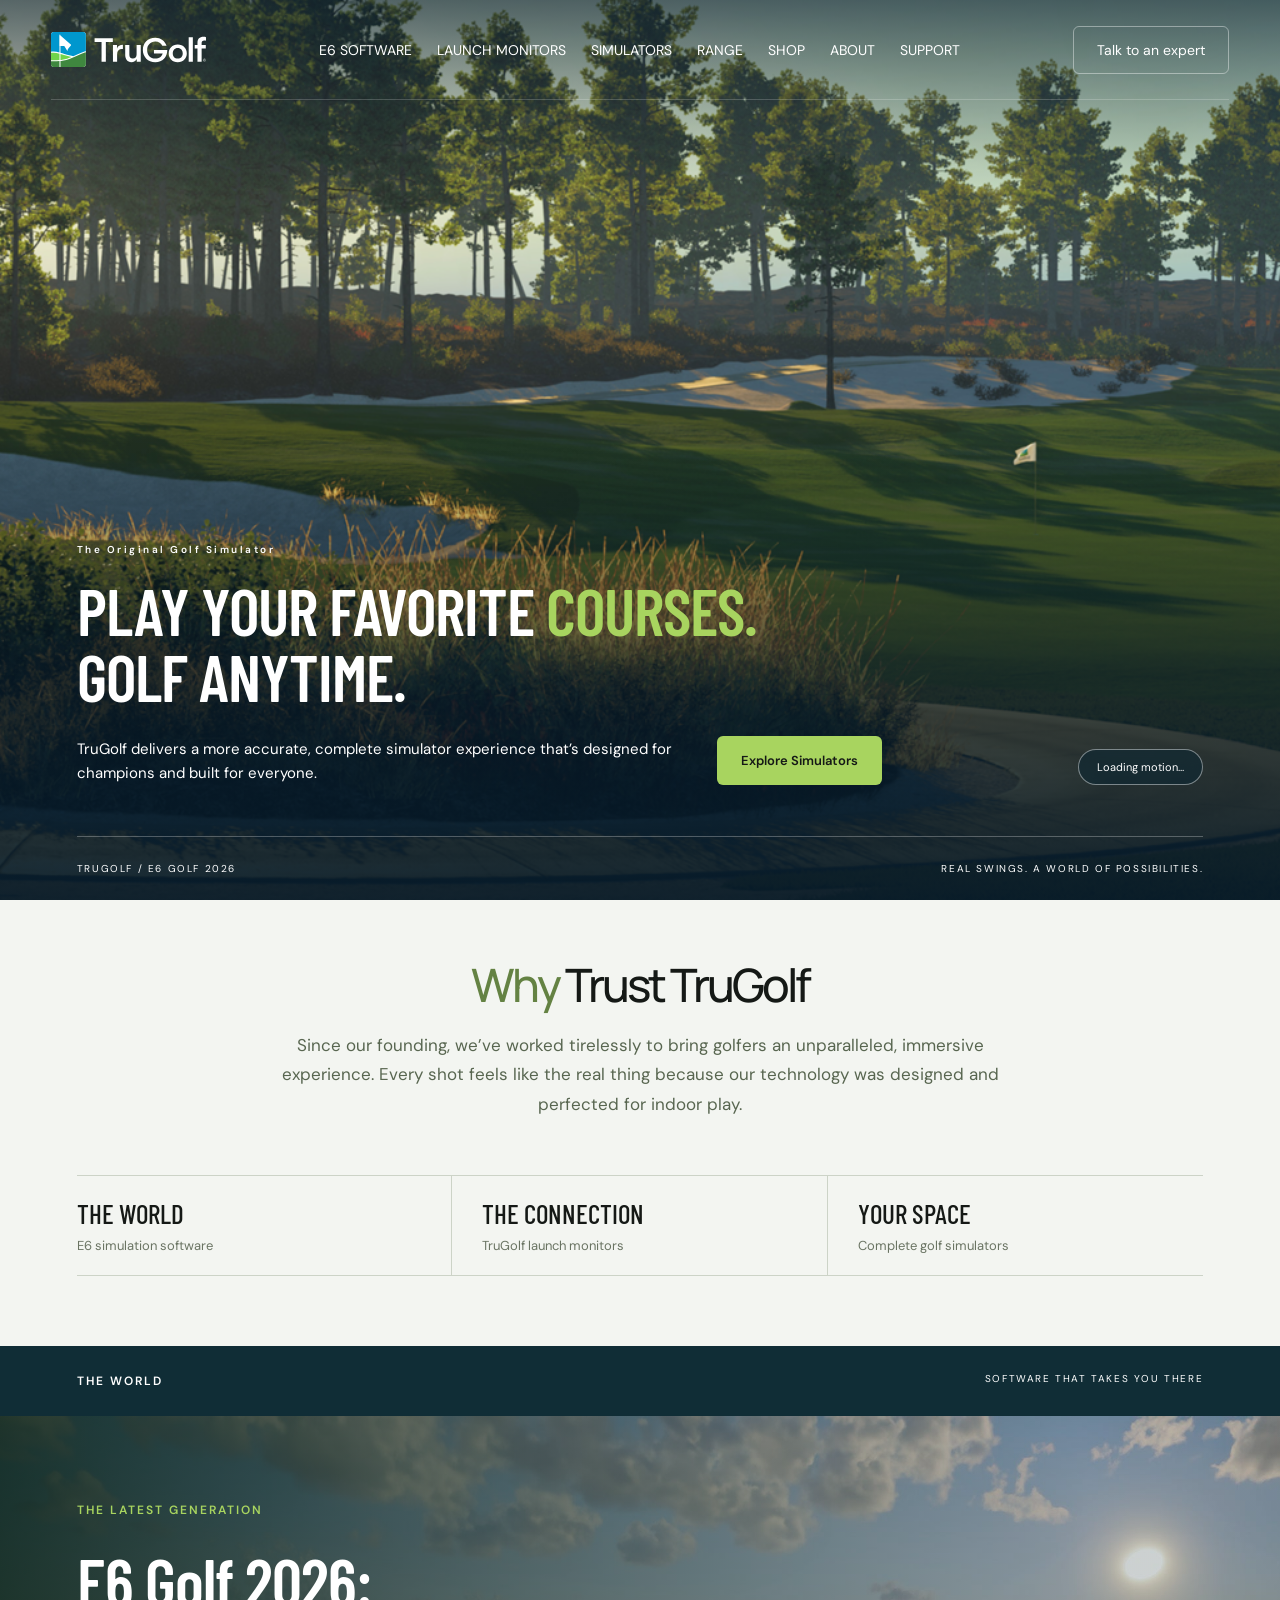
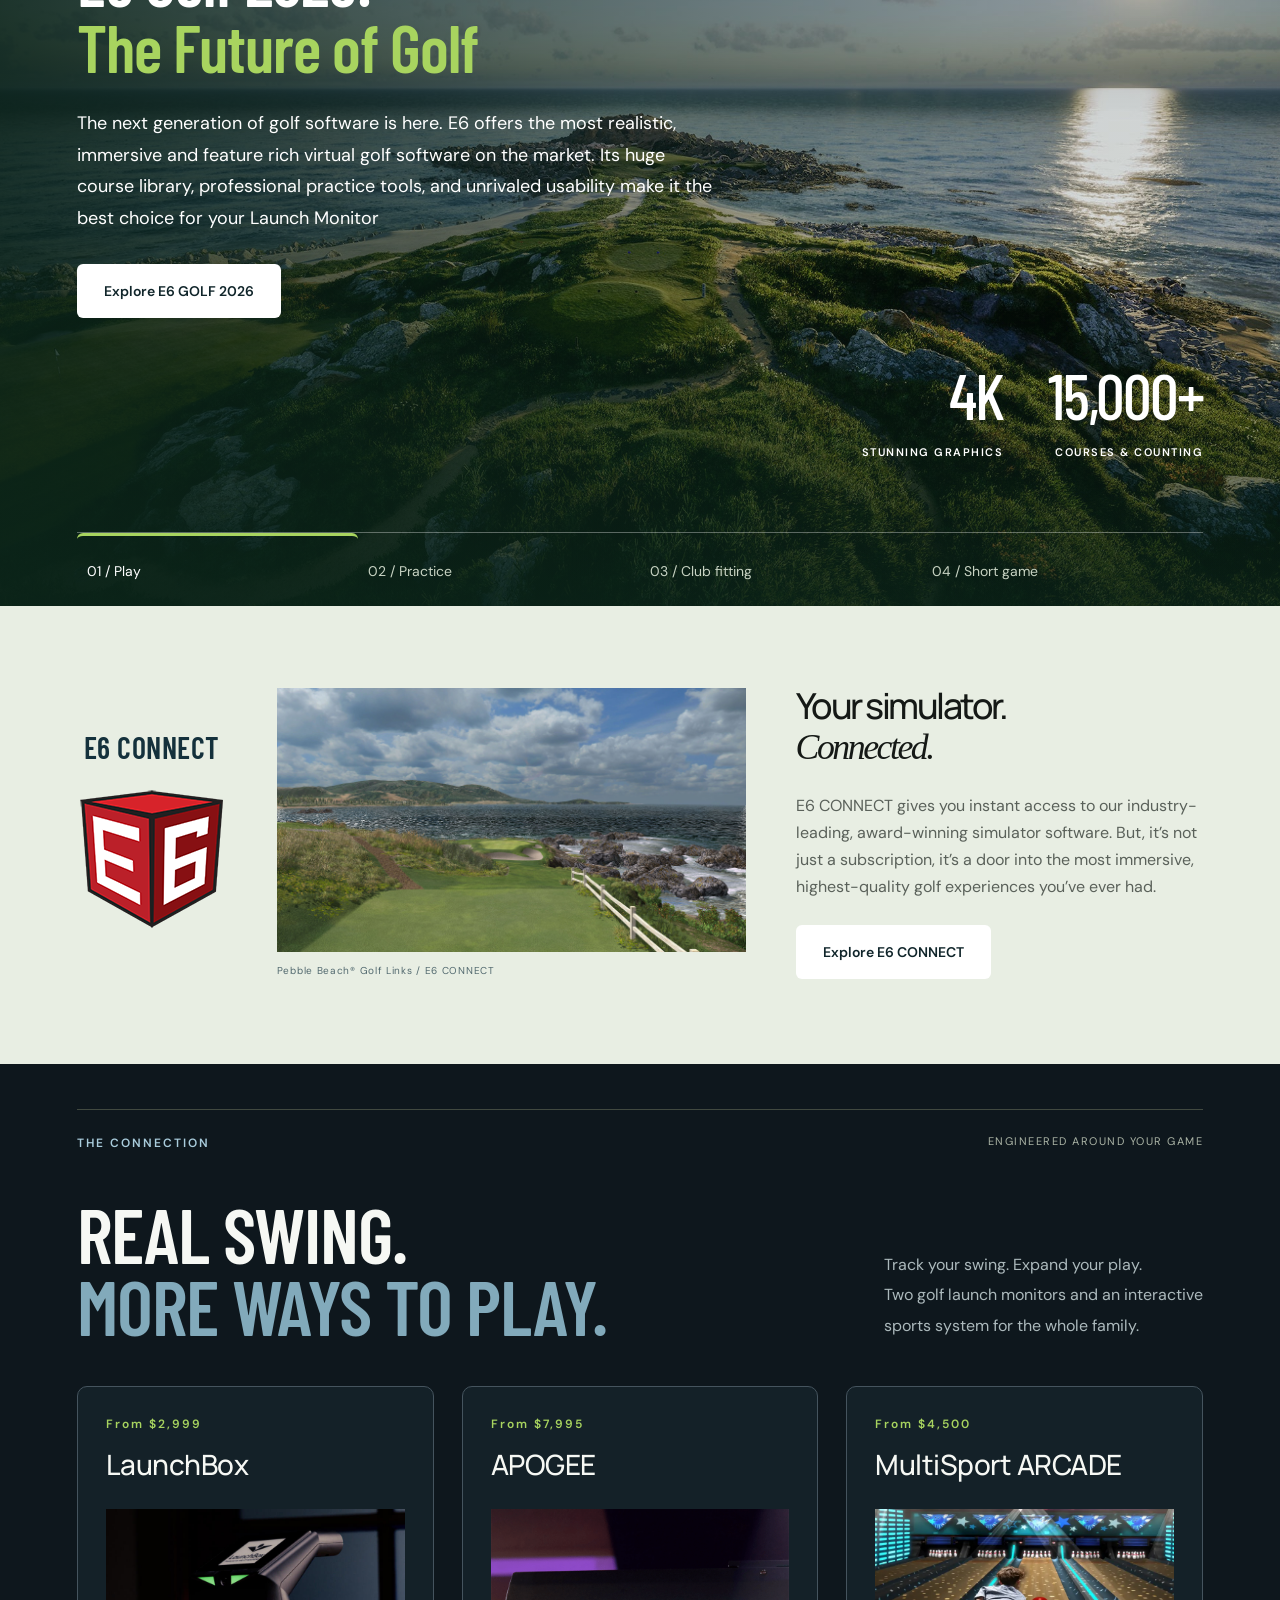
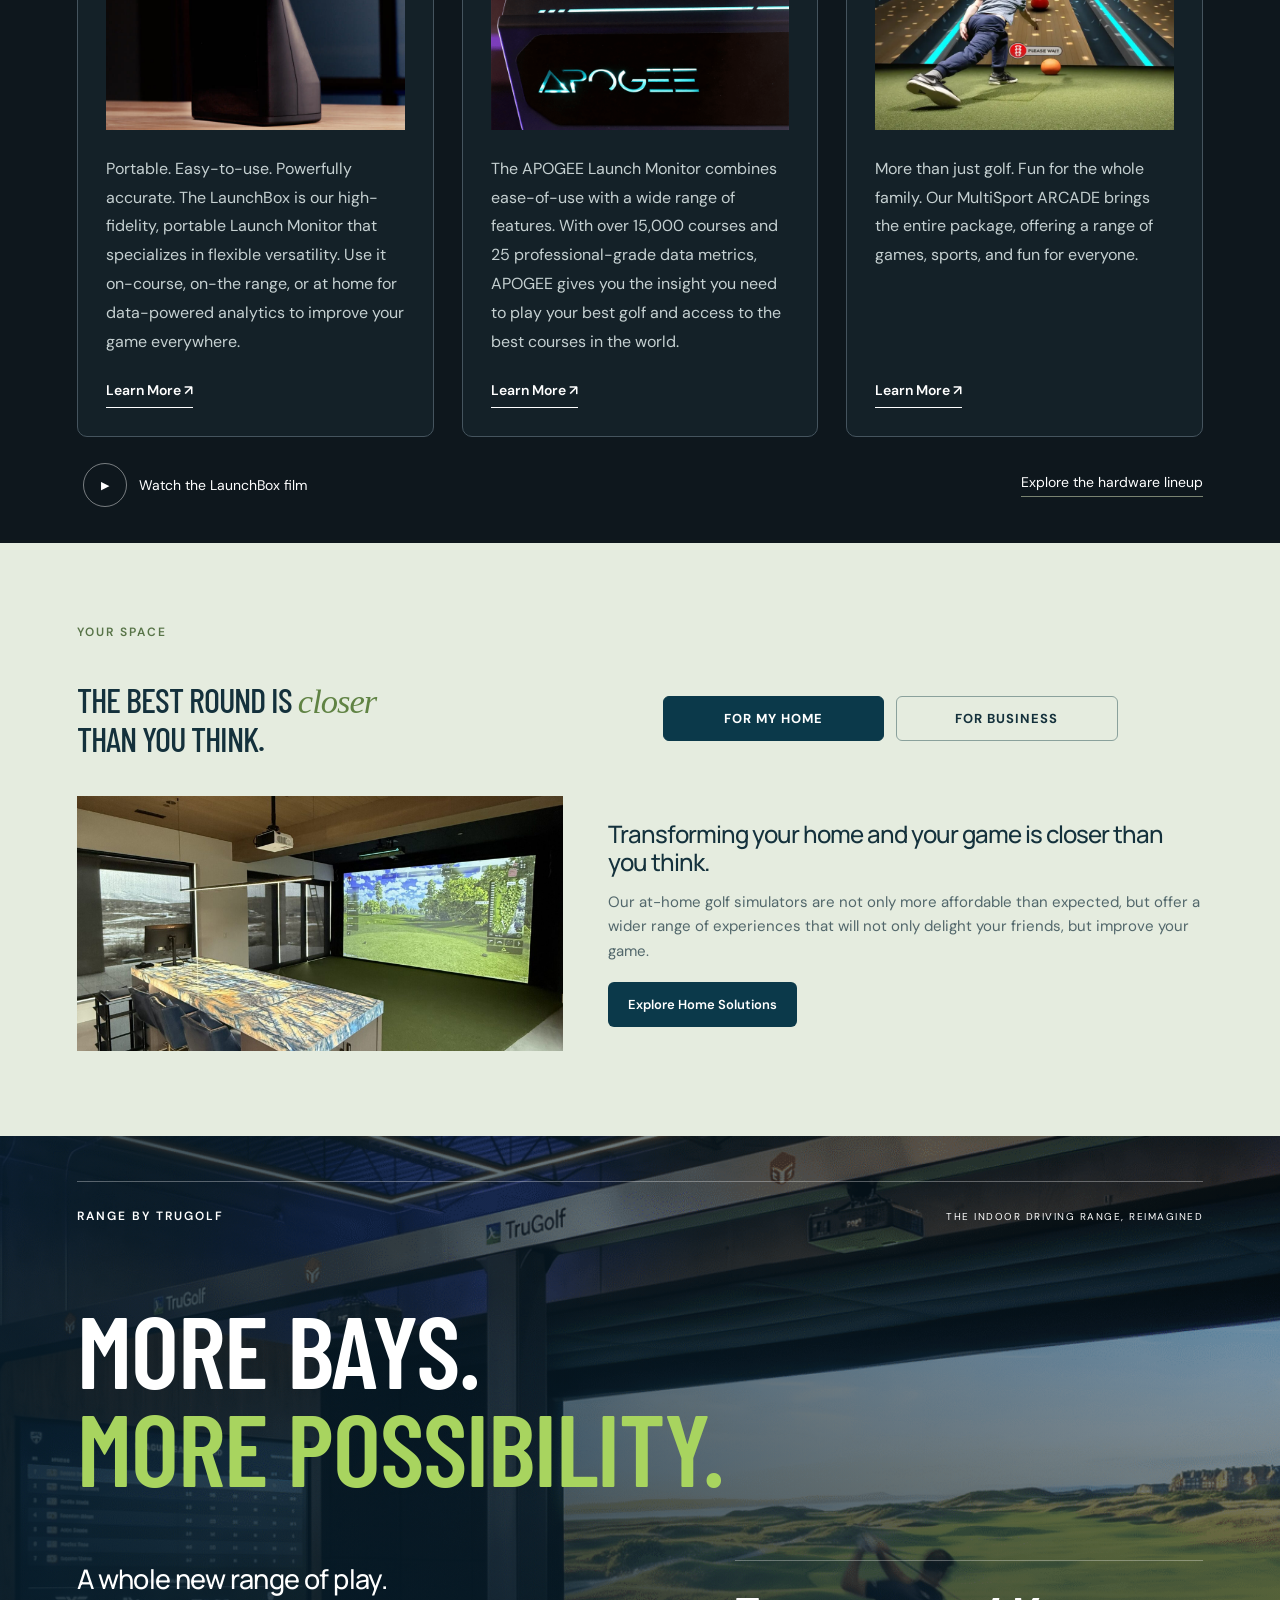
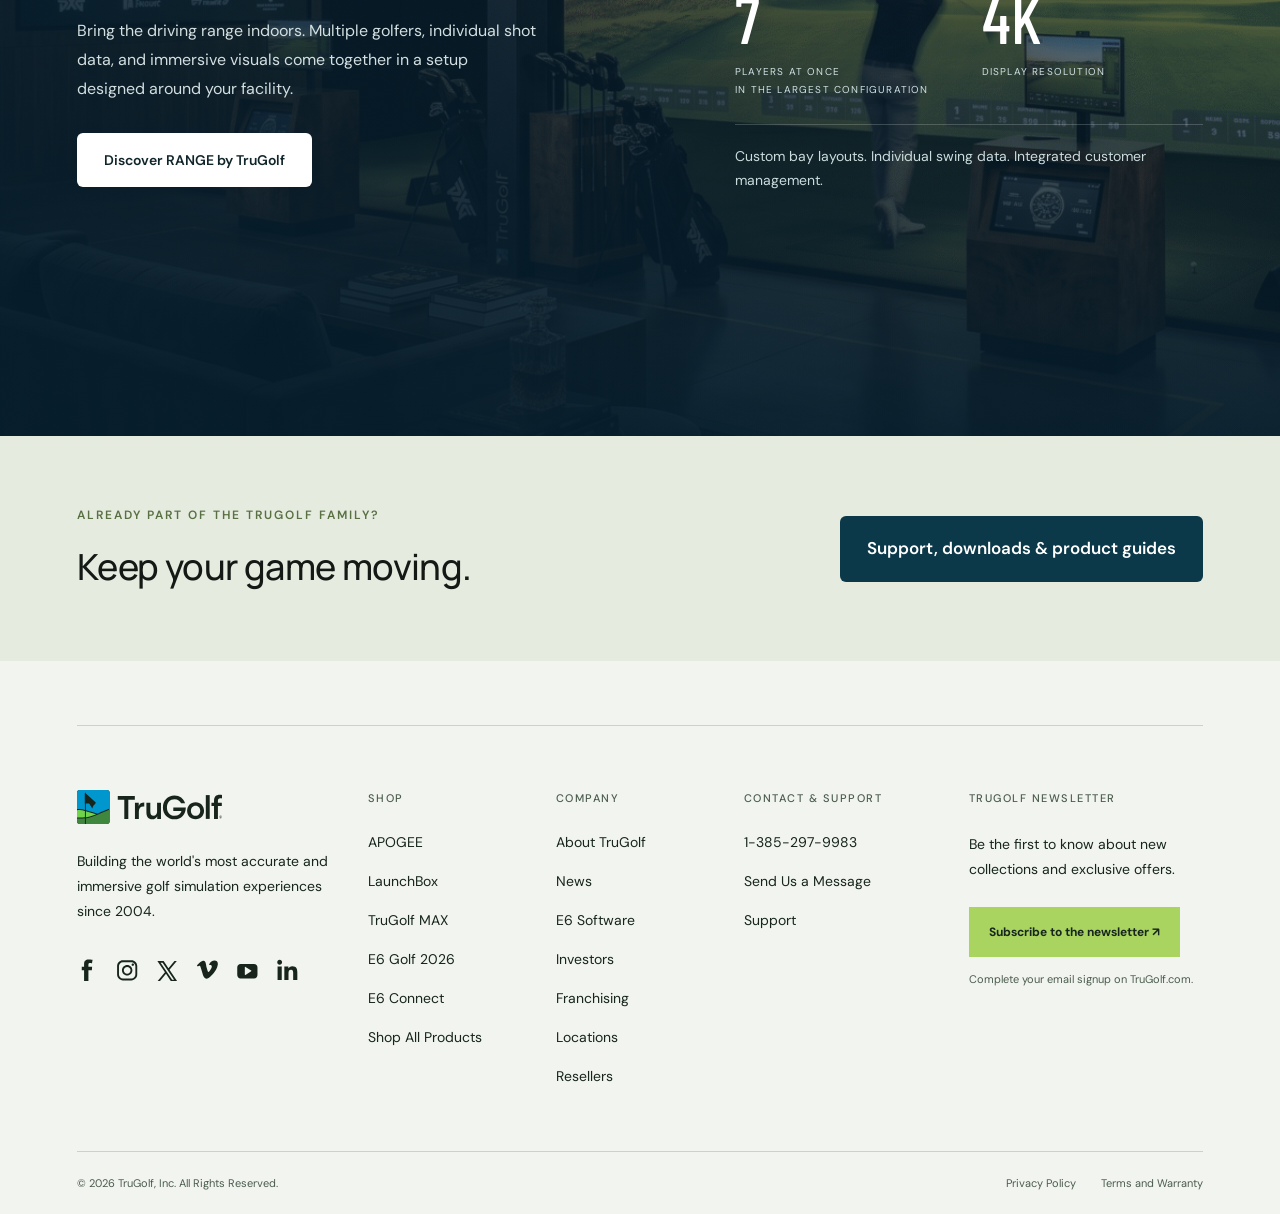
==== commit d825a1c6: "Update E6 homepage button labels" ====
--- a/index.html
+++ b/index.html
@@ -3,7 +3,7 @@
 <main><div class="hero-scroll"><section class="hero"><img class="hero-image" src="assets/e6.png" alt="A course rendered in E6"><video id="hero-video" class="hero-video" autoplay muted playsinline loop preload="auto" poster="assets/e6.png" aria-hidden="true"><source src="https://trugolf.com/wp-content/uploads/2026/08/e6_by_trugolf_v1-1080p.mp4" type="video/mp4"></video><div class="hero-shade"></div><div class="hero-content"><p class="eyebrow">The Original Golf Simulator</p><h1>Play your favorite <span>courses.</span><br>Golf anytime.</h1><div class="hero-description"><p>TruGolf delivers a more accurate, complete simulator experience that’s designed for champions and built for everyone.</p><a class="button green" href="simulators.html">Explore Simulators</a></div></div><button id="video-toggle" class="video-toggle" aria-label="Play motion">Play motion</button><div class="hero-bottom"><span>TRUGOLF / E6 GOLF 2026</span><span>REAL SWINGS. A WORLD OF POSSIBILITIES.</span></div></section></div>
 <section class="intro wrap trust-intro" id="intro"><h2><span>Why</span> Trust TruGolf</h2><p>Since our founding, we’ve worked tirelessly to bring golfers an unparalleled, immersive experience. Every shot feels like the real thing because our technology was designed and perfected for indoor play.</p></section>
 <div class="system-strip"><a href="#software"><strong>THE WORLD</strong><small>E6 simulation software</small></a><a href="launch-monitors.html"><strong>THE CONNECTION</strong><small>TruGolf launch monitors</small></a><a href="#spaces"><strong>YOUR SPACE</strong><small>Complete golf simulators</small></a></div>
-<section class="software" id="software"><div class="software-top wrap"><p class="eyebrow">THE WORLD</p><p class="section-meta">SOFTWARE THAT TAKES YOU THERE</p></div><div class="software-stage"><img id="feature-image" src="assets/e6-lofoten.webp" alt="Lofoten Links — official E6 course imagery"><div class="stage-shade"></div><div class="software-stage-copy"><p class="eyebrow">THE LATEST GENERATION</p><h2>E6 Golf 2026:<br><span>The Future of Golf</span></h2><p id="feature-description">The next generation of golf software is here. E6 offers the most realistic, immersive and feature rich virtual golf software on the market. Its huge course library, professional practice tools, and unrivaled usability make it the best choice for your Launch Monitor</p><a class="button white" href="e6-golf-2026.html">Explore E6 Golf 2026</a></div><div class="software-stat"><div><strong>4K</strong><span>STUNNING GRAPHICS</span></div><div><strong>15,000+</strong><span>COURSES & COUNTING</span></div></div><div class="feature-controls" role="tablist" aria-label="Explore E6 Golf 2026"><button role="tab" aria-selected="true" data-feature="courses" aria-controls="feature-panel">01 / Play</button><button role="tab" aria-selected="false" data-feature="range" aria-controls="feature-panel">02 / Practice</button><button role="tab" aria-selected="false" data-feature="fitting" aria-controls="feature-panel">03 / Club fitting</button><button role="tab" aria-selected="false" data-feature="shortgame" aria-controls="feature-panel">04 / Short game</button></div><div id="feature-panel" class="sr-only" role="tabpanel">Explore 15,000+ courses and stunning 4K graphics in E6 Golf 2026.</div></div><div class="connect-showcase connect-with-course wrap" id="home-e6-connect"><div class="connect-wordmark"><h3 class="connect-logo-title">E6 CONNECT</h3><img class="connect-official-logo" src="assets/e6-connect-logo.png" alt="E6 CONNECT" width="150" height="150" loading="lazy"></div><figure class="connect-course-photo"><img src="assets/connect-pebble-beach.jpg" alt="Pebble Beach Golf Links seventh hole beside the ocean, rendered in E6 CONNECT" width="1920" height="1080" loading="lazy"><figcaption>Pebble Beach® Golf Links / E6 CONNECT</figcaption></figure><div class="connect-copy"><h2>Your simulator.<br><em>Connected.</em></h2><p>E6 CONNECT gives you instant access to our industry-leading, award-winning simulator software. But, it’s not just a subscription, it’s a door into the most immersive, highest-quality golf experiences you’ve ever had.</p><a class="button white" href="e6-connect.html">Explore E6 CONNECT & compatibility</a></div></div></section>
+<section class="software" id="software"><div class="software-top wrap"><p class="eyebrow">THE WORLD</p><p class="section-meta">SOFTWARE THAT TAKES YOU THERE</p></div><div class="software-stage"><img id="feature-image" src="assets/e6-lofoten.webp" alt="Lofoten Links — official E6 course imagery"><div class="stage-shade"></div><div class="software-stage-copy"><p class="eyebrow">THE LATEST GENERATION</p><h2>E6 Golf 2026:<br><span>The Future of Golf</span></h2><p id="feature-description">The next generation of golf software is here. E6 offers the most realistic, immersive and feature rich virtual golf software on the market. Its huge course library, professional practice tools, and unrivaled usability make it the best choice for your Launch Monitor</p><a class="button white" href="e6-golf-2026.html">Explore E6 GOLF 2026</a></div><div class="software-stat"><div><strong>4K</strong><span>STUNNING GRAPHICS</span></div><div><strong>15,000+</strong><span>COURSES & COUNTING</span></div></div><div class="feature-controls" role="tablist" aria-label="Explore E6 Golf 2026"><button role="tab" aria-selected="true" data-feature="courses" aria-controls="feature-panel">01 / Play</button><button role="tab" aria-selected="false" data-feature="range" aria-controls="feature-panel">02 / Practice</button><button role="tab" aria-selected="false" data-feature="fitting" aria-controls="feature-panel">03 / Club fitting</button><button role="tab" aria-selected="false" data-feature="shortgame" aria-controls="feature-panel">04 / Short game</button></div><div id="feature-panel" class="sr-only" role="tabpanel">Explore 15,000+ courses and stunning 4K graphics in E6 Golf 2026.</div></div><div class="connect-showcase connect-with-course wrap" id="home-e6-connect"><div class="connect-wordmark"><h3 class="connect-logo-title">E6 CONNECT</h3><img class="connect-official-logo" src="assets/e6-connect-logo.png" alt="E6 CONNECT" width="150" height="150" loading="lazy"></div><figure class="connect-course-photo"><img src="assets/connect-pebble-beach.jpg" alt="Pebble Beach Golf Links seventh hole beside the ocean, rendered in E6 CONNECT" width="1920" height="1080" loading="lazy"><figcaption>Pebble Beach® Golf Links / E6 CONNECT</figcaption></figure><div class="connect-copy"><h2>Your simulator.<br><em>Connected.</em></h2><p>E6 CONNECT gives you instant access to our industry-leading, award-winning simulator software. But, it’s not just a subscription, it’s a door into the most immersive, highest-quality golf experiences you’ve ever had.</p><a class="button white" href="e6-connect.html">Explore E6 CONNECT</a></div></div></section>
 <section class="hardware" id="hardware"><div class="wrap"><div class="section-heading"><p class="eyebrow">THE CONNECTION</p><span>ENGINEERED AROUND YOUR GAME</span></div><div class="hardware-heading"><h2>REAL SWING.<br><span>MORE WAYS TO PLAY.</span></h2><p>Track your swing. Expand your play.<br>Two golf launch monitors and an interactive<br>sports system for the whole family.</p></div></div><div class="product-grid official-hardware-cards"><article class="product"><header class="home-product-heading"><p class="eyebrow">From $2,999</p><h3>LaunchBox</h3></header><div class="product-image"><img src="assets/launchbox-home.jpg" alt="LaunchBox — official TruGolf product photograph" loading="lazy"></div><div class="product-info"><div><p>Portable. Easy-to-use. Powerfully accurate. The LaunchBox is our high-fidelity, portable Launch Monitor that specializes in flexible versatility. Use it on-course, on-the range, or at home for data-powered analytics to improve your game everywhere.</p><a class="text-link home-product-link" href="launch-monitors.html#launchbox">Learn More ↗</a></div></div></article><article class="product"><header class="home-product-heading"><p class="eyebrow">From $7,995</p><h3>APOGEE</h3></header><div class="product-image"><img src="assets/apogee.png" alt="APOGEE — official TruGolf product photograph" loading="lazy"></div><div class="product-info"><div><p>The APOGEE Launch Monitor combines ease-of-use with a wide range of features. With over 15,000 courses and 25 professional-grade data metrics, APOGEE  gives you the insight you need to play your best golf and access to the best courses in the world.</p><a class="text-link home-product-link" href="launch-monitors.html#apogee">Learn More ↗</a></div></div></article><article class="product" id="arcade"><header class="home-product-heading"><p class="eyebrow">From $4,500</p><h3>MultiSport ARCADE</h3></header><div class="product-image"><img src="assets/arcade.webp" alt="MultiSport ARCADE — official TruGolf product photograph" loading="lazy"></div><div class="product-info"><div><p>More than just golf. Fun for the whole family. Our MultiSport ARCADE brings the entire package, offering a range of games, sports, and fun for everyone.</p><a class="text-link home-product-link" href="multisport-arcade.html">Learn More ↗</a></div></div></article></div><div class="hardware-foot wrap"><button class="film" id="watch"><span class="play">▶</span> Watch the LaunchBox film</button><a href="launch-monitors.html">Explore the hardware lineup</a></div></section>
 <section class="spaces live-solutions" id="spaces"><div class="space-content"><p class="eyebrow">YOUR SPACE</p><h2>THE BEST ROUND IS <em>closer</em><br>THAN YOU THINK.</h2><div class="space-details"><div class="tabs" role="tablist" aria-label="Simulator use"><button id="home-tab" role="tab" aria-selected="true" aria-controls="space-panel">For My Home</button><button id="business-tab" role="tab" aria-selected="false" aria-controls="space-panel">For Business</button></div><div class="space-solution-layout"><div class="space-photo"><img src="assets/home-simulator-room.jpg" alt="A custom TruGolf simulator installed in a home" loading="lazy" width="1600" height="840"></div><div id="space-panel" role="tabpanel" aria-labelledby="home-tab"><h3>Transforming your home and your game is closer than you think.</h3><p id="space-text">Our at-home golf simulators are not only more affordable than expected, but offer a wider range of experiences that will not only delight your friends, but improve your game.</p><a class="button white" id="space-link" href="for-my-home.html" target="_blank" rel="noopener">Explore Home Solutions</a></div></div></div></div></section>
 <section class="range-showcase" id="range"><div class="range-backdrop"><img src="assets/range-facility.png" alt="TruGolf RANGE indoor driving range with multiple hitting bays" loading="lazy"></div><div class="range-shade"></div><div class="range-content wrap"><div class="range-top"><p class="eyebrow">RANGE BY TRUGOLF</p><span>THE INDOOR DRIVING RANGE, REIMAGINED</span></div><h2>MORE BAYS.<br><span>MORE POSSIBILITY.</span></h2><div class="range-bottom"><div class="range-description"><h3>A whole new range of play.</h3><p>Bring the driving range indoors. Multiple golfers, individual shot data, and immersive visuals come together in a setup designed around your facility.</p><a class="button white" href="range.html">Discover RANGE by TruGolf</a></div><div class="range-facts"><div><strong>7</strong><span>PLAYERS AT ONCE<br>IN THE LARGEST CONFIGURATION</span></div><div><strong>4K</strong><span>DISPLAY RESOLUTION</span></div><p>Custom bay layouts. Individual swing data. Integrated customer management.</p></div></div></div></section>
